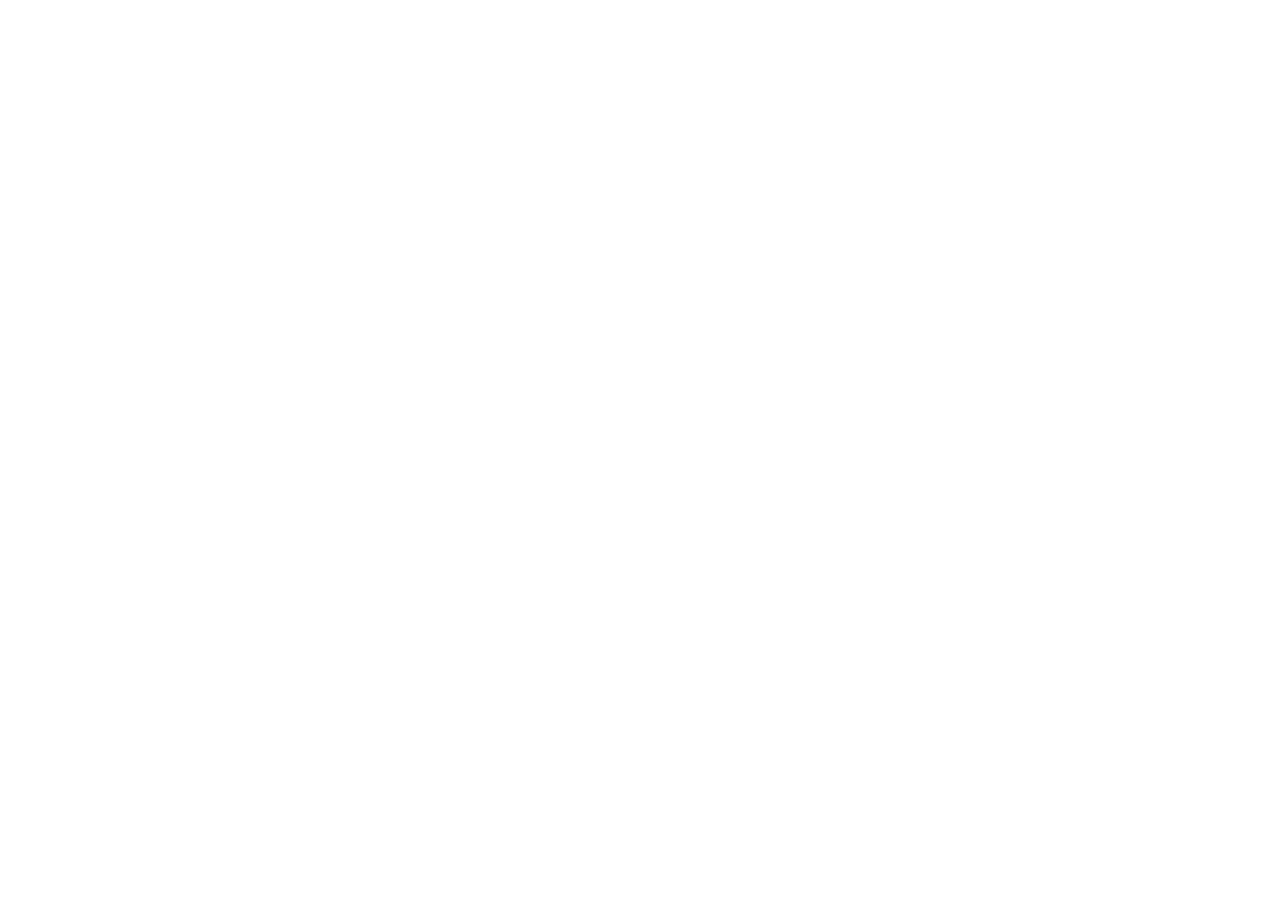
==== html/staff.html @ 64cb1b18 "agregue bootstrap a staff" ====
<!DOCTYPE html>
<html lang="en">

<head>
    <meta charset="UTF-8">
    <meta name="viewport" content="width=device-width, initial-scale=1.0">
    <title>Document</title>

    <!-- bootstrap -->
    <link href="https://cdn.jsdelivr.net/npm/bootstrap@5.3.2/dist/css/bootstrap.min.css" rel="stylesheet"
        integrity="sha384-T3c6CoIi6uLrA9TneNEoa7RxnatzjcDSCmG1MXxSR1GAsXEV/Dwwykc2MPK8M2HN" crossorigin="anonymous">
</head>

<body>


    <script src="https://cdn.jsdelivr.net/npm/bootstrap@5.3.2/dist/js/bootstrap.bundle.min.js"
        integrity="sha384-C6RzsynM9kWDrMNeT87bh95OGNyZPhcTNXj1NW7RuBCsyN/o0jlpcV8Qyq46cDfL" crossorigin="anonymous">
        </script>
</body>

</html>
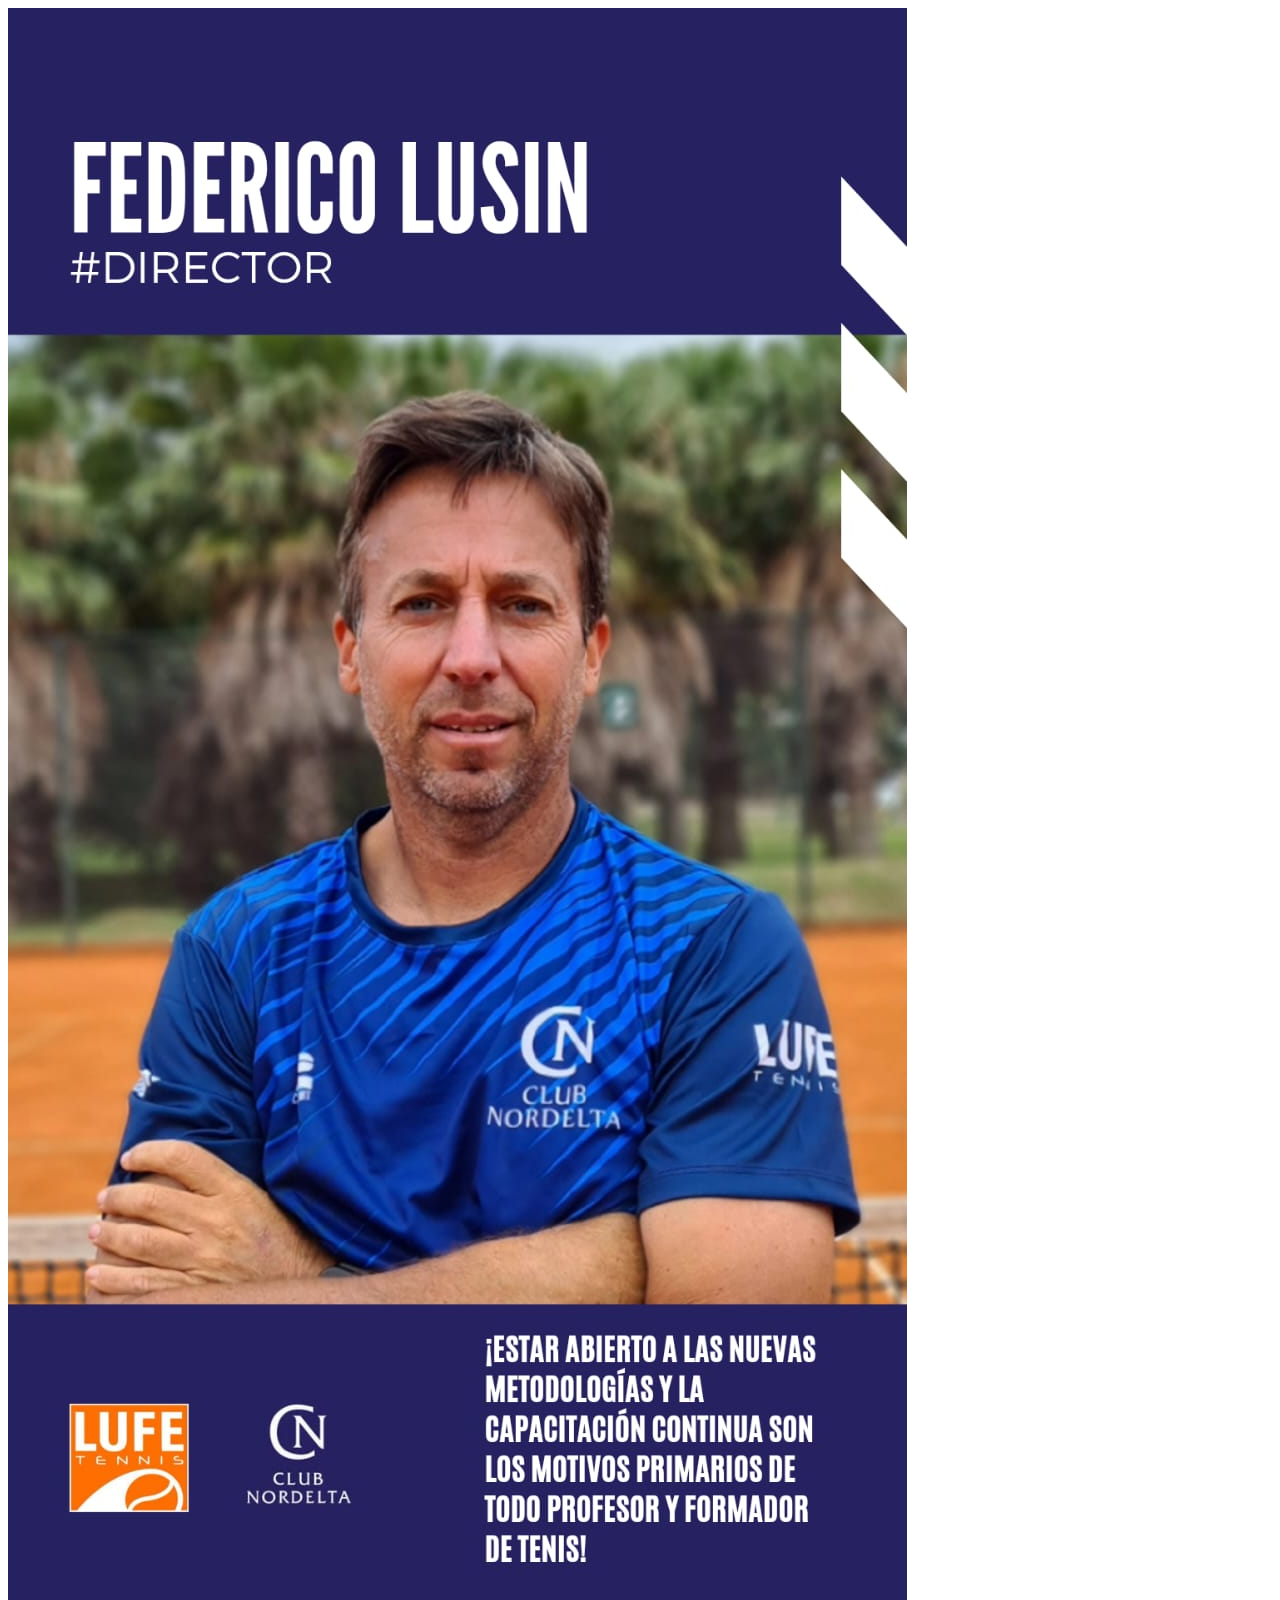
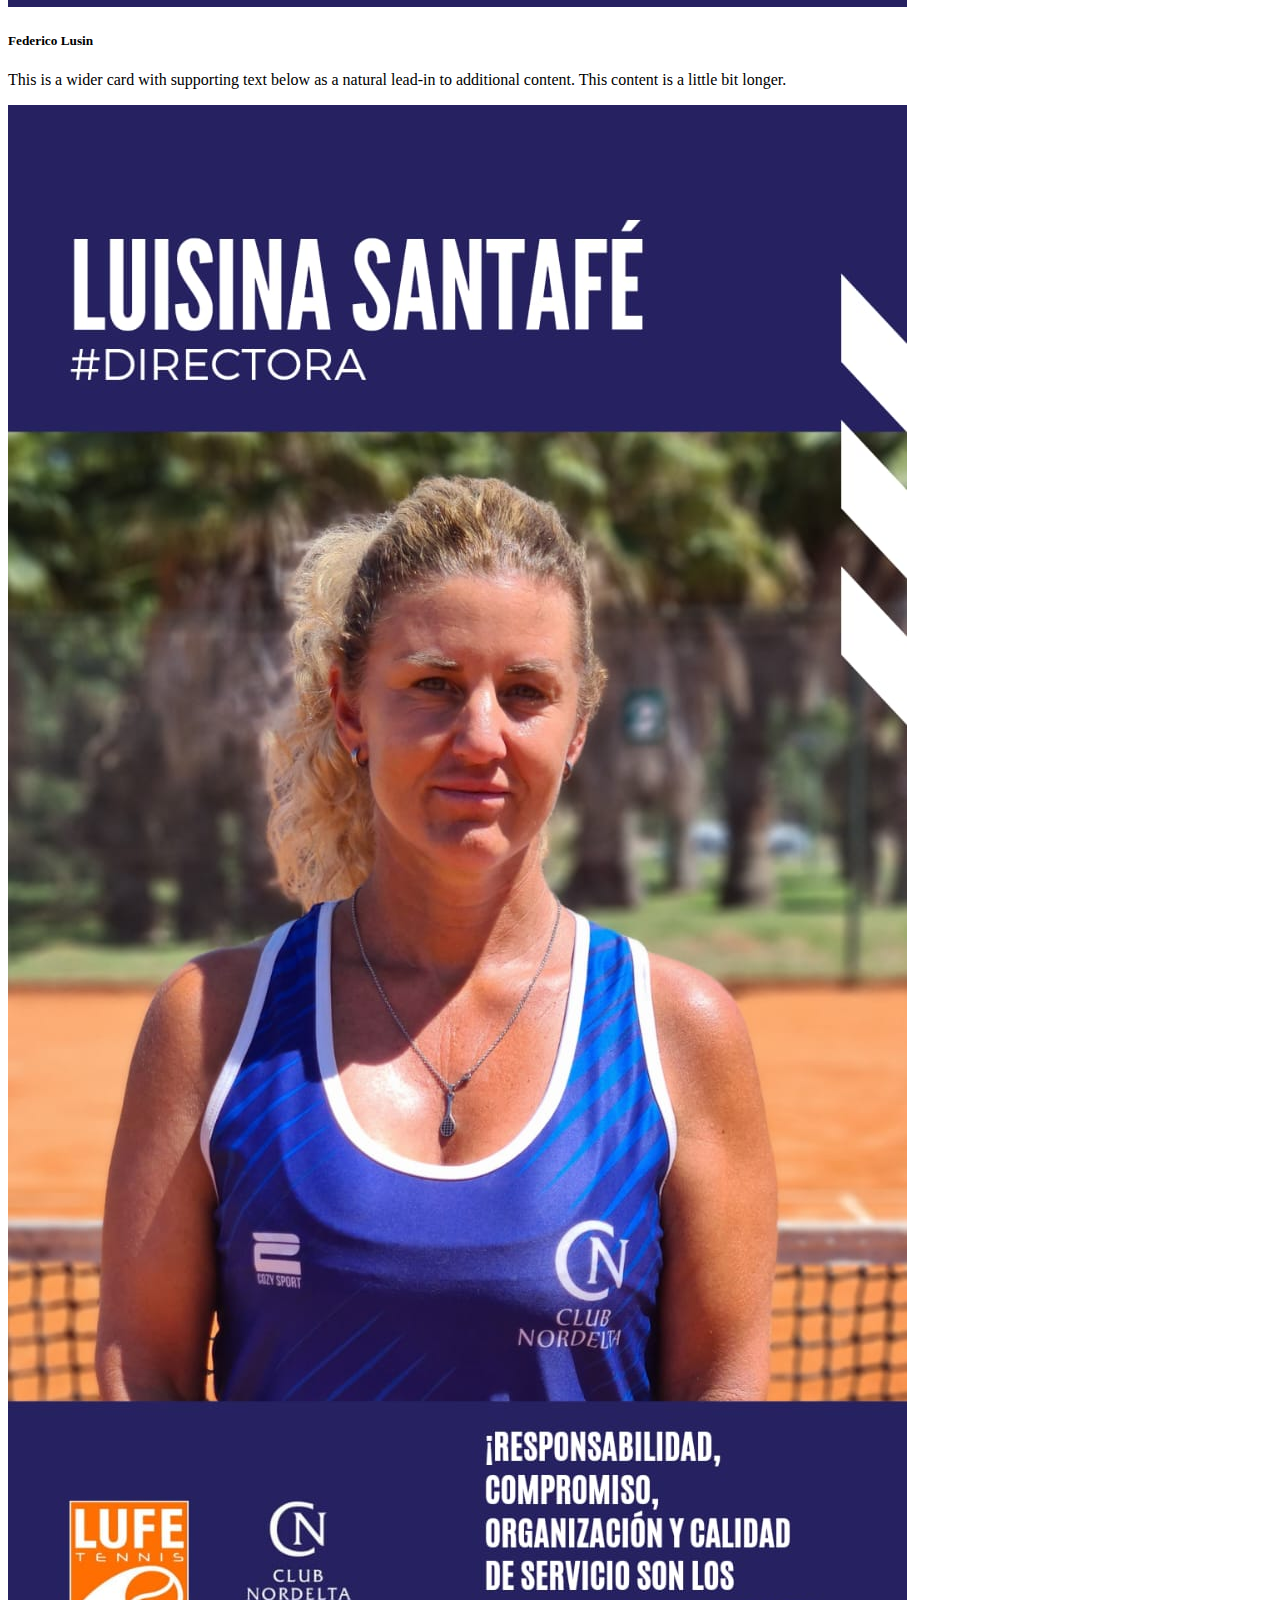
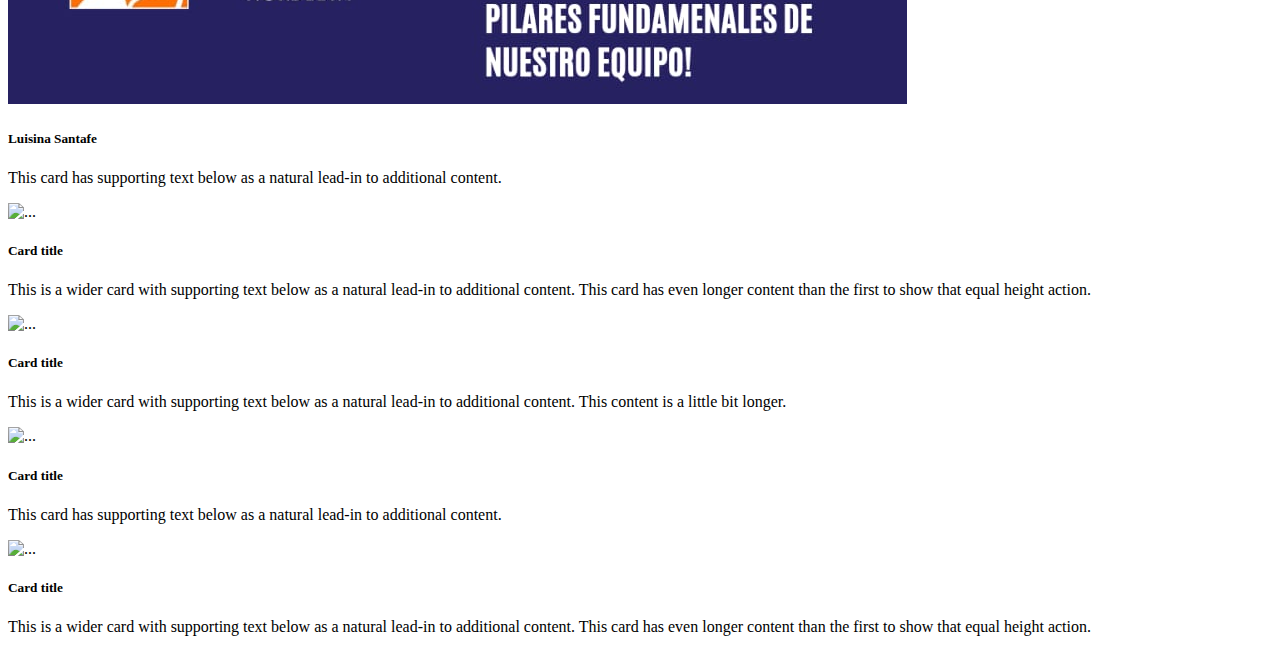
==== commit fbe7c9a2: "agregue cards y puse foto F y L y saque unos footers de las cards" ====
--- a/html/staff.html
+++ b/html/staff.html
@@ -5,13 +5,82 @@
     <meta charset="UTF-8">
     <meta name="viewport" content="width=device-width, initial-scale=1.0">
     <title>Document</title>
-
     <!-- bootstrap -->
     <link href="https://cdn.jsdelivr.net/npm/bootstrap@5.3.2/dist/css/bootstrap.min.css" rel="stylesheet"
         integrity="sha384-T3c6CoIi6uLrA9TneNEoa7RxnatzjcDSCmG1MXxSR1GAsXEV/Dwwykc2MPK8M2HN" crossorigin="anonymous">
+    <!-- css -->
+    <link rel="stylesheet" href="../css/estilo.css">
 </head>
 
 <body>
+    <div class="row row-cols-1 row-cols-md-3 g-4">
+        <div class="col">
+            <div class="card h-100">
+                <img src="../img/IMG-Federico Lusin.jpg" class="card-img-top" alt="Foto de Federico Lusin Coordinador">
+                <div class="card-body">
+                    <h5 class="card-title">Federico Lusin</h5>
+                    <p class="card-text">This is a wider card with supporting text below as a natural lead-in to
+                        additional content. This content is a little bit longer.</p>
+                </div>
+            </div>
+        </div>
+        <div class="col">
+            <div class="card h-100">
+                <img src="../img/IMG-Luisina Santafe.jpg" class="card-img-top"
+                    alt="Foto de Luisina Santafe Coordinadora">
+                <div class="card-body">
+                    <h5 class="card-title">Luisina Santafe</h5>
+                    <p class="card-text">This card has supporting text below as a natural lead-in to additional content.
+                    </p>
+                </div>
+            </div>
+        </div>
+        <div class="col">
+            <div class="card h-100">
+                <img src="..." class="card-img-top" alt="...">
+                <div class="card-body">
+                    <h5 class="card-title">Card title</h5>
+                    <p class="card-text">This is a wider card with supporting text below as a natural lead-in to
+                        additional content. This card has even longer content than the first to show that equal height
+                        action.</p>
+                </div>
+            </div>
+        </div>
+    </div>
+    <!-- segunda linea de cards -->
+    <div class="row row-cols-1 row-cols-md-3 g-4">
+        <div class="col">
+            <div class="card h-100">
+                <img src="..." class="card-img-top" alt="...">
+                <div class="card-body">
+                    <h5 class="card-title">Card title</h5>
+                    <p class="card-text">This is a wider card with supporting text below as a natural lead-in to
+                        additional content. This content is a little bit longer.</p>
+                </div>
+            </div>
+        </div>
+        <div class="col">
+            <div class="card h-100">
+                <img src="..." class="card-img-top" alt="...">
+                <div class="card-body">
+                    <h5 class="card-title">Card title</h5>
+                    <p class="card-text">This card has supporting text below as a natural lead-in to additional content.
+                    </p>
+                </div>
+            </div>
+        </div>
+        <div class="col">
+            <div class="card h-100">
+                <img src="..." class="card-img-top" alt="...">
+                <div class="card-body">
+                    <h5 class="card-title">Card title</h5>
+                    <p class="card-text">This is a wider card with supporting text below as a natural lead-in to
+                        additional content. This card has even longer content than the first to show that equal height
+                        action.</p>
+                </div>
+            </div>
+        </div>
+    </div>
 
 
     <script src="https://cdn.jsdelivr.net/npm/bootstrap@5.3.2/dist/js/bootstrap.bundle.min.js"
--- a/css/estilo.css
+++ b/css/estilo.css
@@ -0,0 +1,54 @@
+h1 {
+    color: rgb(220, 129, 48);
+}
+
+.logoLufe {
+    width: 180px;
+    cursor: pointer;
+    display: flex;
+    justify-content: left;
+}
+
+header {
+    display: flex;
+    align-items: center;
+    justify-content: space-between;
+    border-top: 0px;
+    color: #e08514;
+}
+
+
+.nav-link {
+    color: #e08514;
+    text-transform: uppercase;
+    display: flex;
+    justify-content: center;
+    padding: 10px;
+    border-radius: 50px;
+
+}
+
+.navbar-toggler-icon {
+
+    background-color: #e08514;
+
+}
+
+.logoWhatsapp {
+    width: 80px;
+    position: fixed;
+    bottom: 20px;
+    right: 20px;
+    cursor: pointer;
+}
+
+.entrenaConNosotros {
+    position: fixed;
+    bottom: 20px;
+    right: 130px;
+    cursor: pointer;
+    text-transform: uppercase;
+    background-color: #58CF45;
+    padding: 9px 25px;
+    border-radius: 40px;
+}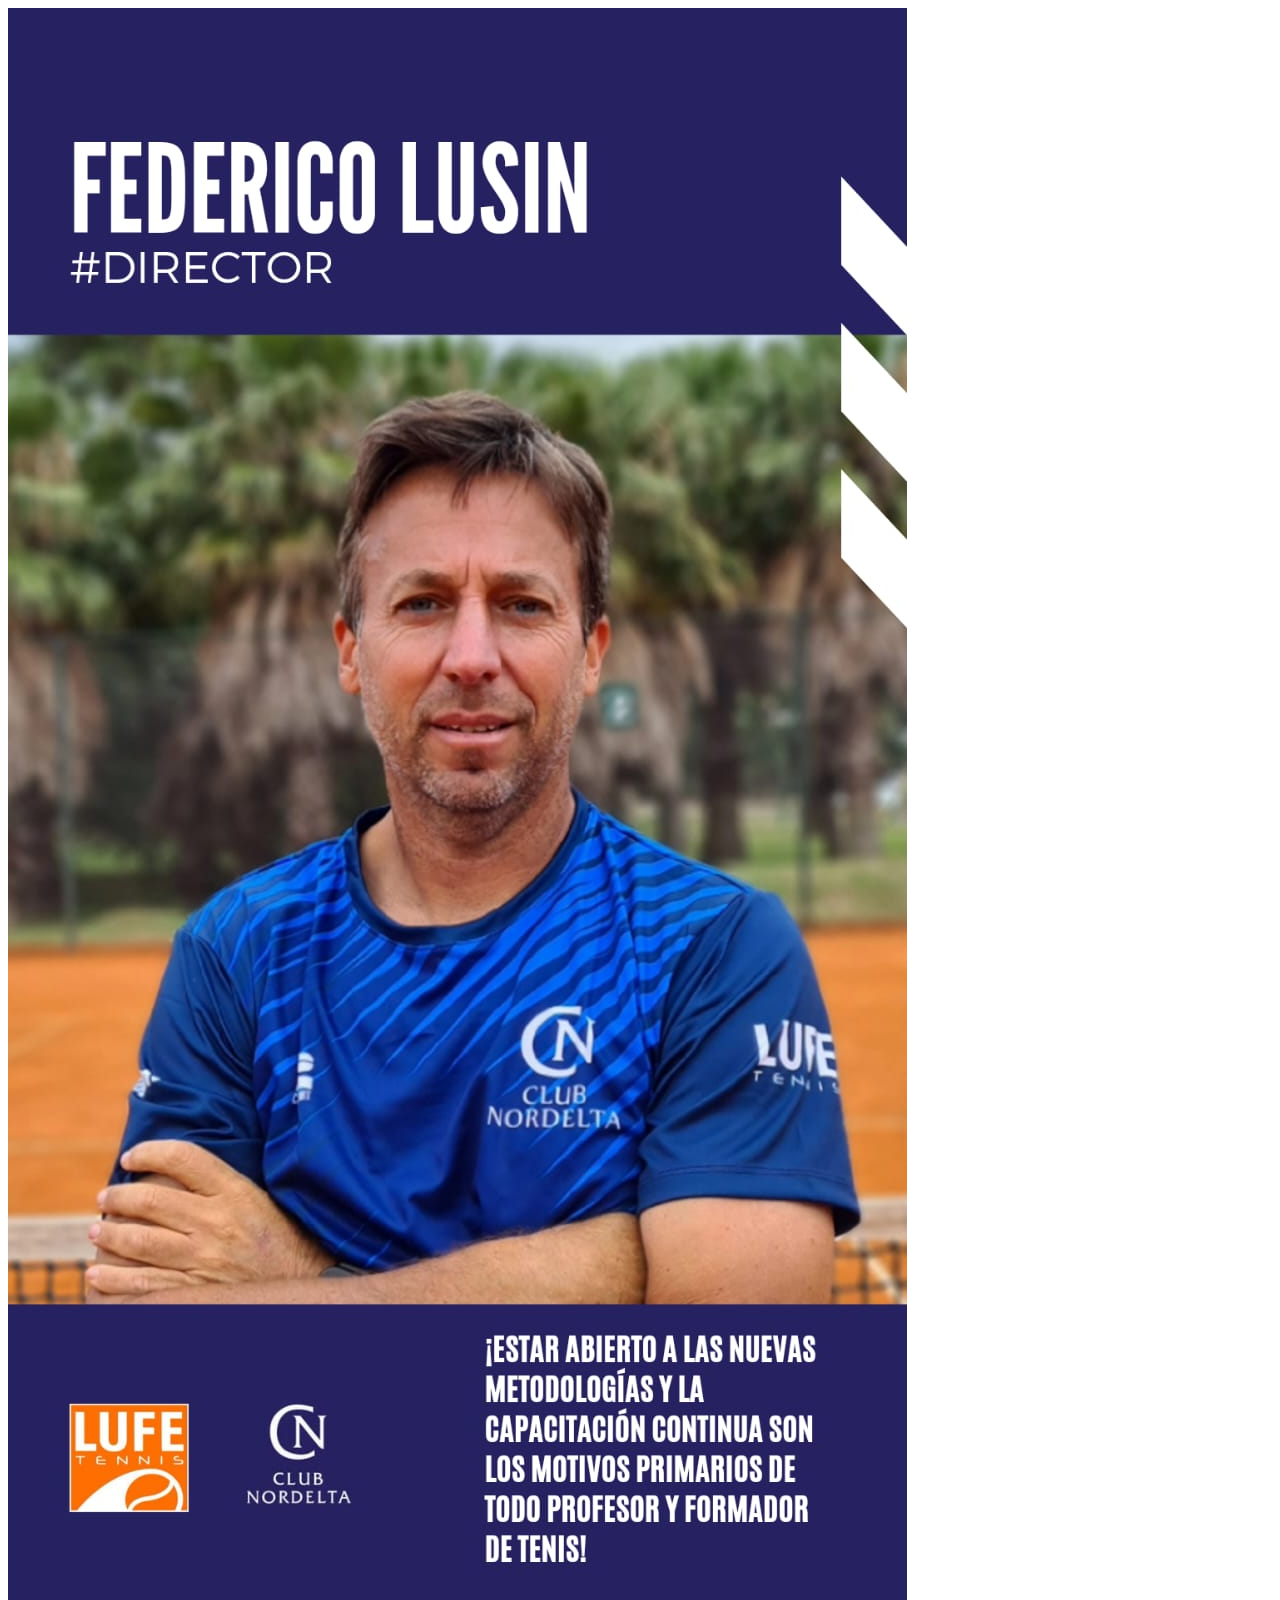
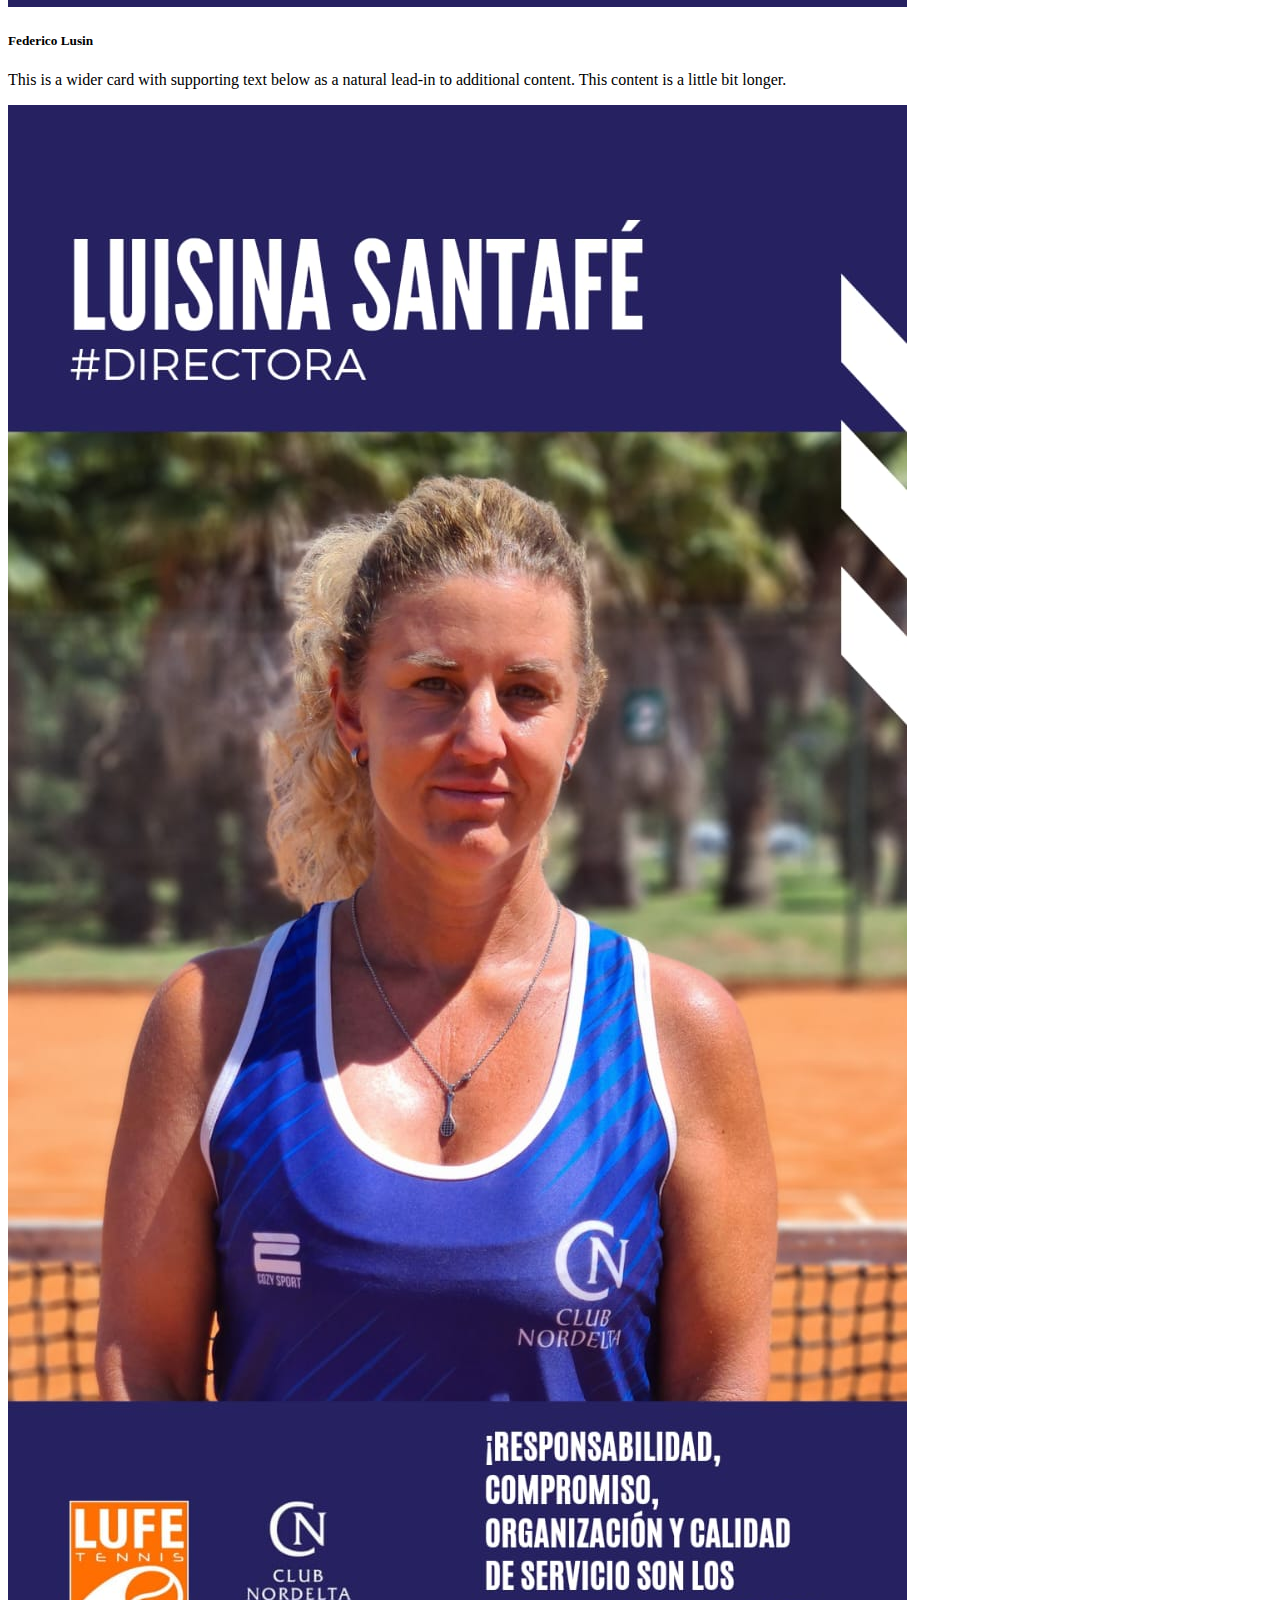
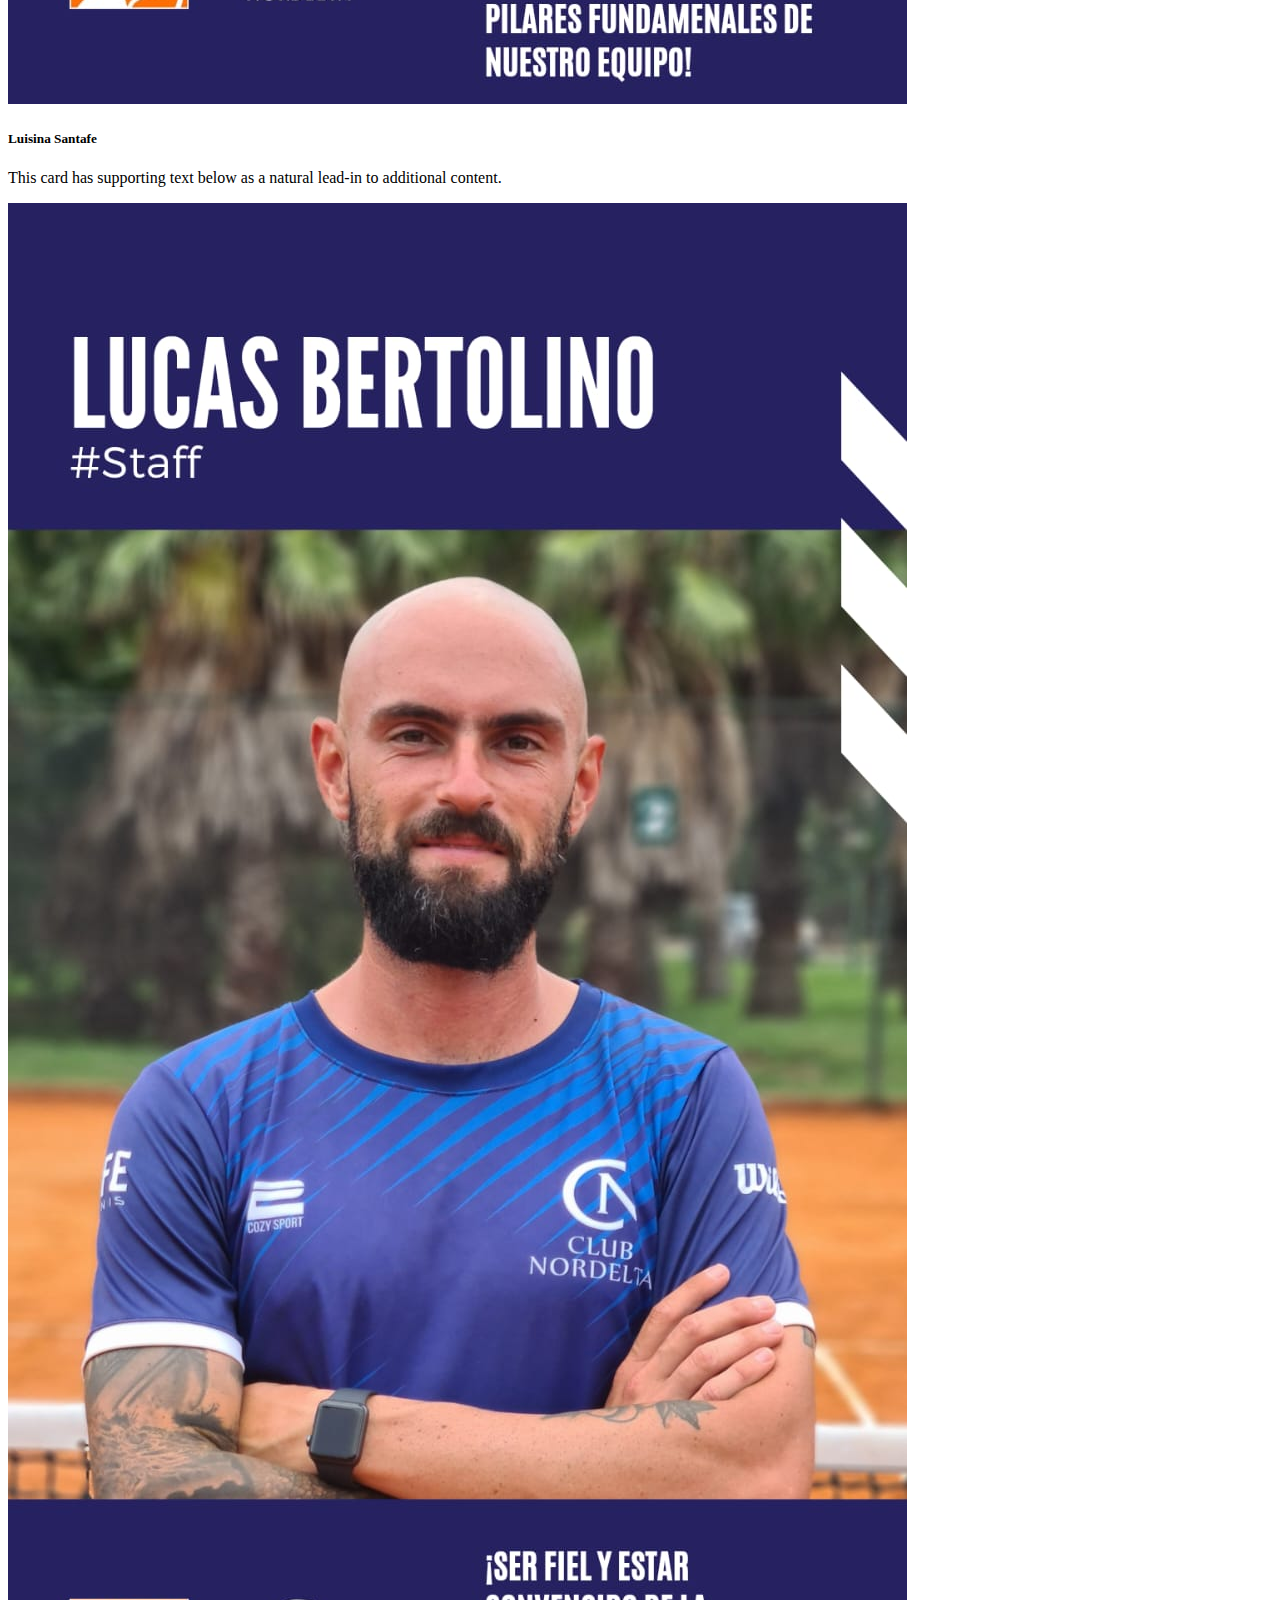
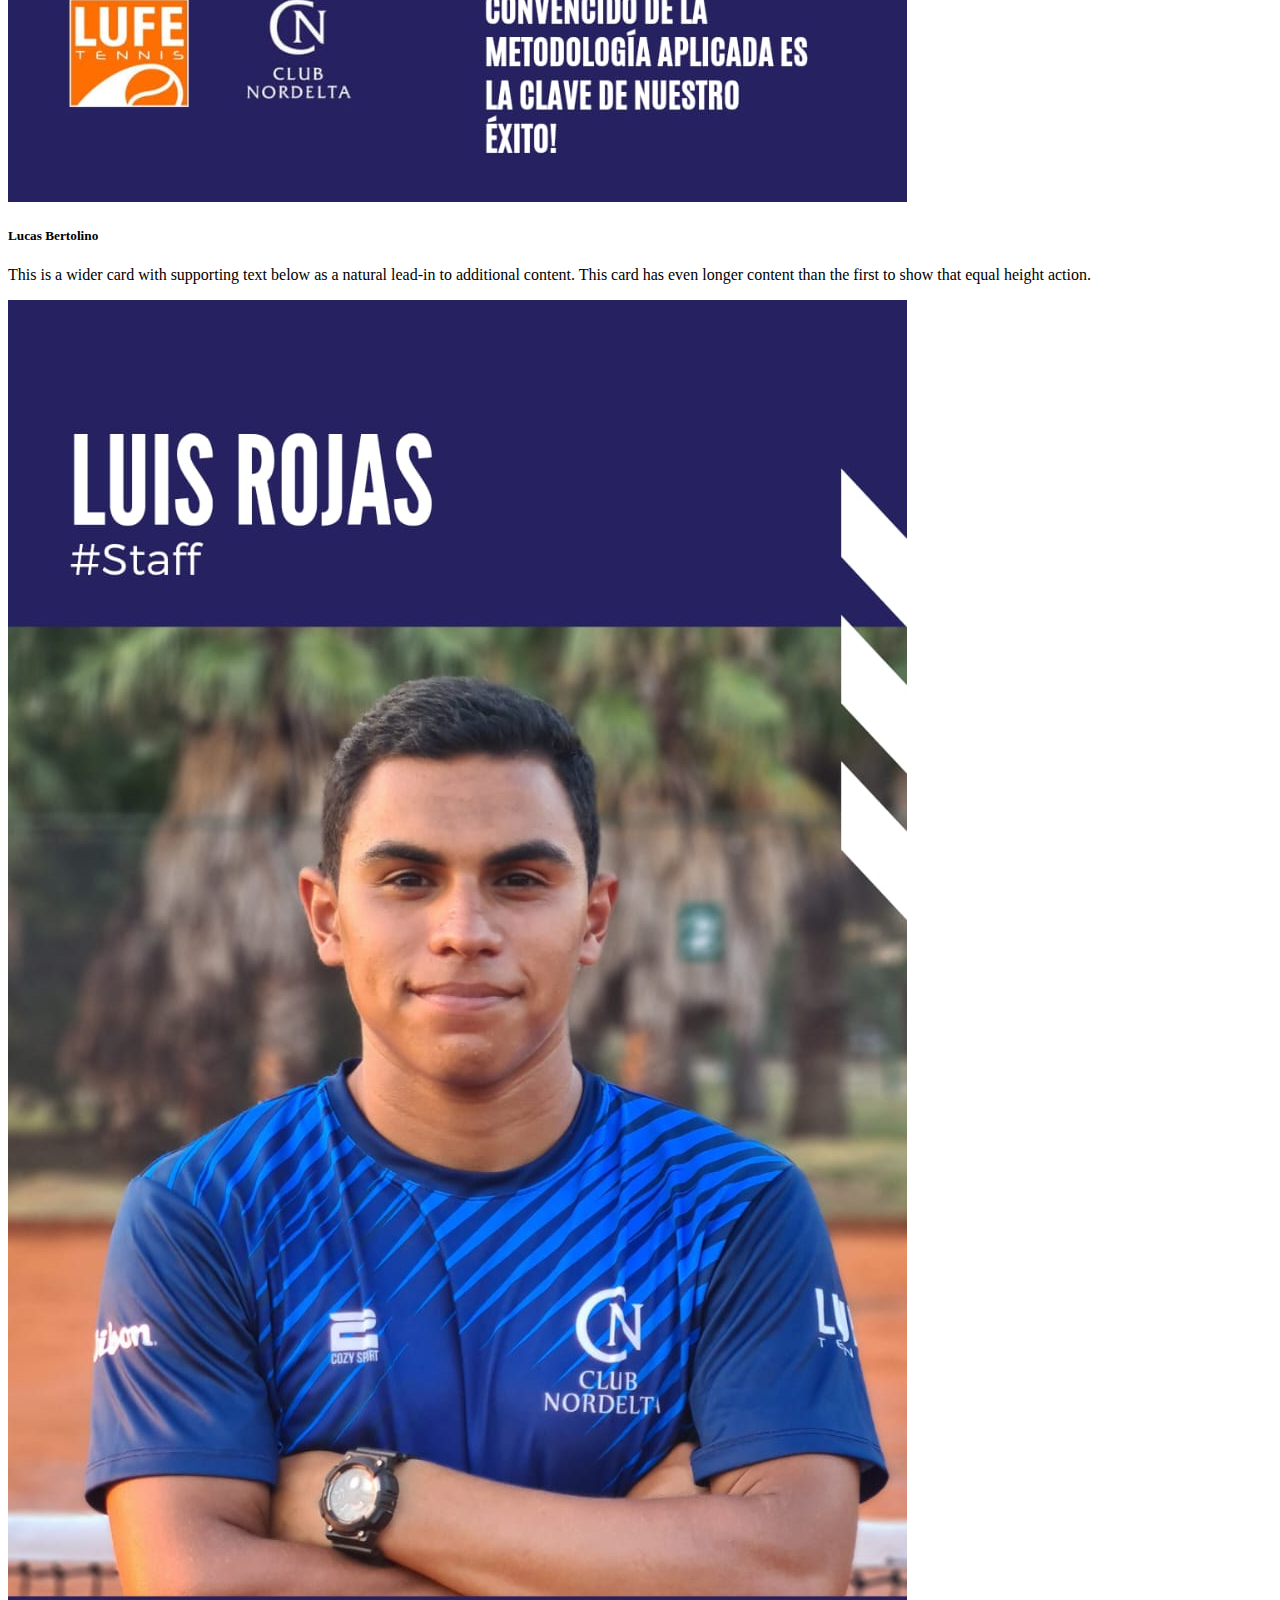
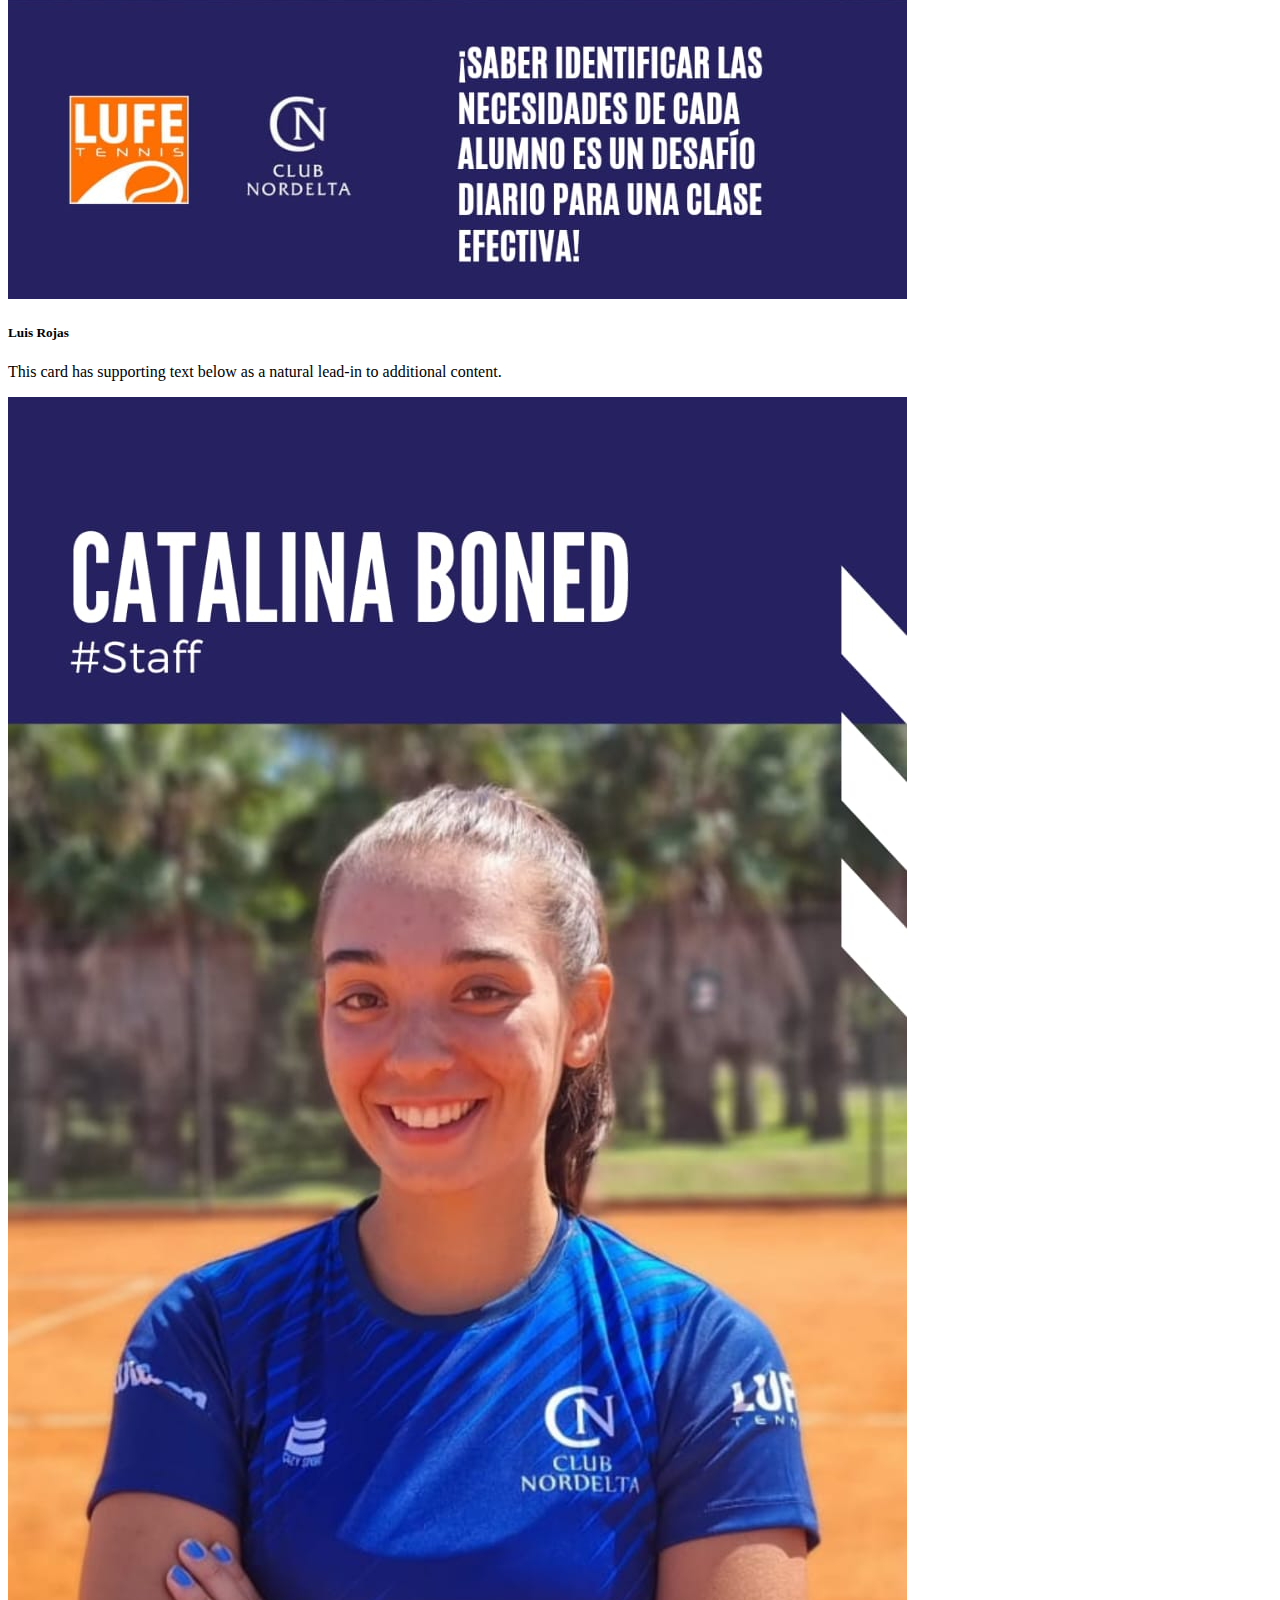
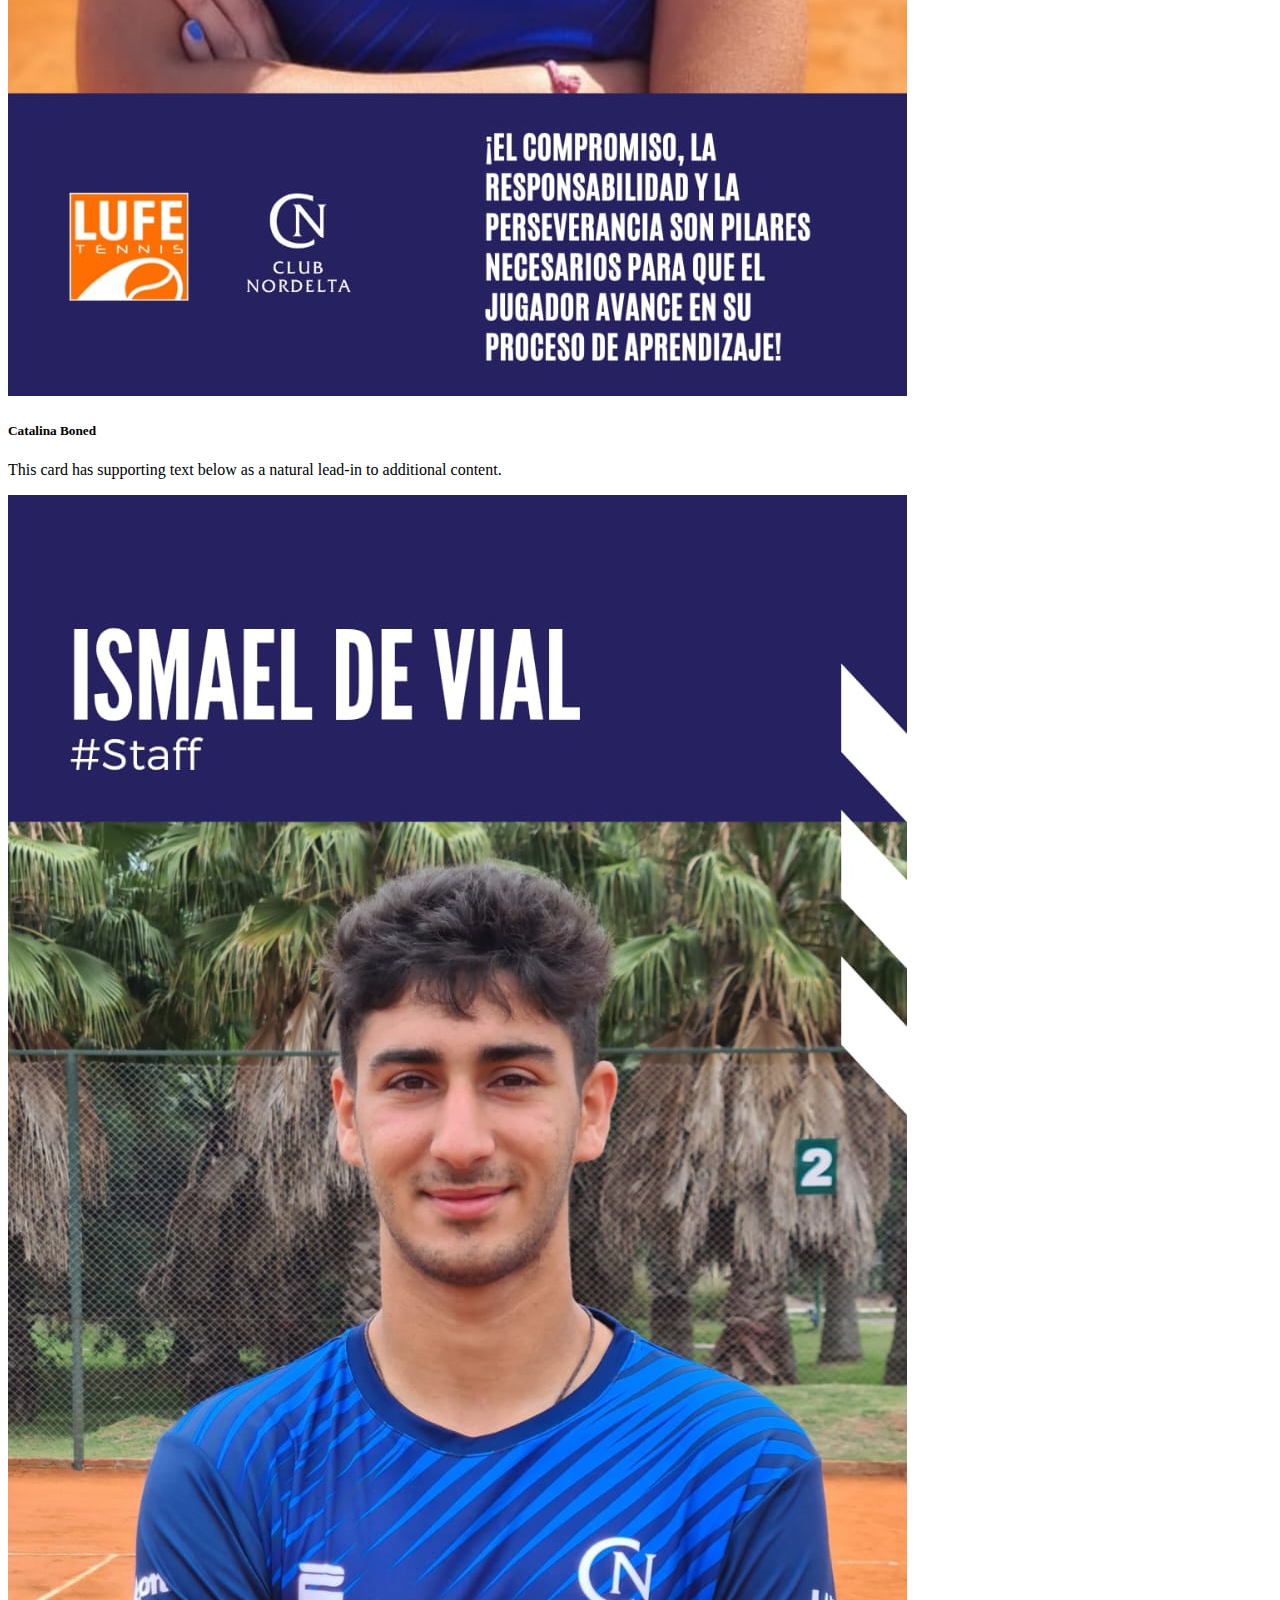
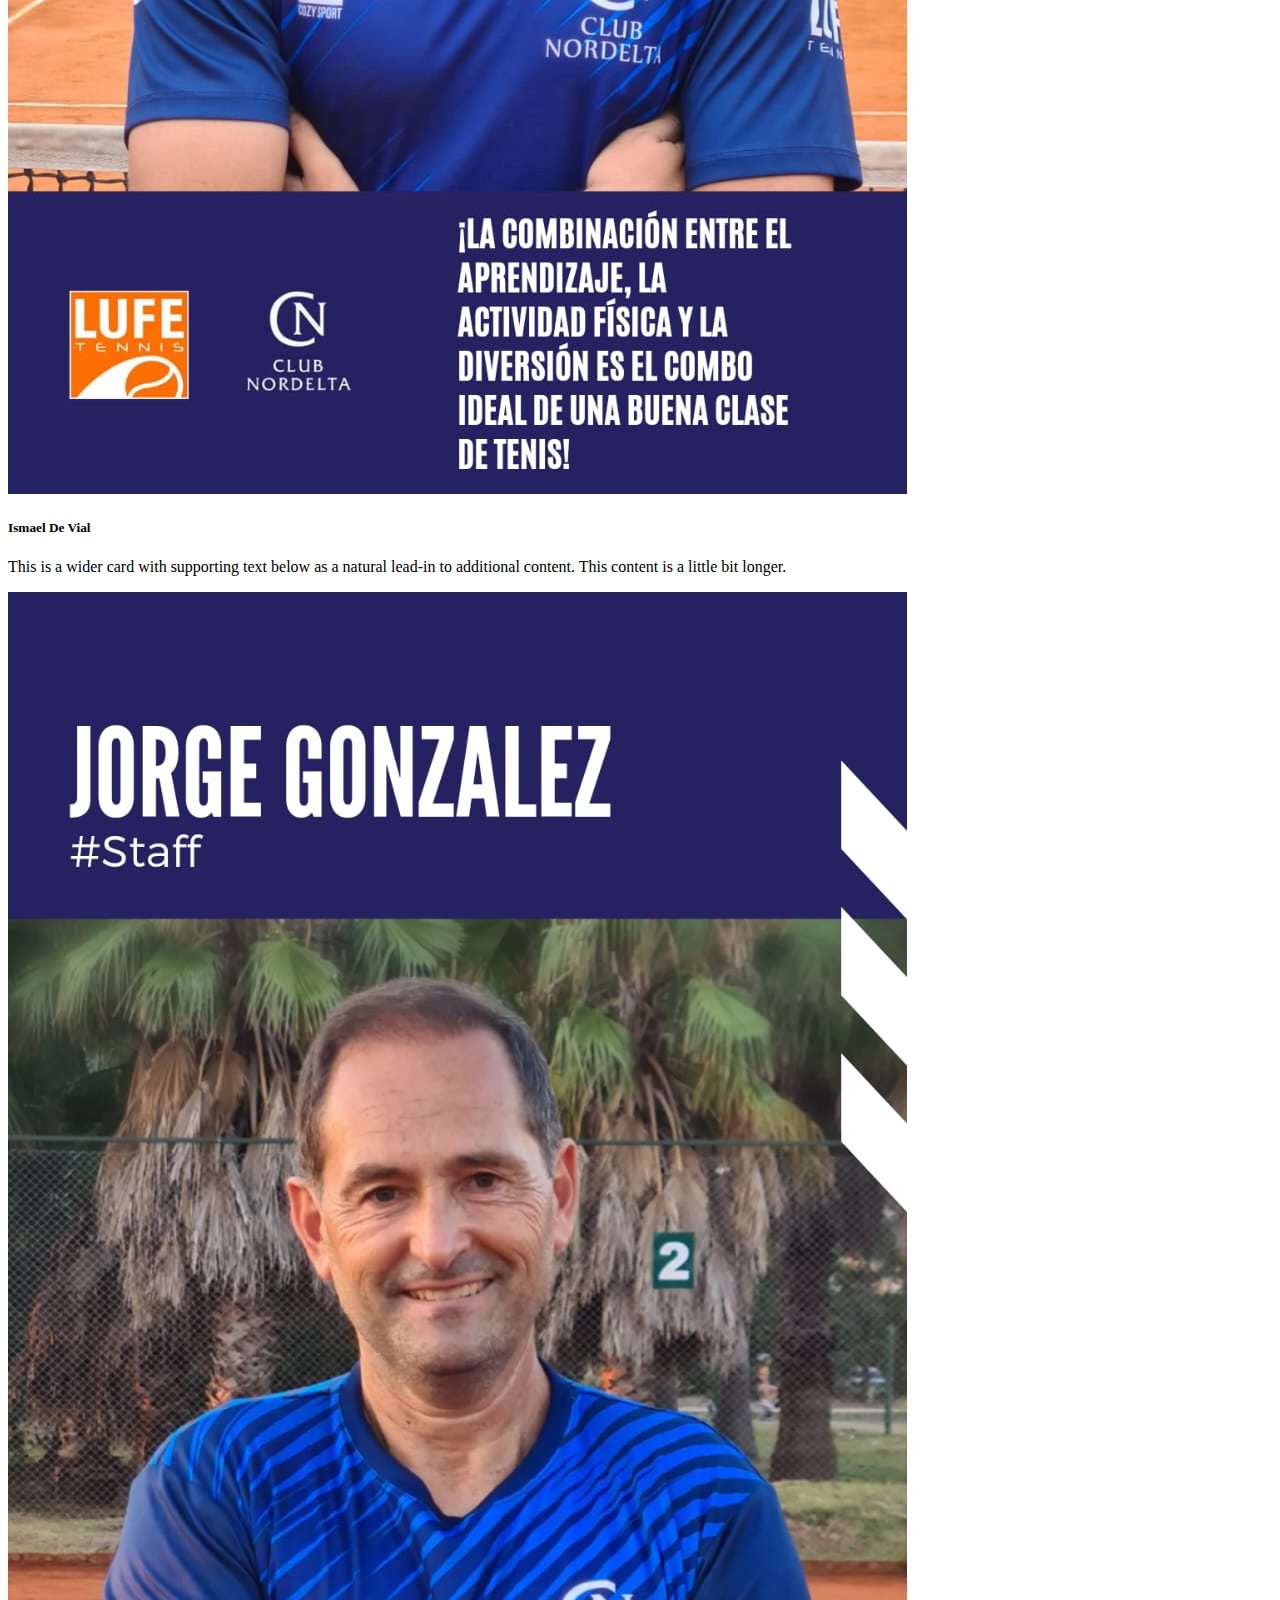
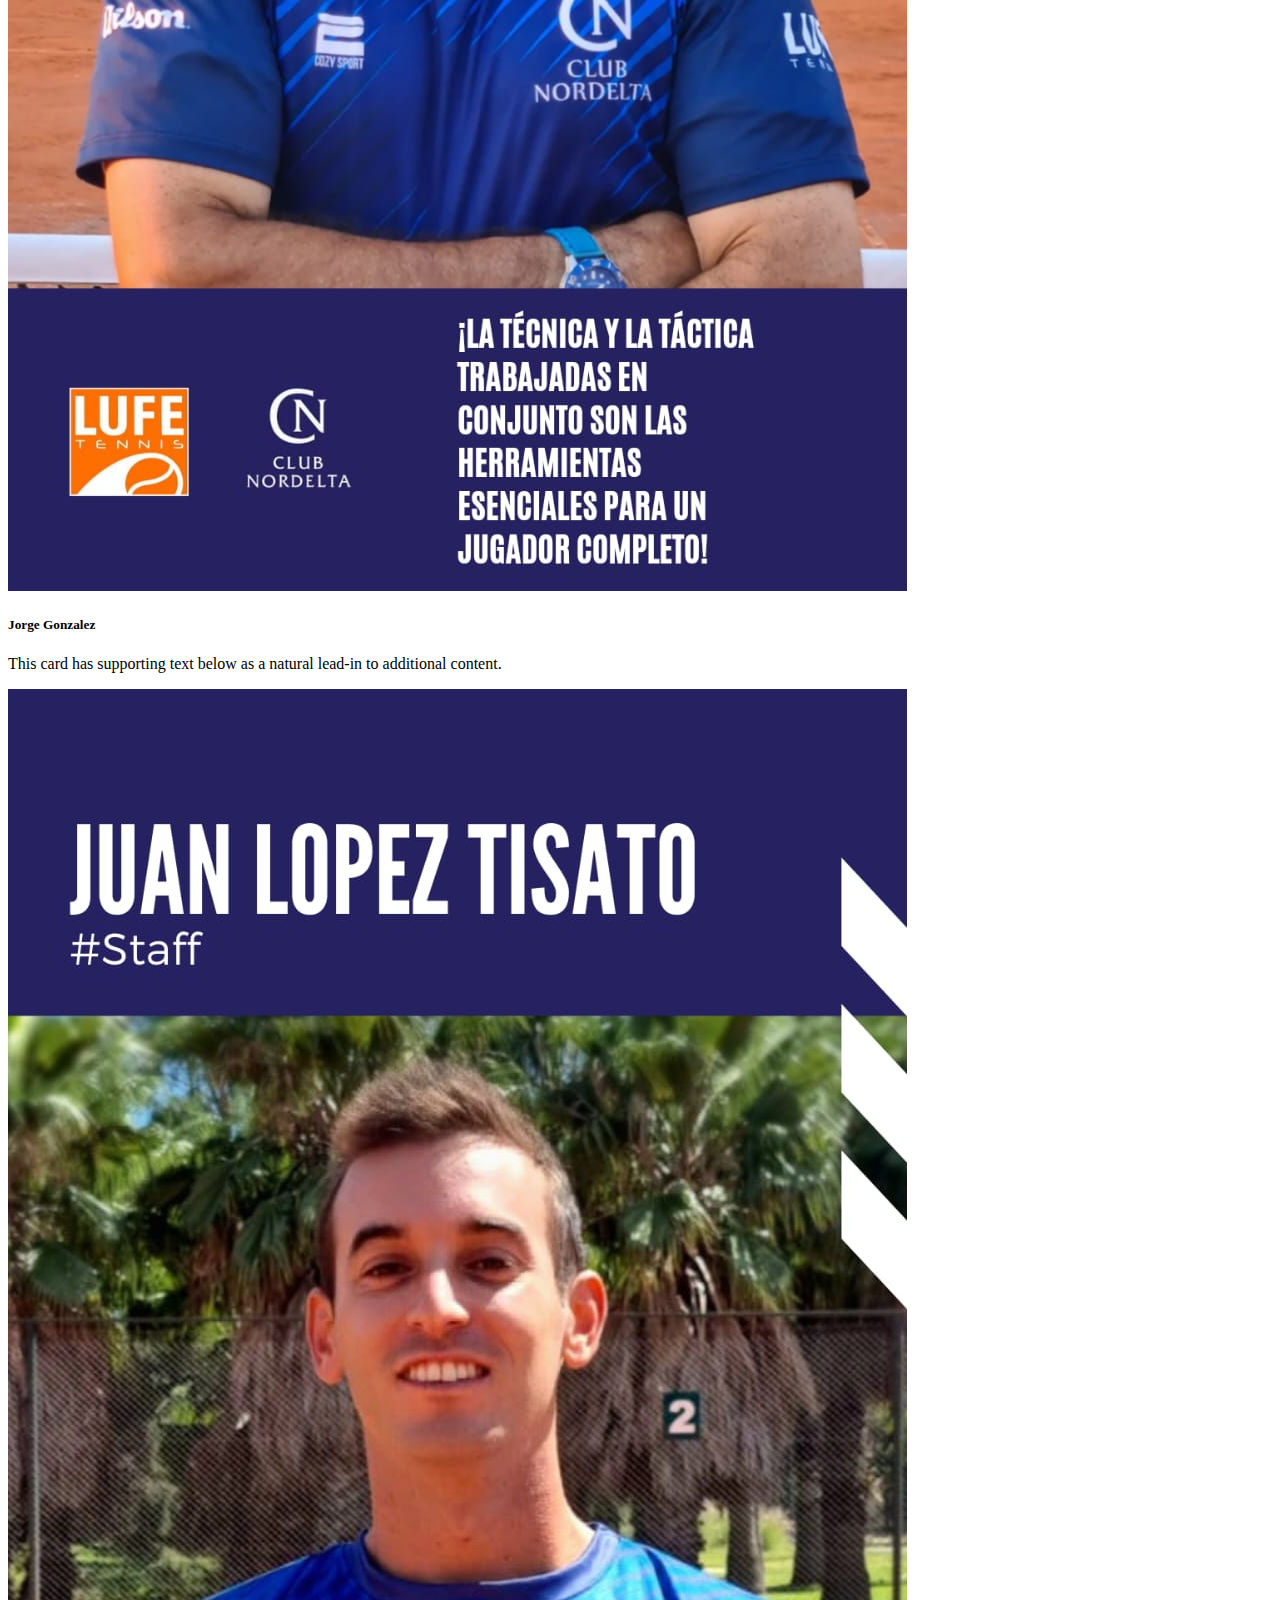
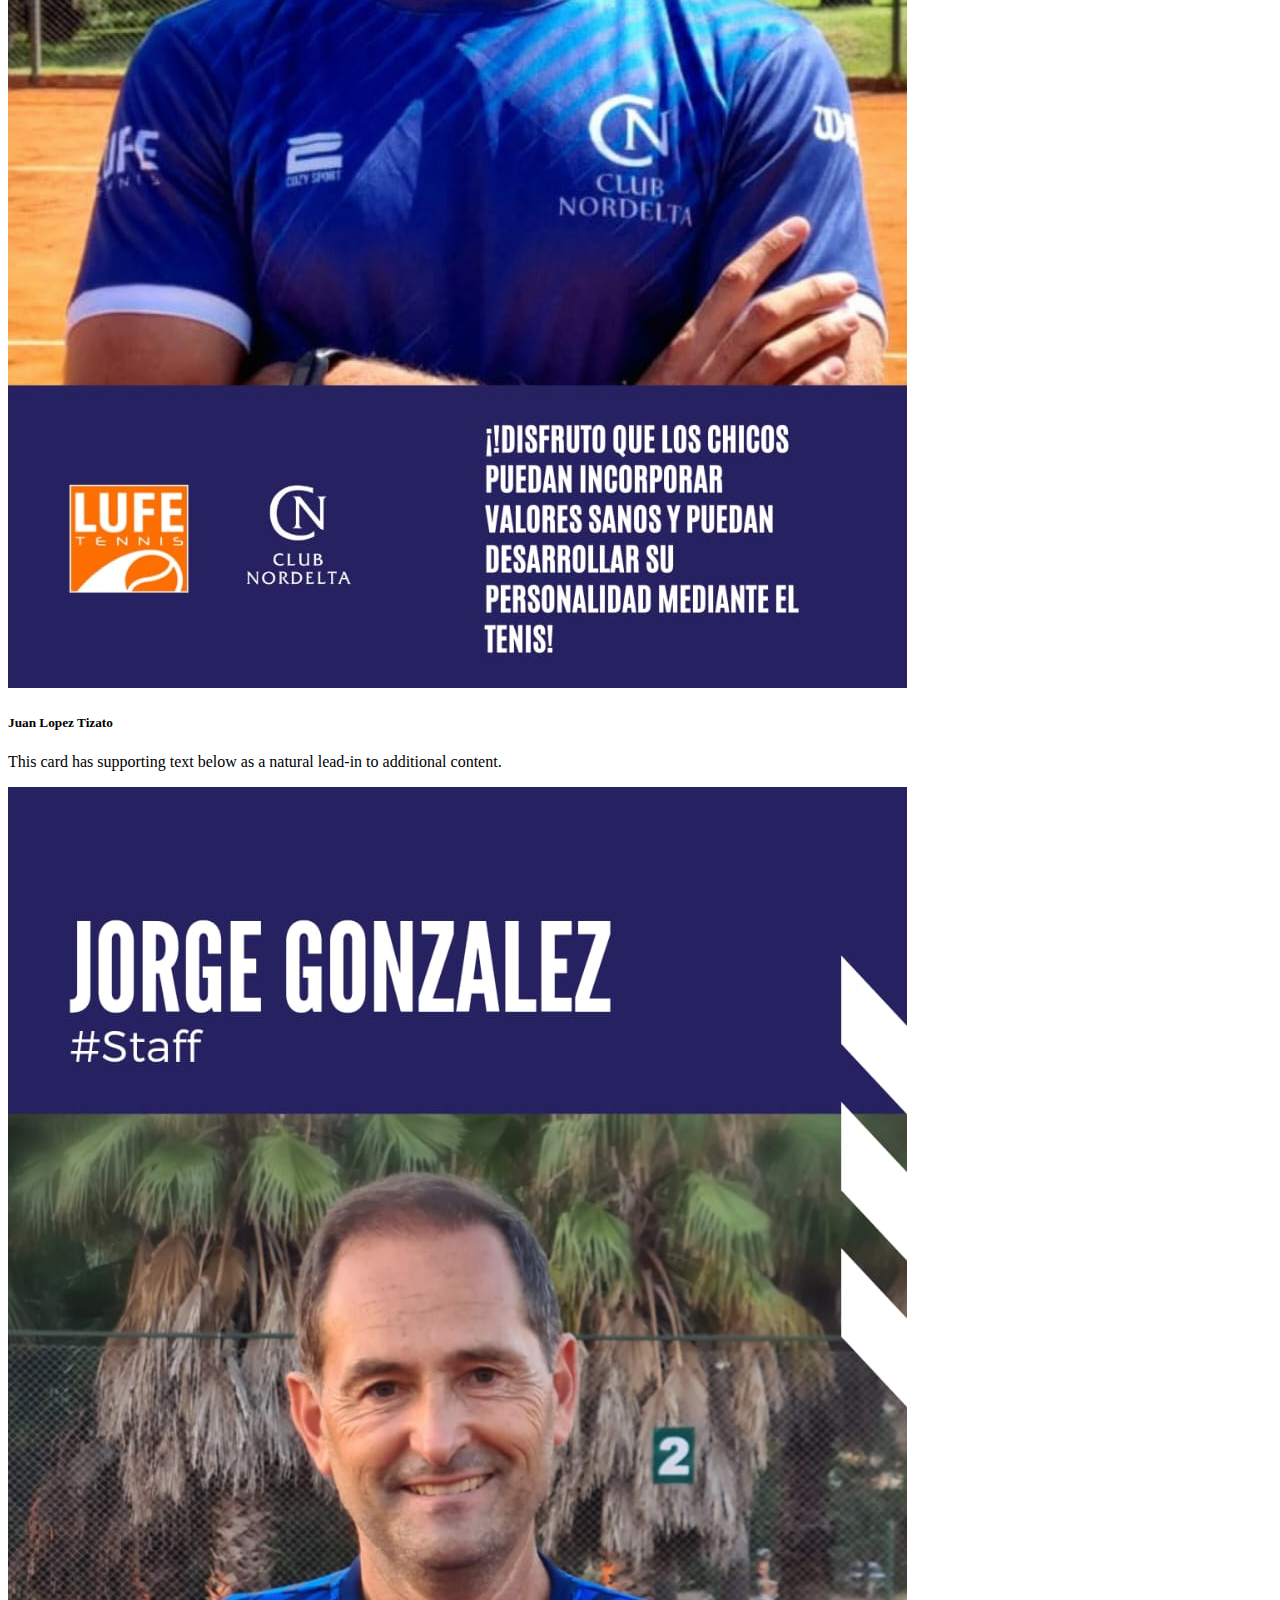
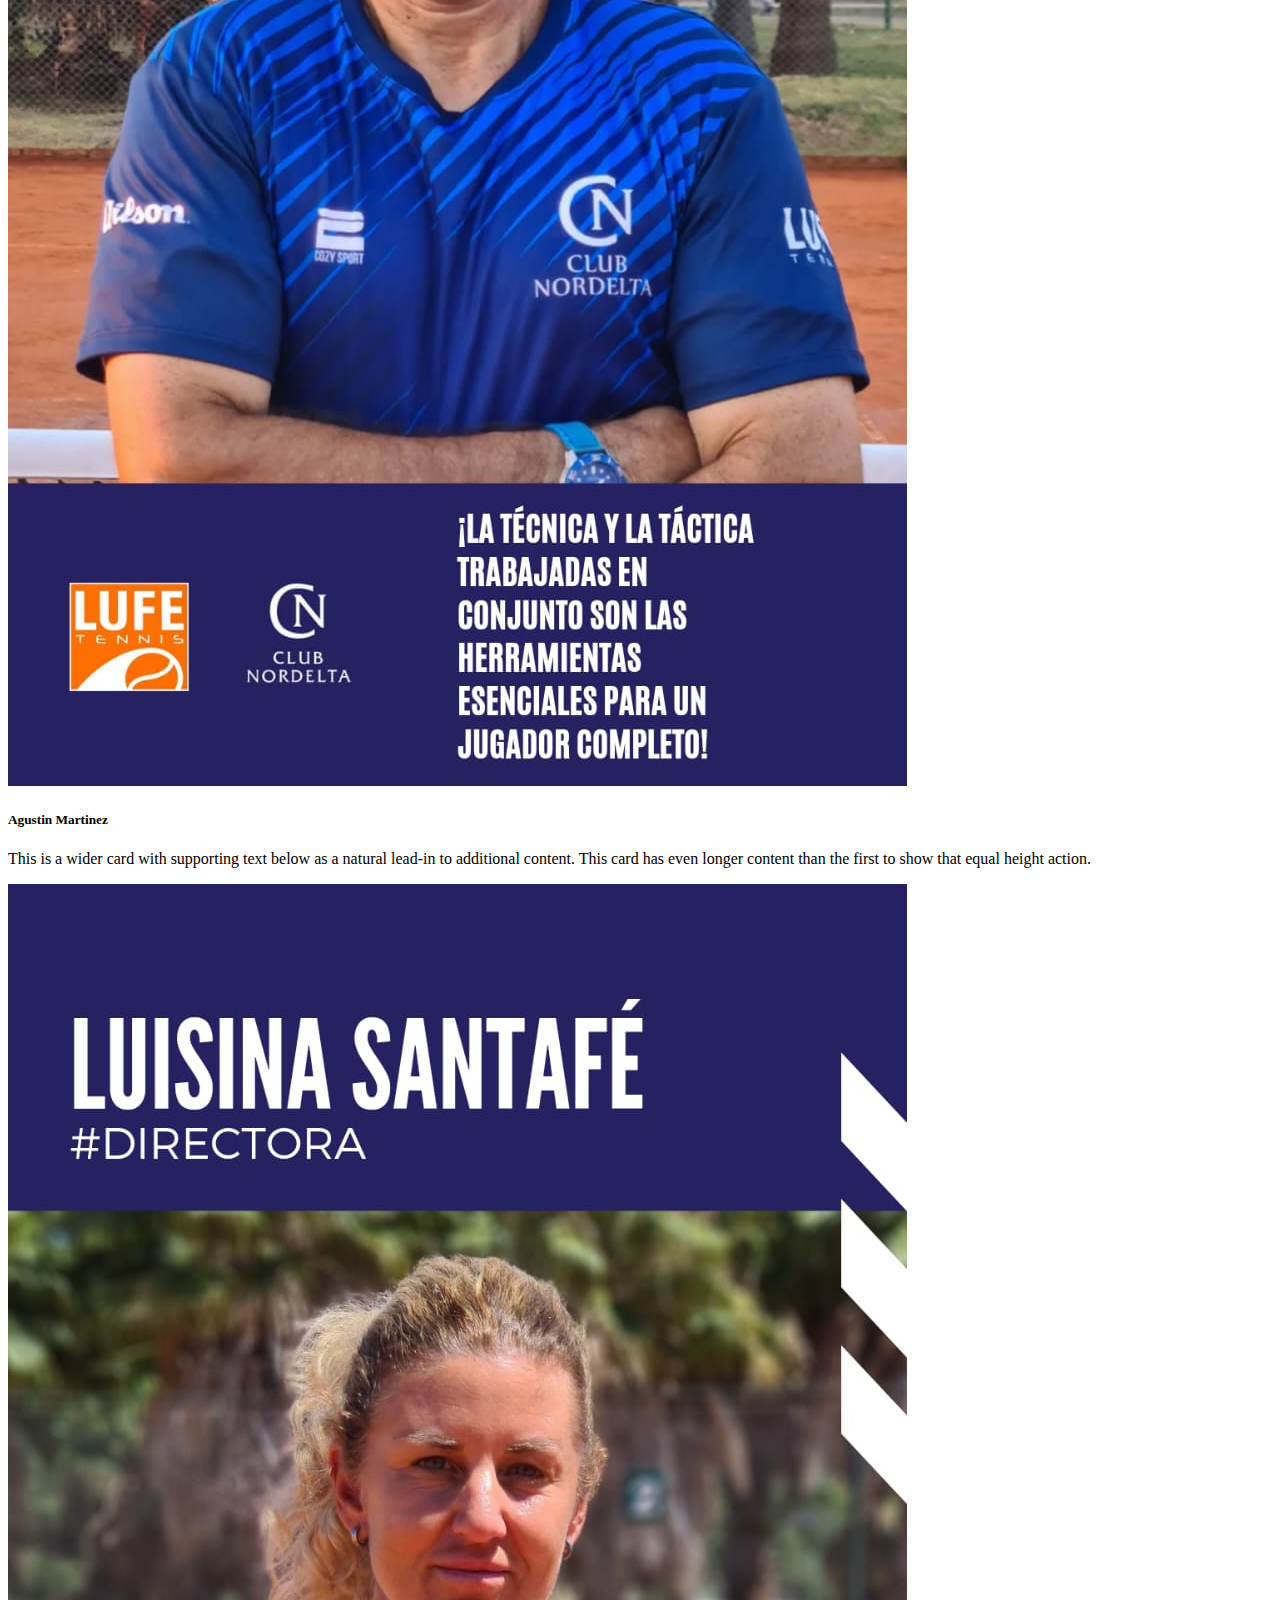
==== commit f09c59e9: "terine las cards con foto y nombre" ====
--- a/html/staff.html
+++ b/html/staff.html
@@ -13,7 +13,7 @@
 </head>
 
 <body>
-    <div class="row row-cols-1 row-cols-md-3 g-4">
+    <div class="row row-cols-1 row-cols-md-5 g-4">
         <div class="col">
             <div class="card h-100">
                 <img src="../img/IMG-Federico Lusin.jpg" class="card-img-top" alt="Foto de Federico Lusin Coordinador">
@@ -35,25 +35,52 @@
                 </div>
             </div>
         </div>
+
         <div class="col">
             <div class="card h-100">
-                <img src="..." class="card-img-top" alt="...">
+                <img src="../img/IMG-lucas bertolino.jpg" class="card-img-top"
+                    alt="Foto de Lucas Bertolino Coordinador">
                 <div class="card-body">
-                    <h5 class="card-title">Card title</h5>
+                    <h5 class="card-title">Lucas Bertolino</h5>
                     <p class="card-text">This is a wider card with supporting text below as a natural lead-in to
-                        additional content. This card has even longer content than the first to show that equal height
+                        additional content. This card has even longer content than the first to show that equal
+                        height
                         action.</p>
+                </div>
+            </div>
+        </div>
+
+        <div class="col">
+            <div class="card h-100">
+                <img src="../img/IMG- Luis Rojas.jpg" class="card-img-top" alt="Foto de Luis Rojas">
+                <div class="card-body">
+                    <h5 class="card-title">Luis Rojas</h5>
+                    <p class="card-text">This card has supporting text below as a natural lead-in to additional
+                        content.
+                    </p>
+                </div>
+            </div>
+        </div>
+
+        <div class="col">
+            <div class="card h-100">
+                <img src="../img/IMG-Catalina Boned.jpg" class="card-img-top" alt="Foto de Catalina Boned">
+                <div class="card-body">
+                    <h5 class="card-title">Catalina Boned</h5>
+                    <p class="card-text">This card has supporting text below as a natural lead-in to additional
+                        content.
+                    </p>
                 </div>
             </div>
         </div>
     </div>
     <!-- segunda linea de cards -->
-    <div class="row row-cols-1 row-cols-md-3 g-4">
+    <div class="row row-cols-1 row-cols-md-5 g-4">
         <div class="col">
             <div class="card h-100">
-                <img src="..." class="card-img-top" alt="...">
+                <img src="../img/IMG- Ismael De Vial.jpg" class="card-img-top" alt="Foto de Ismael De Vial">
                 <div class="card-body">
-                    <h5 class="card-title">Card title</h5>
+                    <h5 class="card-title">Ismael De Vial</h5>
                     <p class="card-text">This is a wider card with supporting text below as a natural lead-in to
                         additional content. This content is a little bit longer.</p>
                 </div>
@@ -61,9 +88,9 @@
         </div>
         <div class="col">
             <div class="card h-100">
-                <img src="..." class="card-img-top" alt="...">
+                <img src="../img/IMG-Jorge Gonzalez.jpg" class="card-img-top" alt="Foto de Jorge Gonzalez">
                 <div class="card-body">
-                    <h5 class="card-title">Card title</h5>
+                    <h5 class="card-title">Jorge Gonzalez</h5>
                     <p class="card-text">This card has supporting text below as a natural lead-in to additional content.
                     </p>
                 </div>
@@ -71,12 +98,36 @@
         </div>
         <div class="col">
             <div class="card h-100">
-                <img src="..." class="card-img-top" alt="...">
+                <img src="../img/IMG-Juan Lopez Tizato.jpg" class="card-img-top" alt="Foto de Juan Lopez Tizato">
                 <div class="card-body">
-                    <h5 class="card-title">Card title</h5>
+                    <h5 class="card-title">Juan Lopez Tizato</h5>
+                    <p class="card-text">This card has supporting text below as a natural lead-in to additional content.
+                    </p>
+                </div>
+            </div>
+        </div>
+
+        <div class="col">
+            <div class="card h-100">
+                <img src="../img/IMG-Jorge Gonzalez.jpg" class="card-img-top" alt="Foto de Agustin Martinez">
+                <div class="card-body">
+                    <h5 class="card-title">Agustin Martinez</h5>
                     <p class="card-text">This is a wider card with supporting text below as a natural lead-in to
-                        additional content. This card has even longer content than the first to show that equal height
+                        additional content. This card has even longer content than the first to show that equal
+                        height
                         action.</p>
+                </div>
+            </div>
+        </div>
+
+        <div class="col">
+            <div class="card h-100">
+                <img src="../img/IMG-Luisina Santafe.jpg" class="card-img-top" alt="Foto de Luis Santafe">
+                <div class="card-body">
+                    <h5 class="card-title">Luis Santafe</h5>
+                    <p class="card-text">This card has supporting text below as a natural lead-in to additional
+                        content.
+                    </p>
                 </div>
             </div>
         </div>
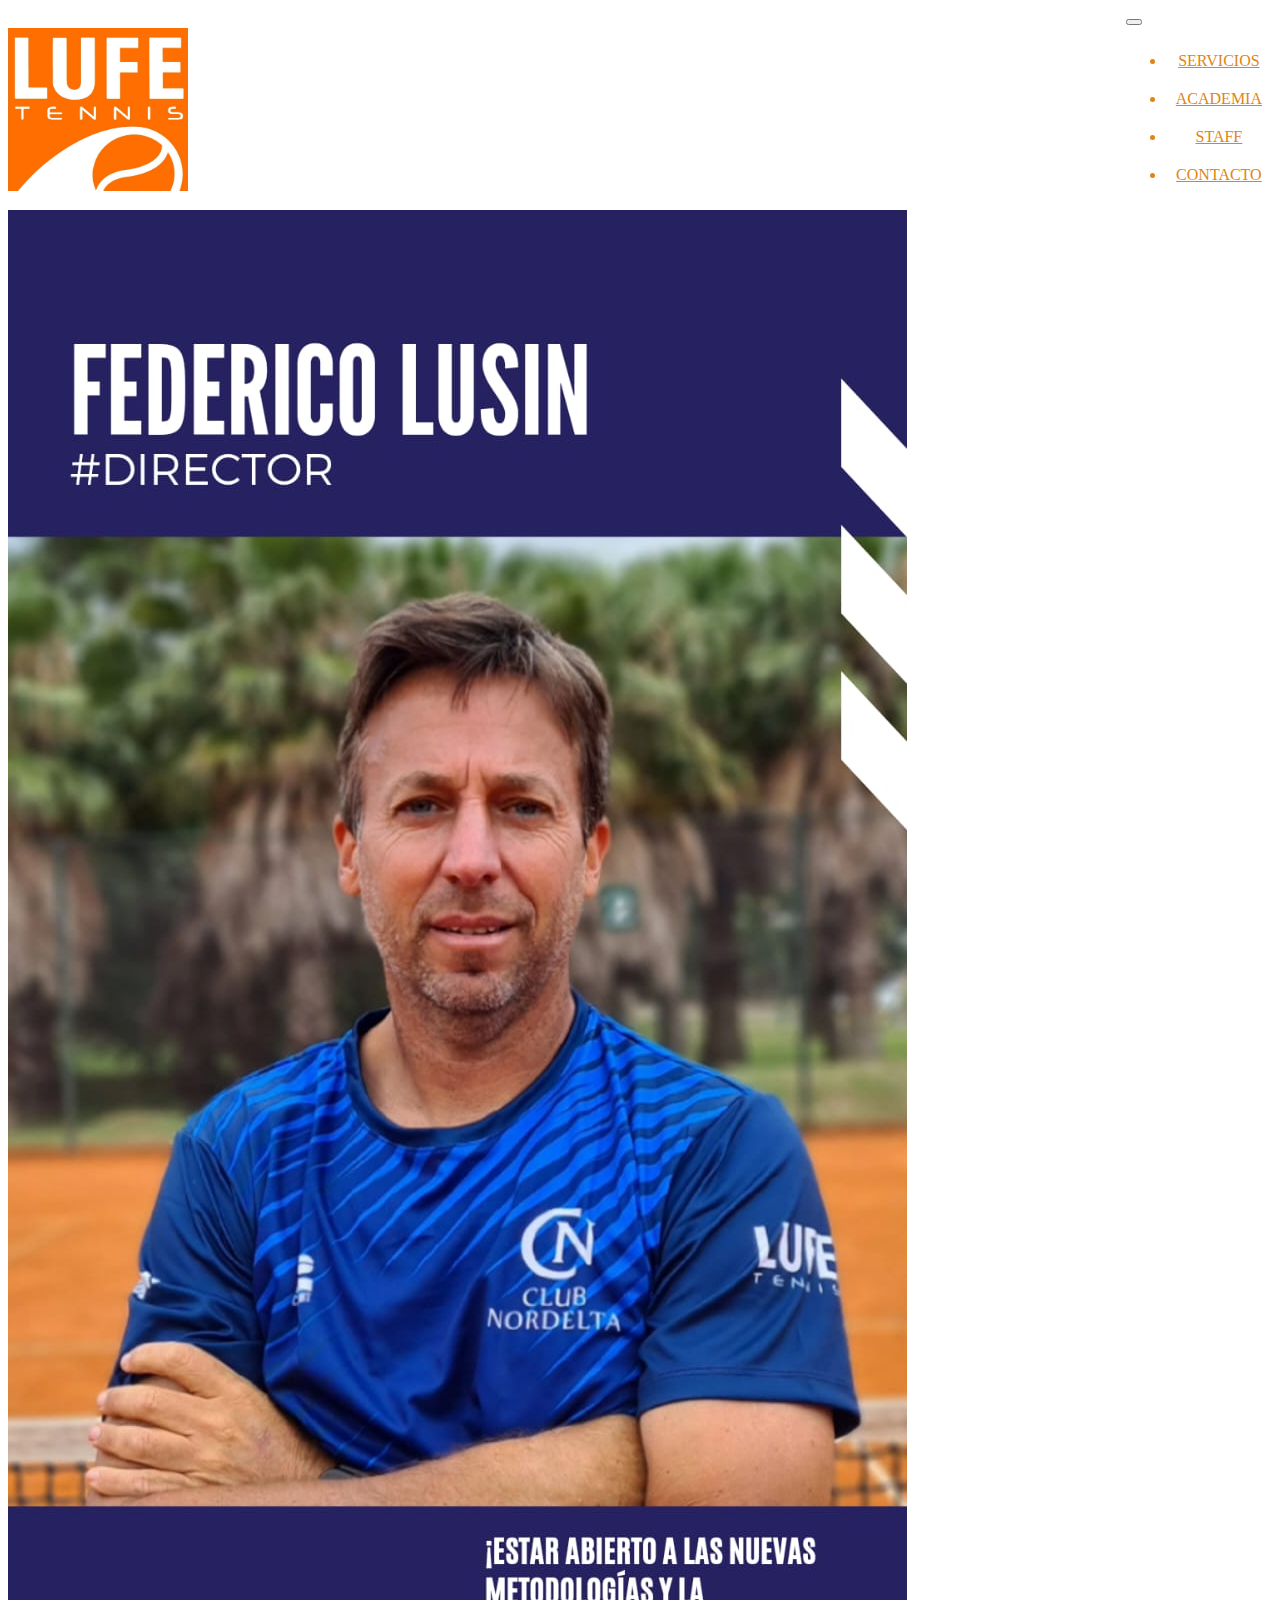
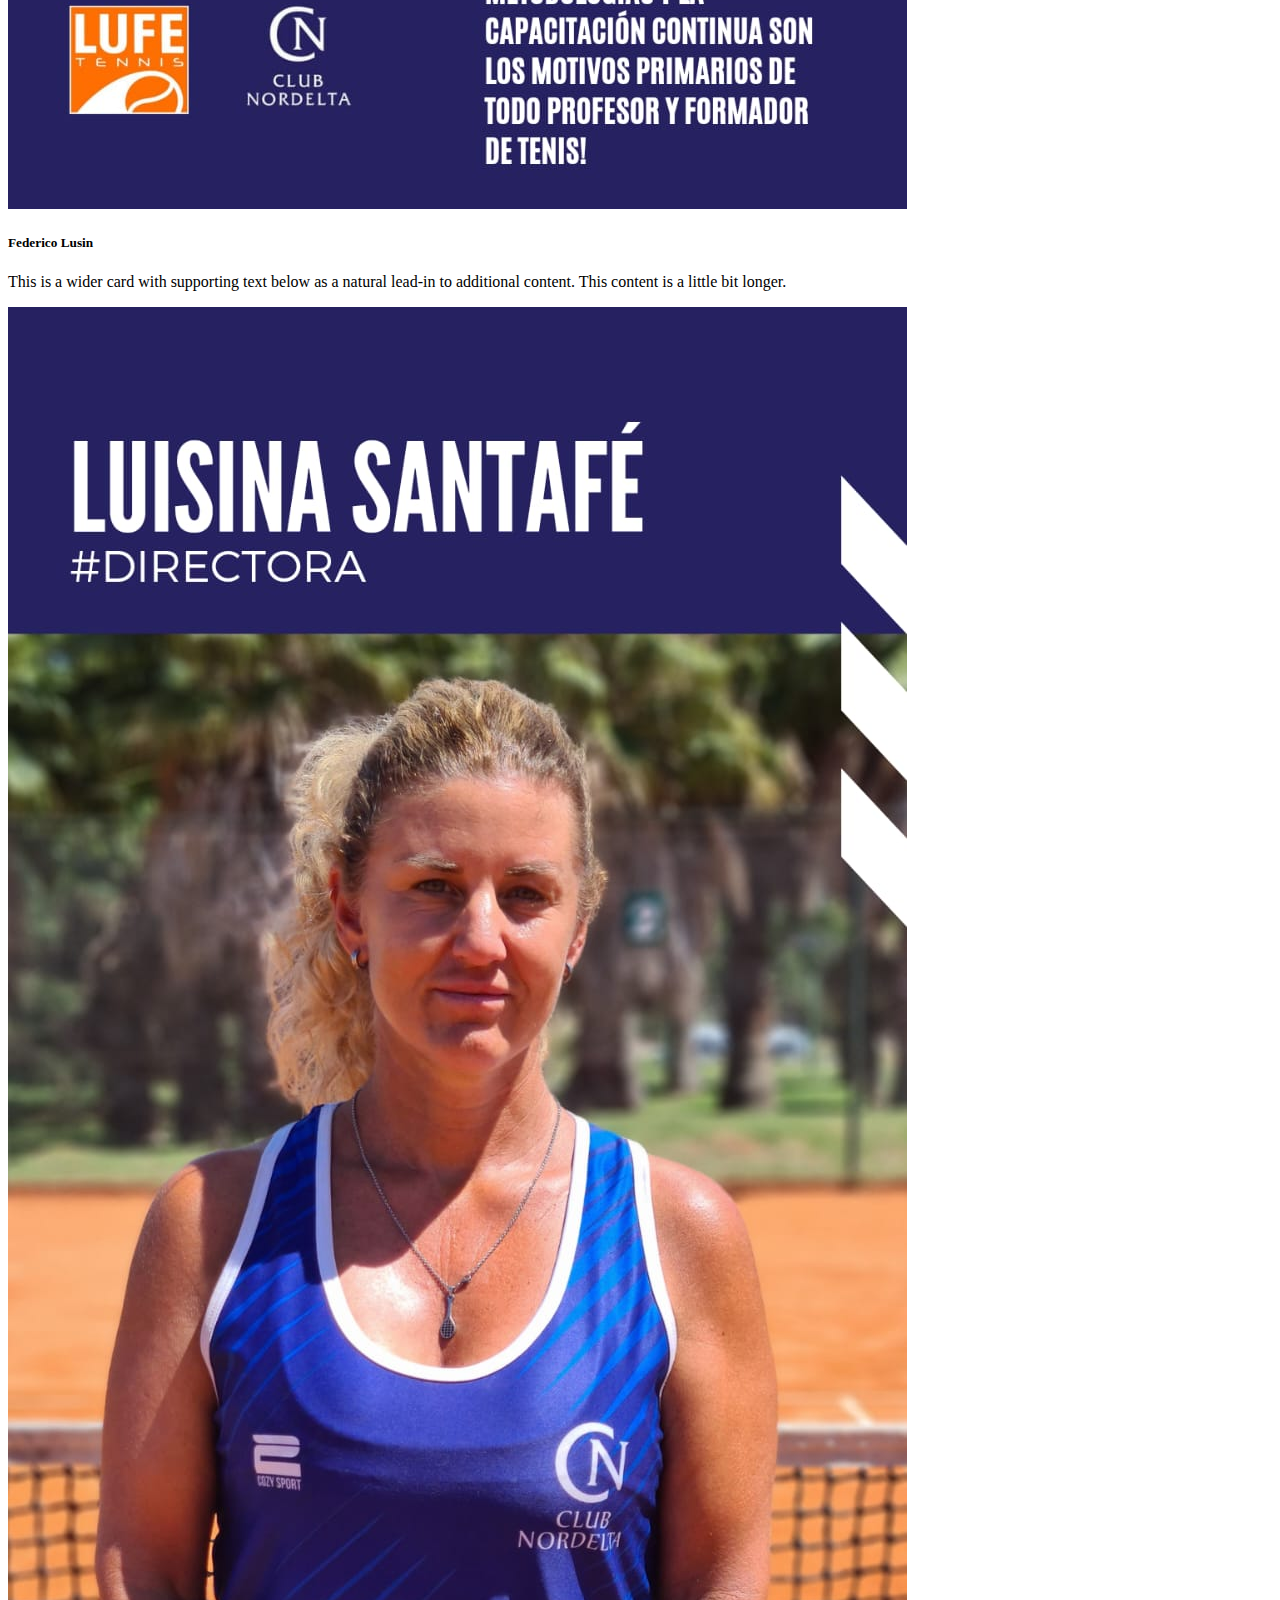
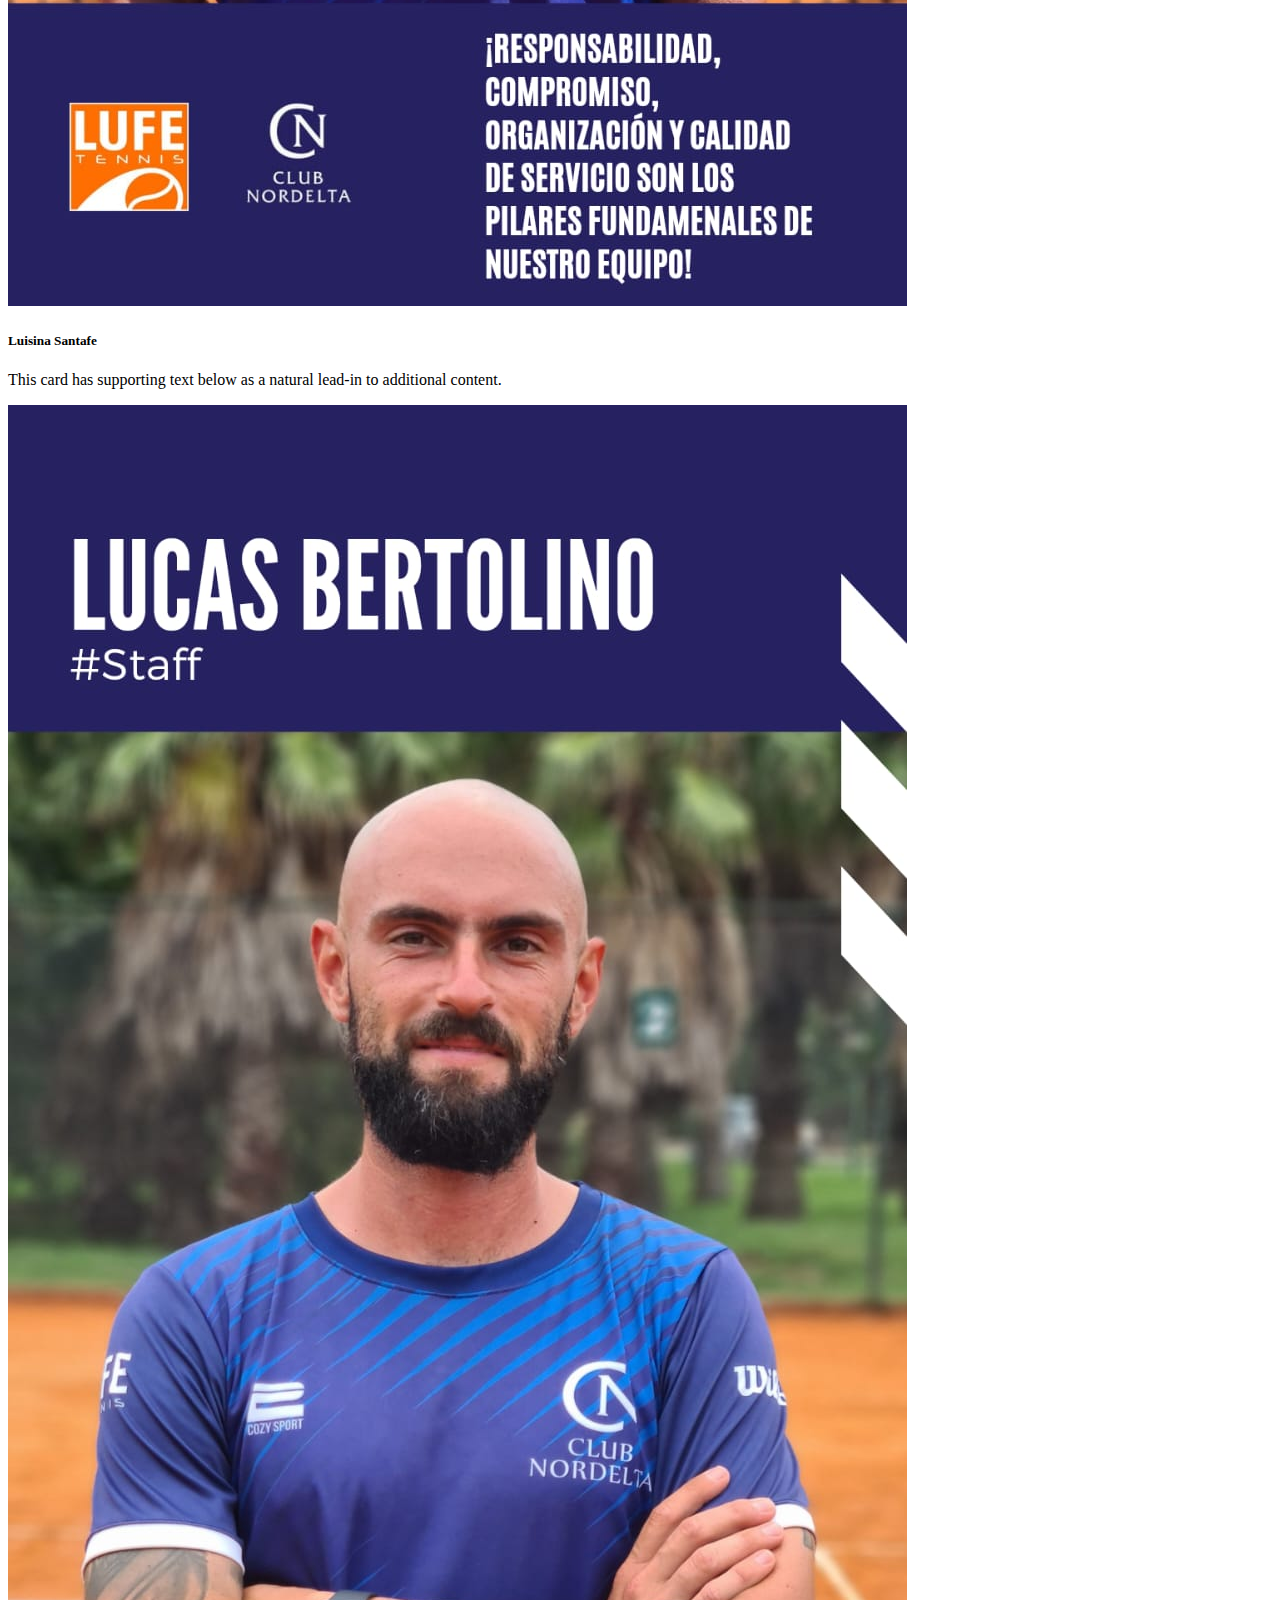
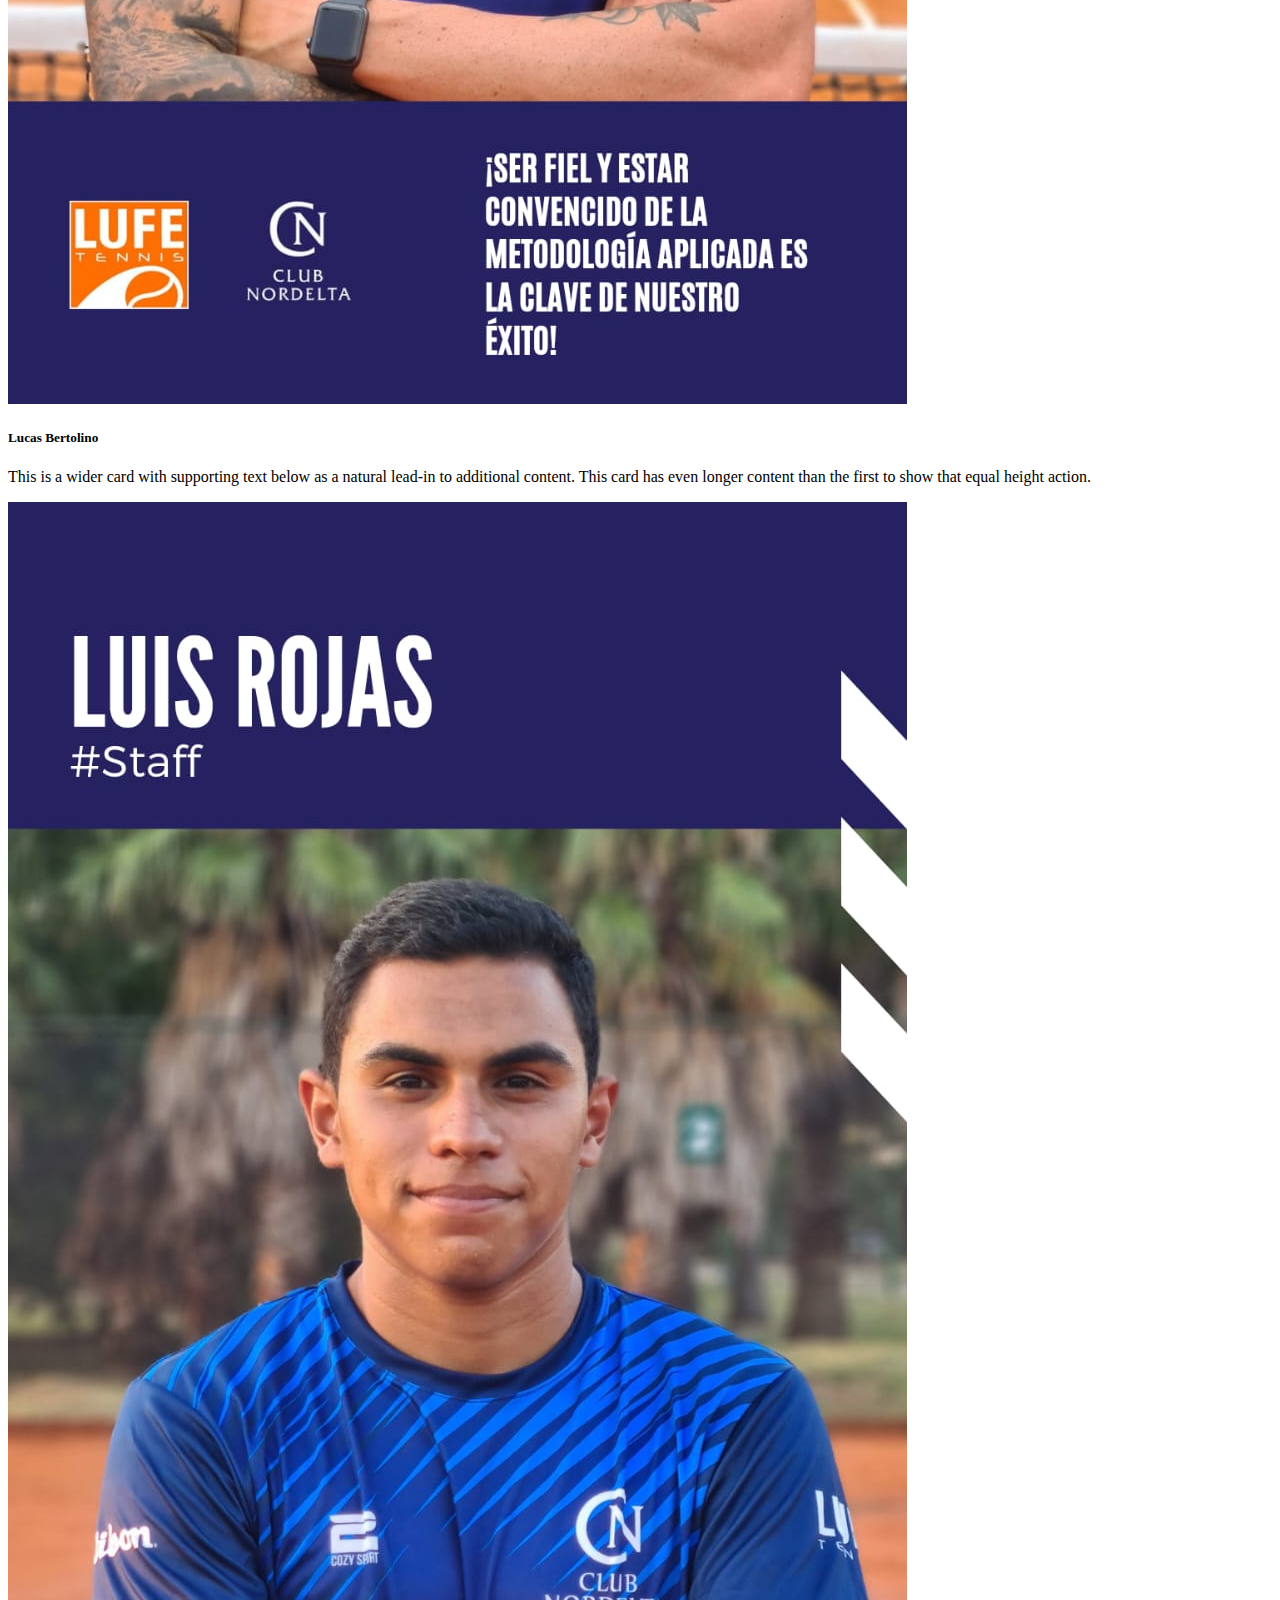
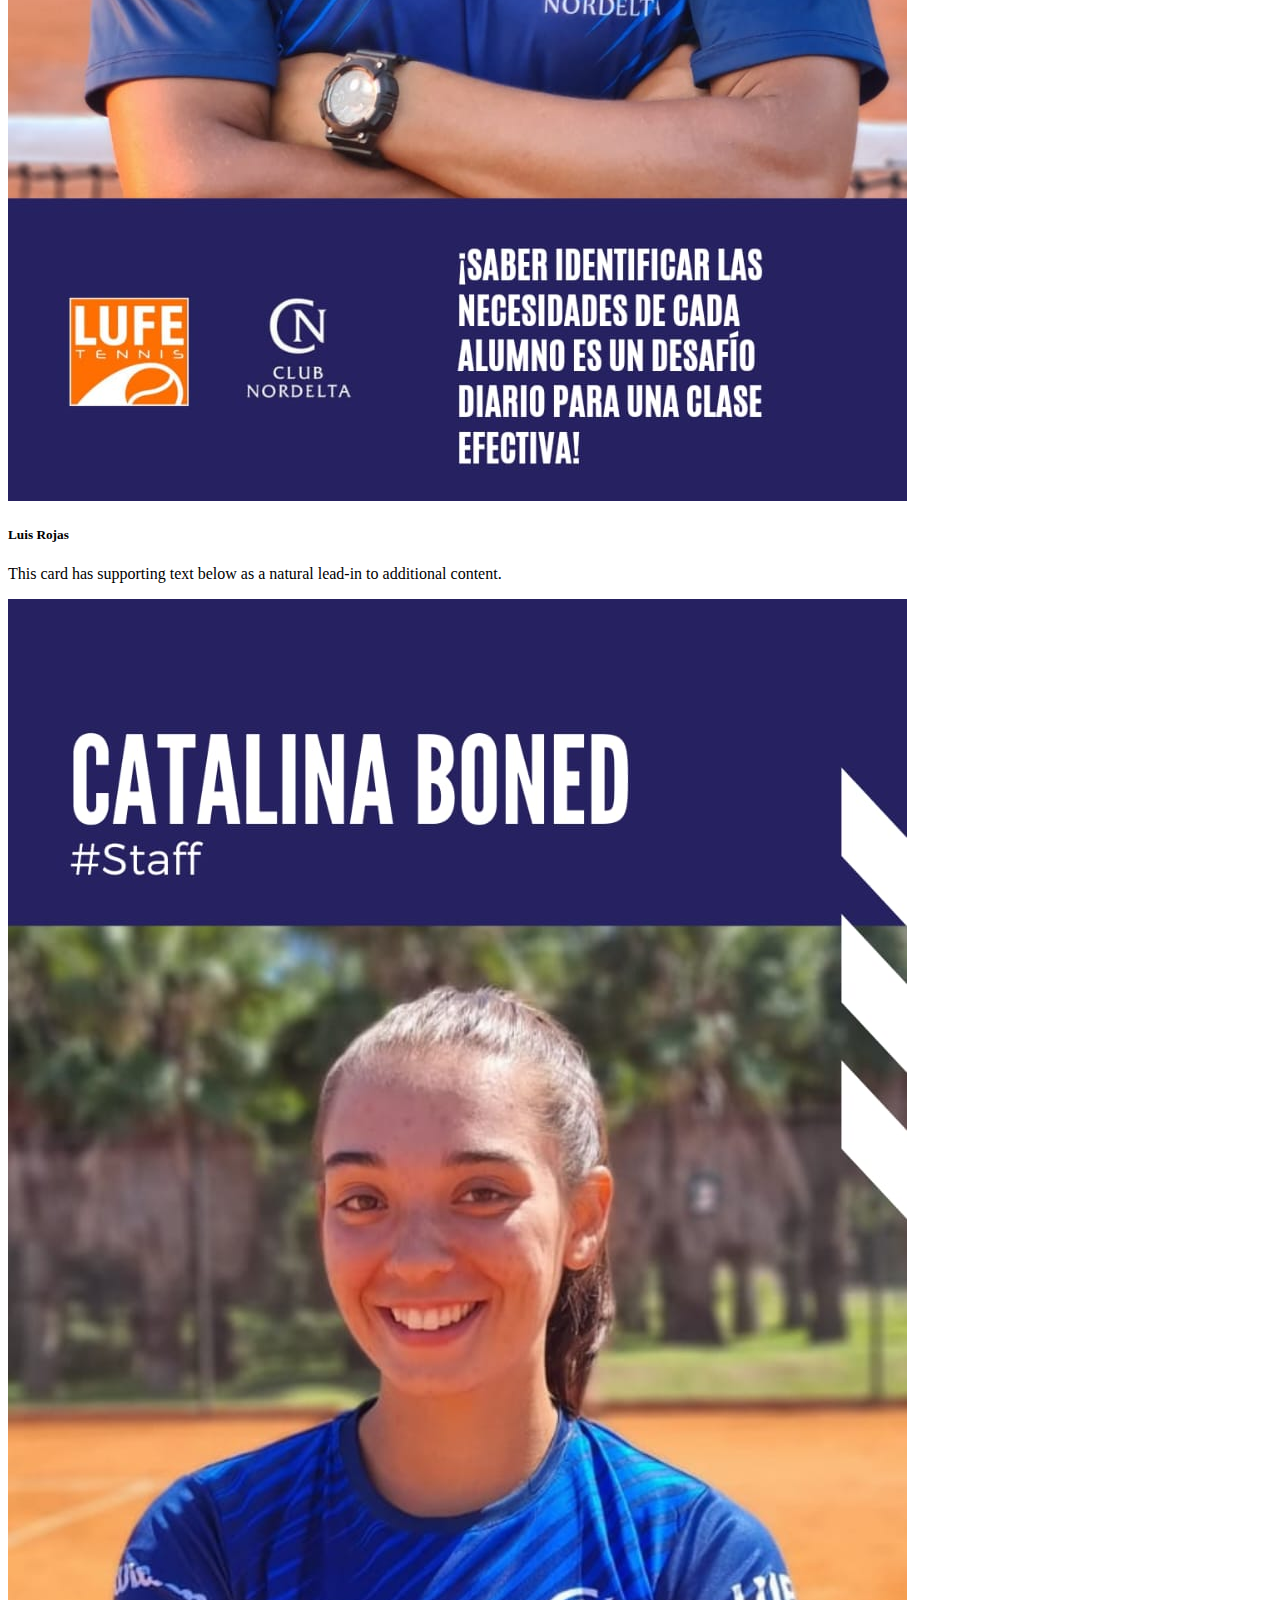
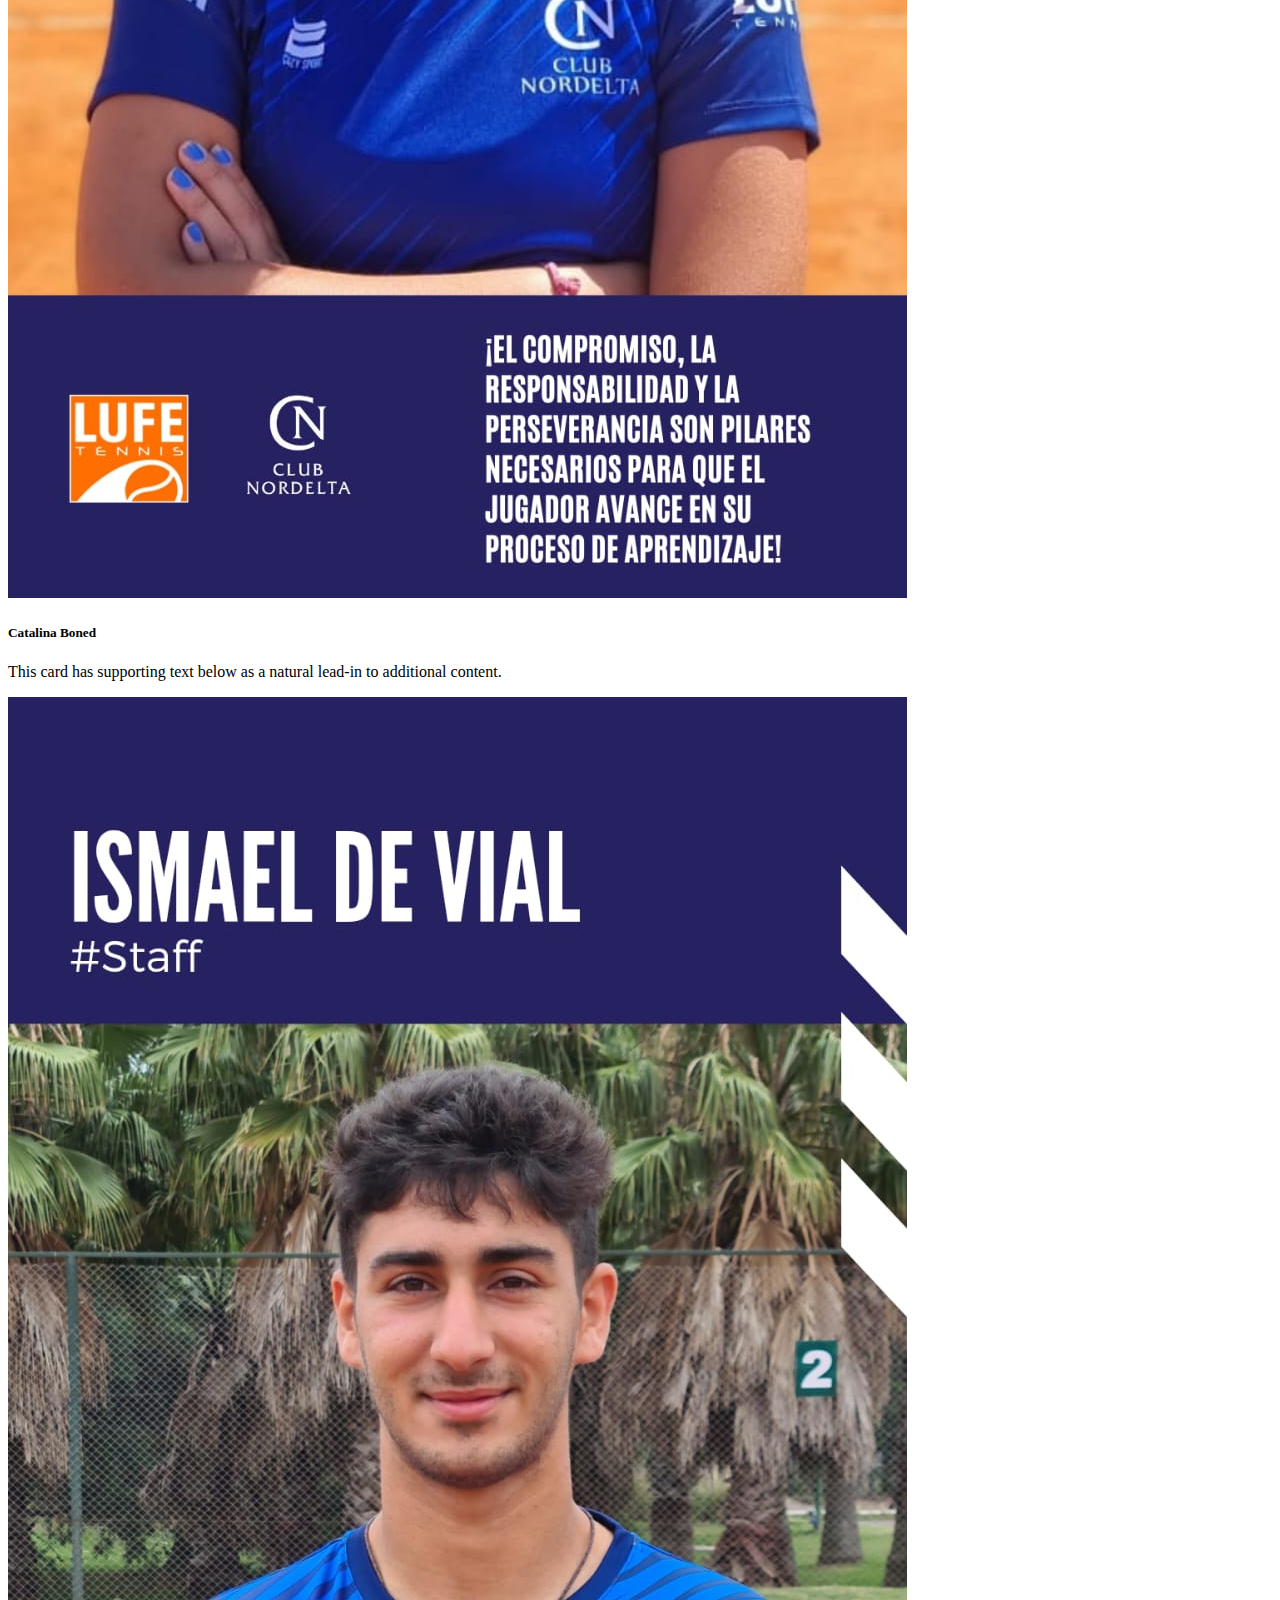
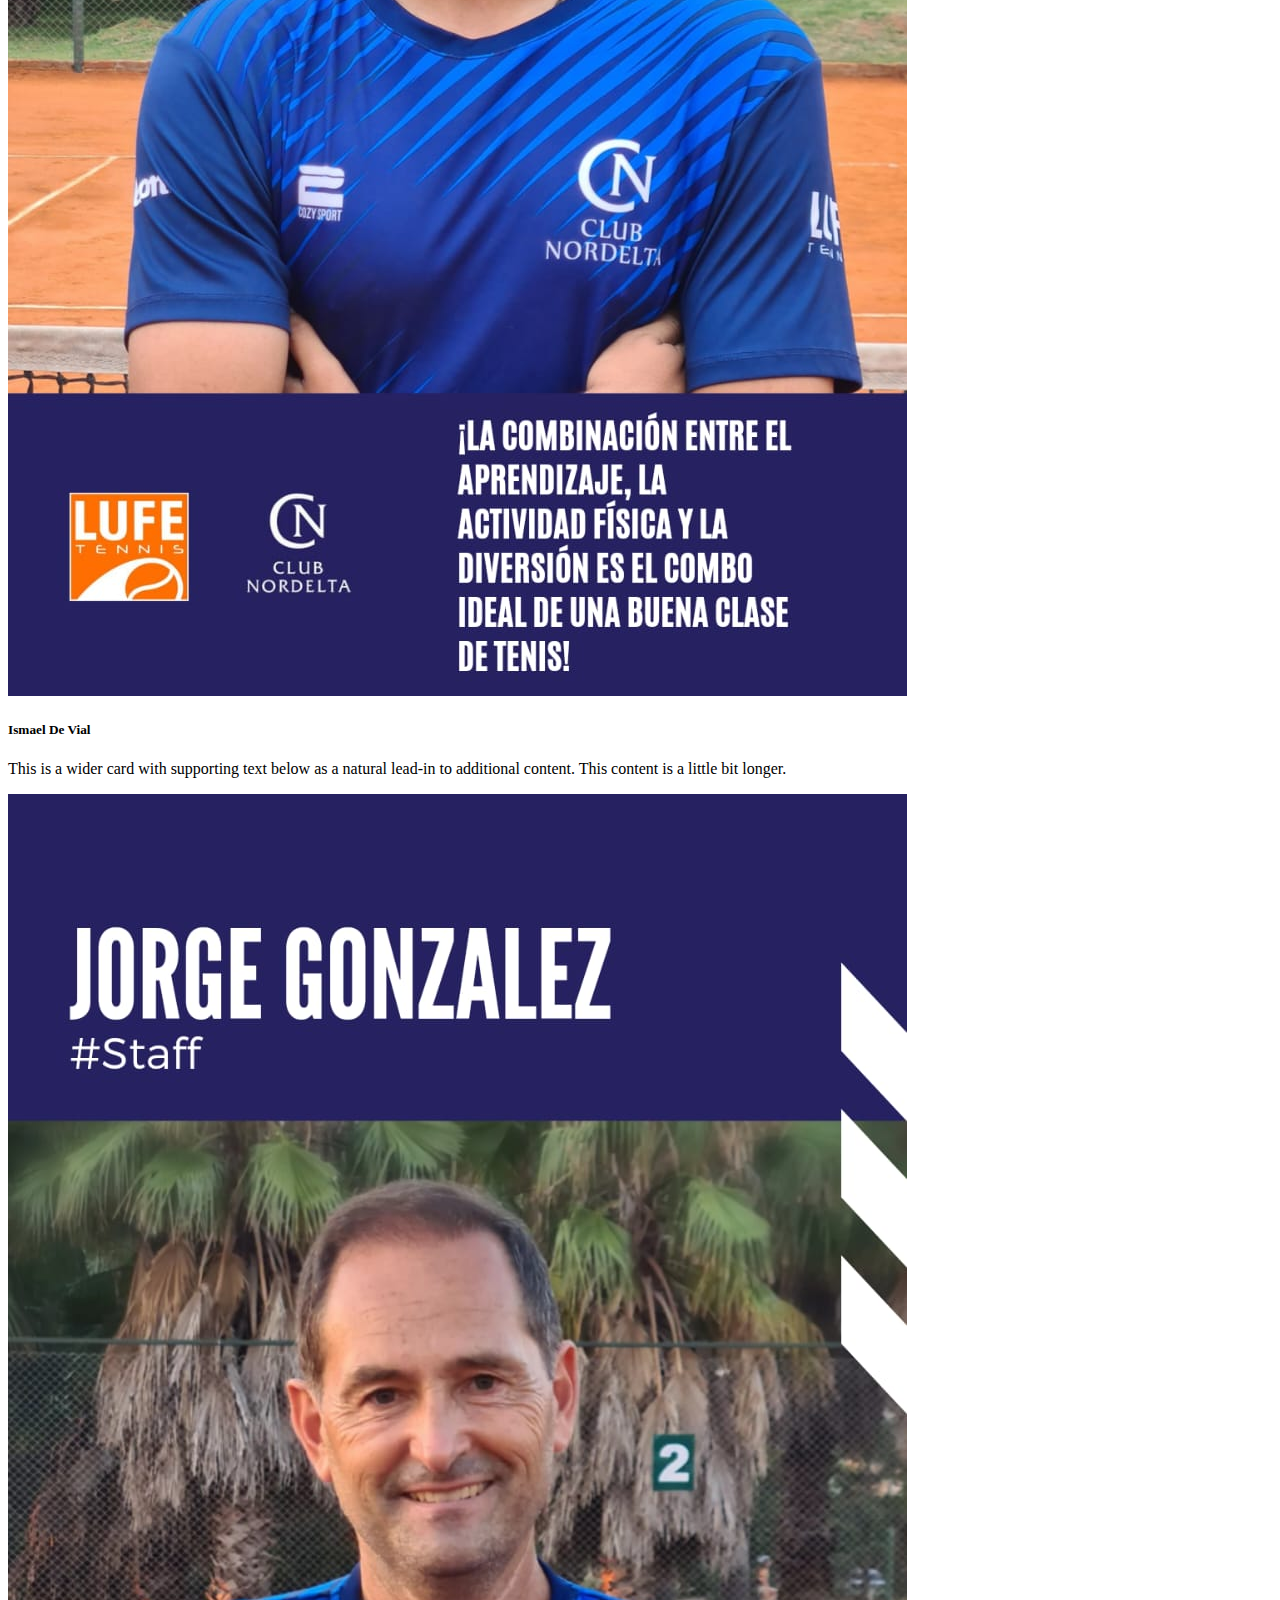
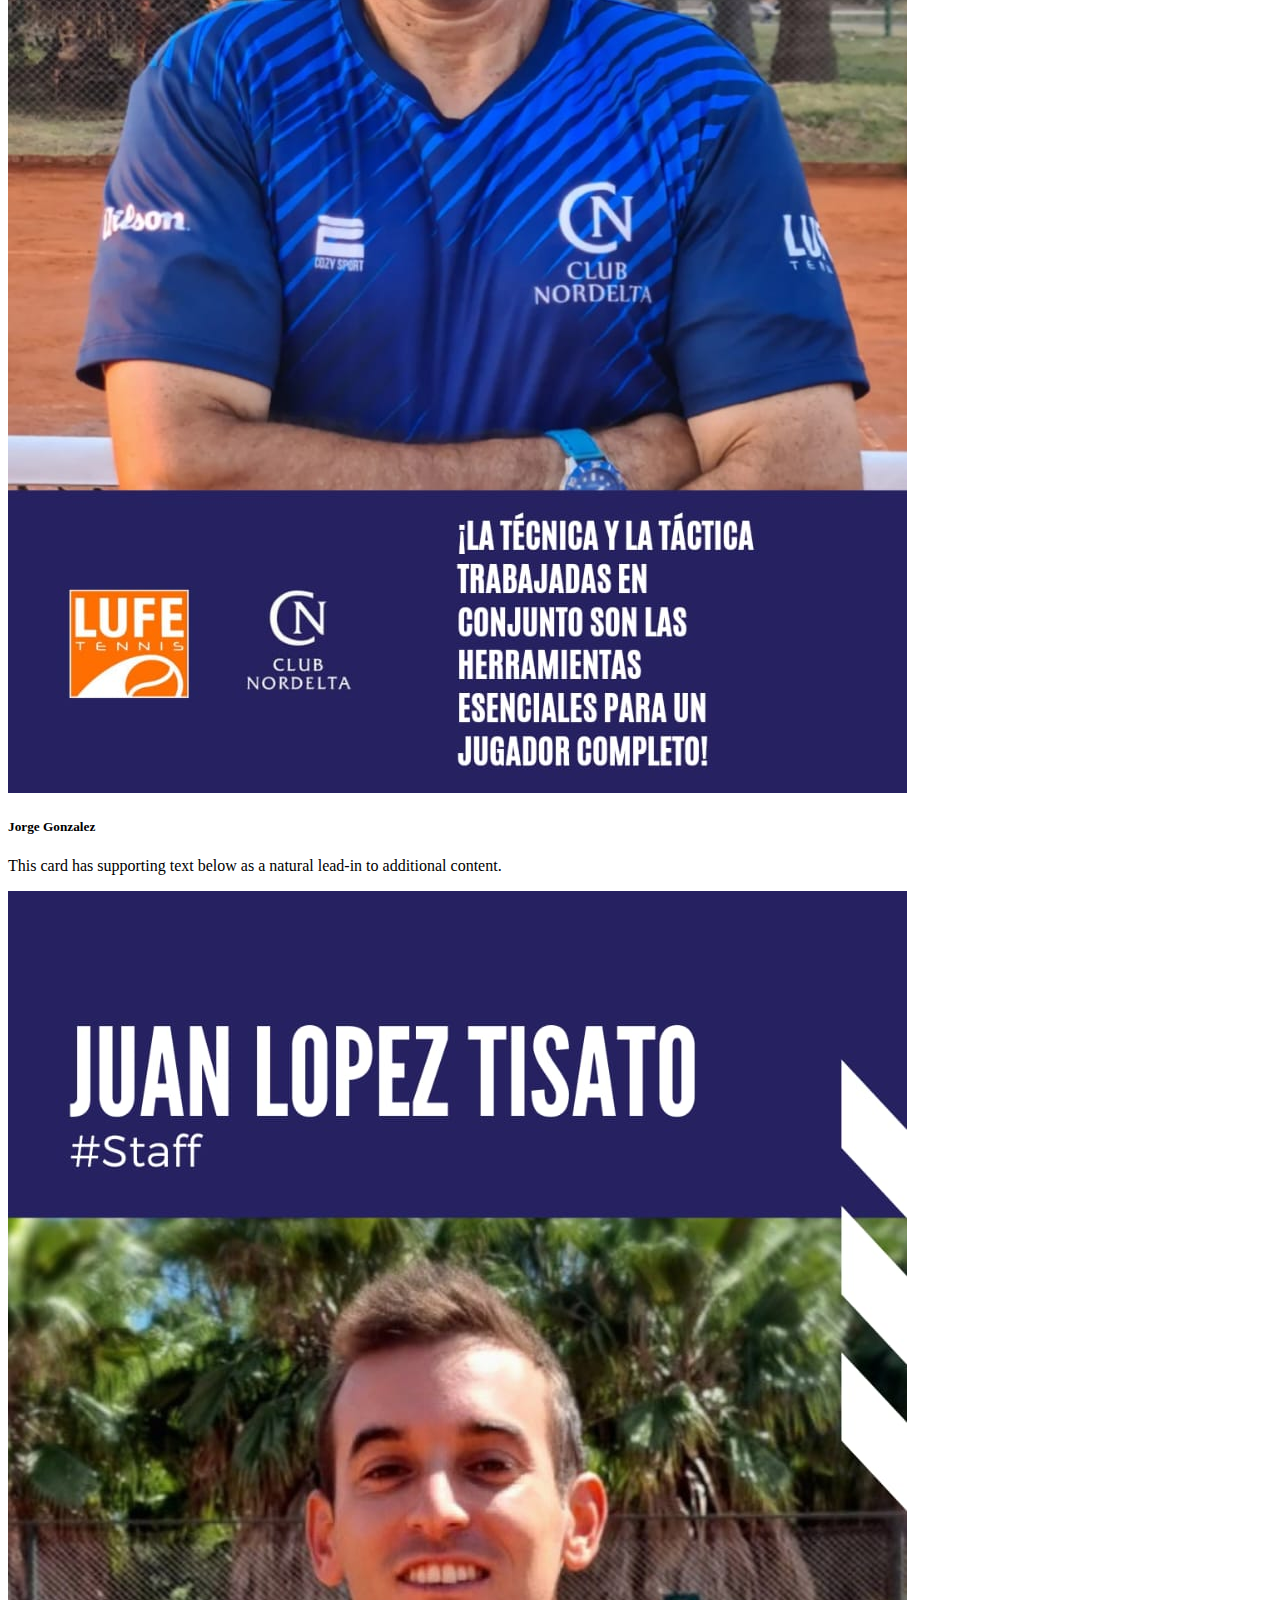
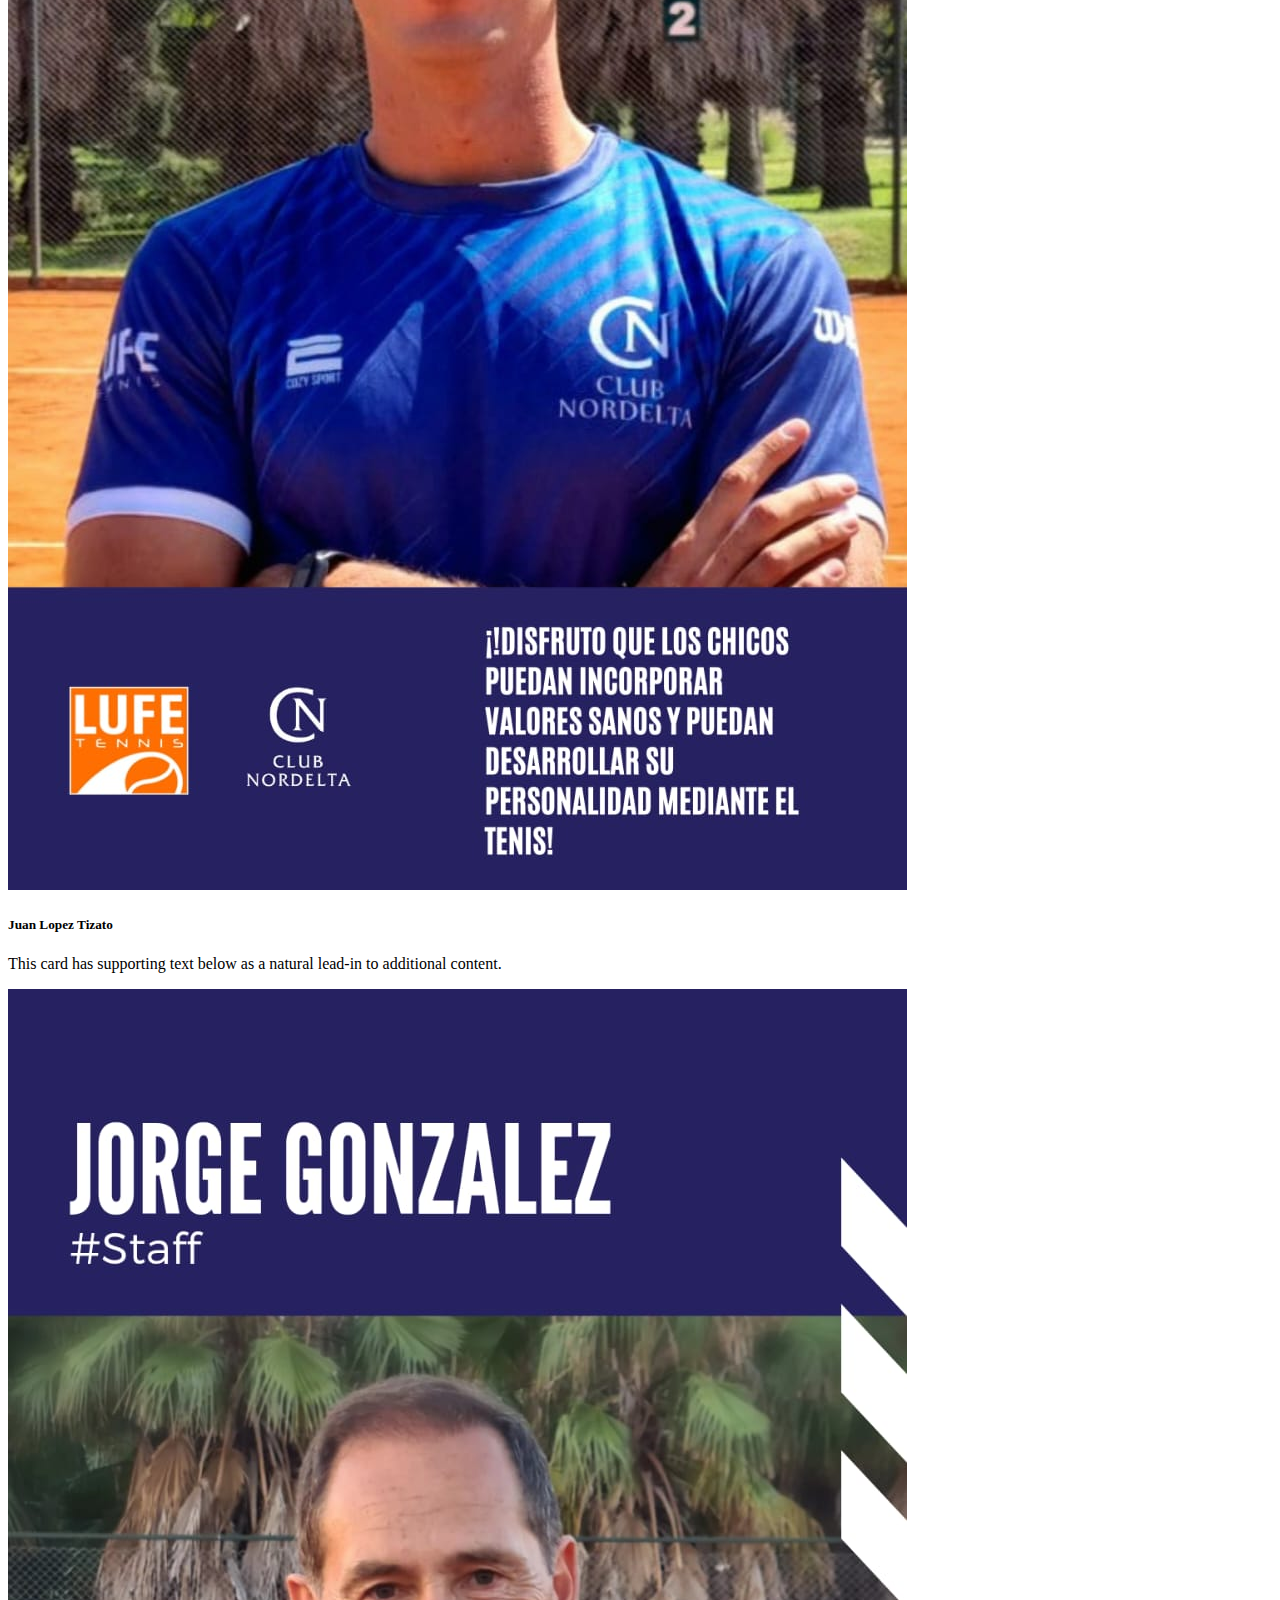
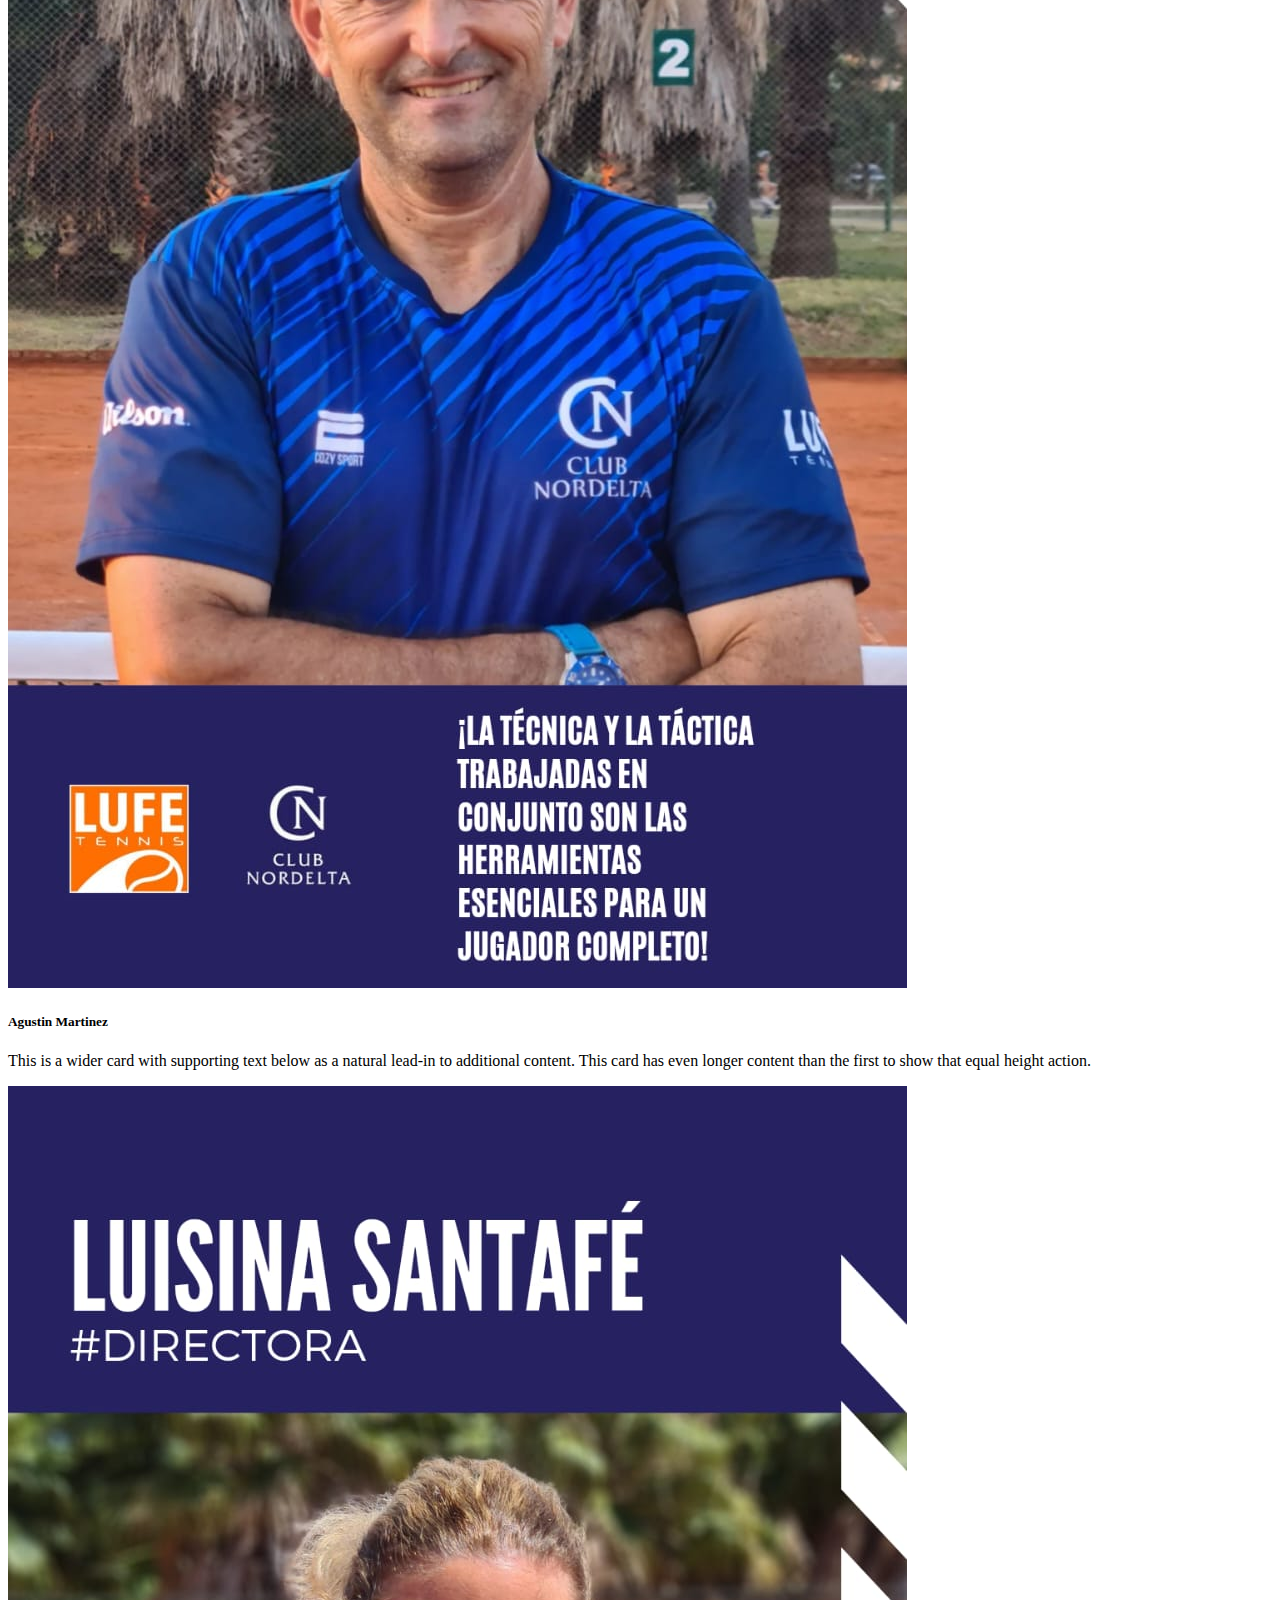
==== commit c95c4938: "modifique cosas en las cards y css" ====
--- a/html/staff.html
+++ b/html/staff.html
@@ -13,6 +13,40 @@
 </head>
 
 <body>
+
+    <header>
+
+        <img class="logoLufe" src="../img/LUFE TENNIS LOGO.jpg" alt="logo de LUFETENNIS">
+
+        <!-- <h1>LUFE TENNIS</h1> -->
+
+        <nav class=" navbar navbar-expand-lg ">
+            <div class="container-fluid">
+                <button class="navbar-toggler" type="button" data-bs-toggle="collapse" data-bs-target="#navbarNav"
+                    aria-controls="navbarNav" aria-expanded="false" aria-label="Toggle navigation">
+                    <span class="navbar-toggler-icon"></span>
+                </button>
+                <div class="collapse navbar-collapse" id="navbarNav">
+                    <ul class="navbar-nav">
+                        <li class="nav-item">
+                            <a class="nav-link" href="html/servicios.html">Servicios</a>
+                        </li>
+                        <li class="nav-item">
+                            <a class="nav-link" href="html/academia.html">Academia</a>
+                        </li>
+                        <li class="nav-item">
+                            <a class="nav-link" href="html/staff.html">staff</a>
+                        </li>
+                        <li class="nav-item">
+                            <a class="nav-link " href="html/contacto.html">contacto</a>
+                        </li>
+                    </ul>
+                </div>
+            </div>
+        </nav>
+
+    </header>
+
     <div class="row row-cols-1 row-cols-md-5 g-4">
         <div class="col">
             <div class="card h-100">
--- a/css/estilo.css
+++ b/css/estilo.css
@@ -15,6 +15,9 @@
     justify-content: space-between;
     border-top: 0px;
     color: #e08514;
+    position: relative;
+
+    top: 0px;
 }
 
 
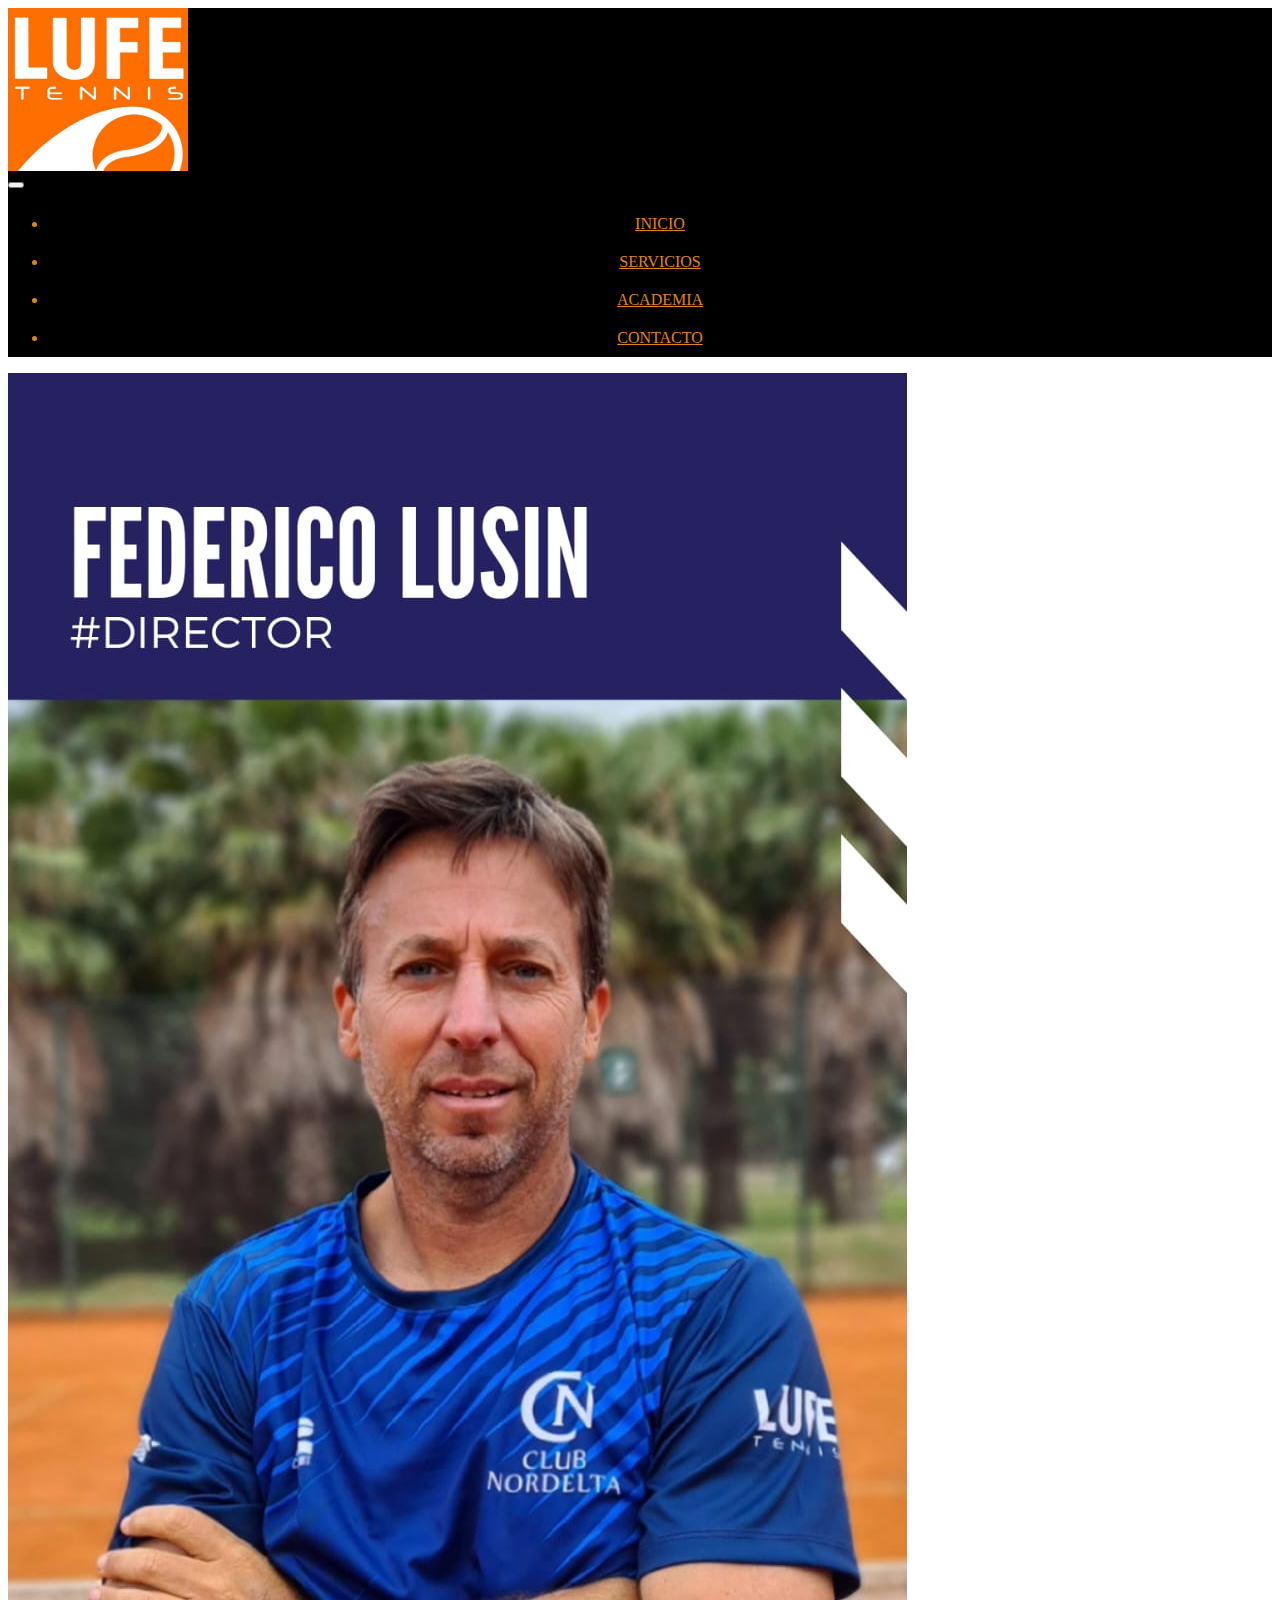
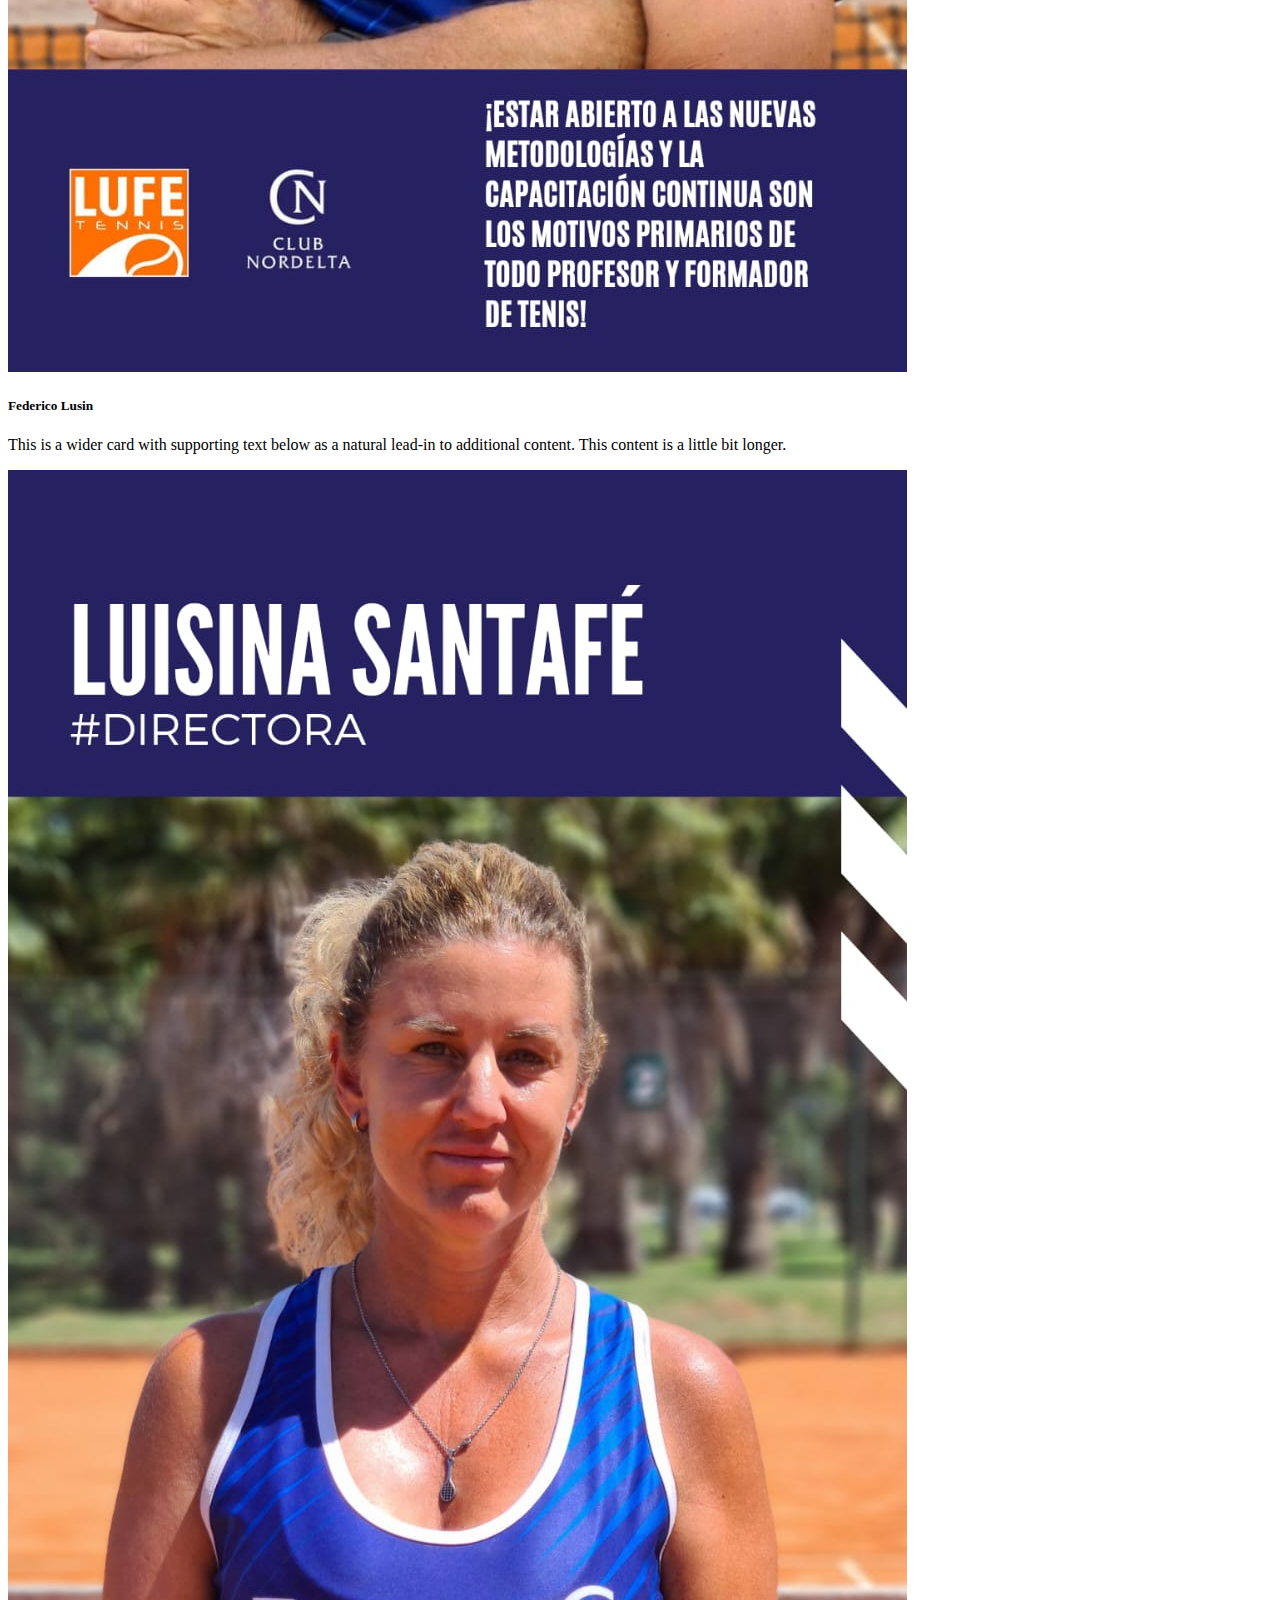
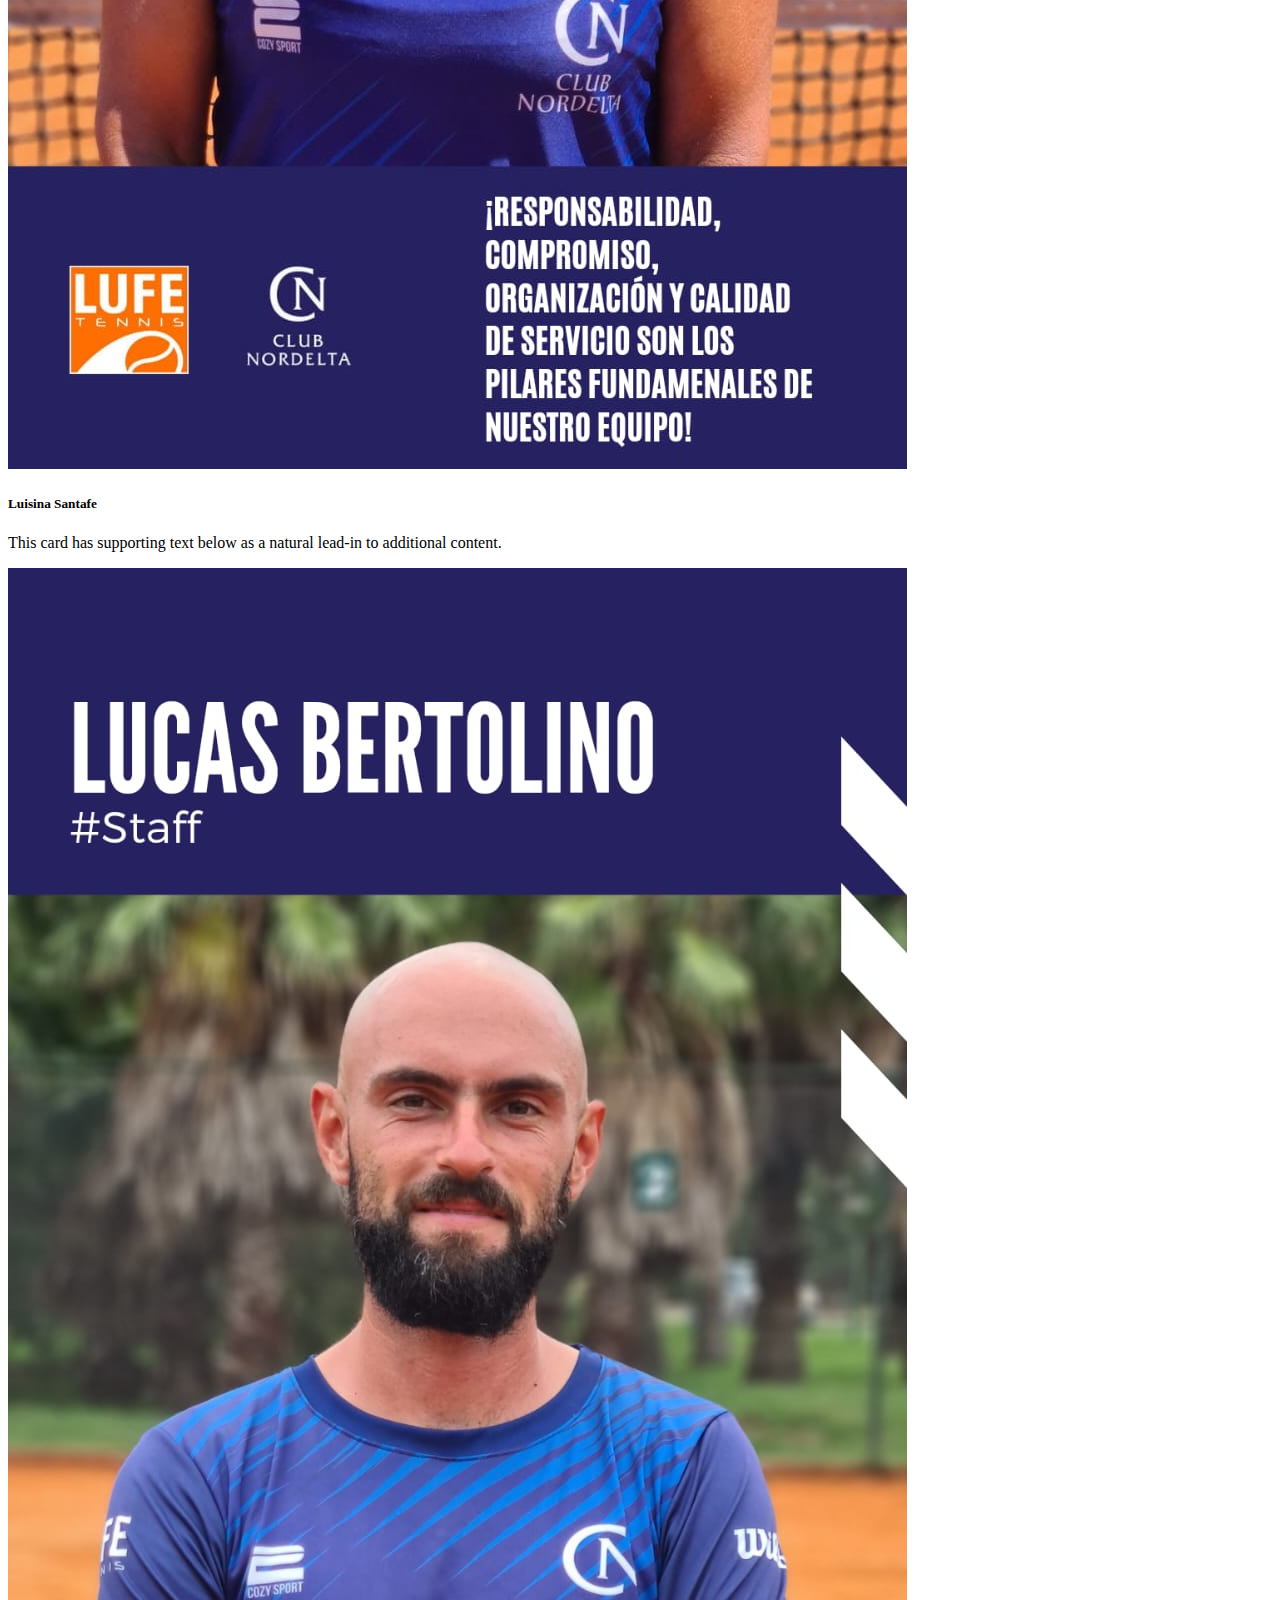
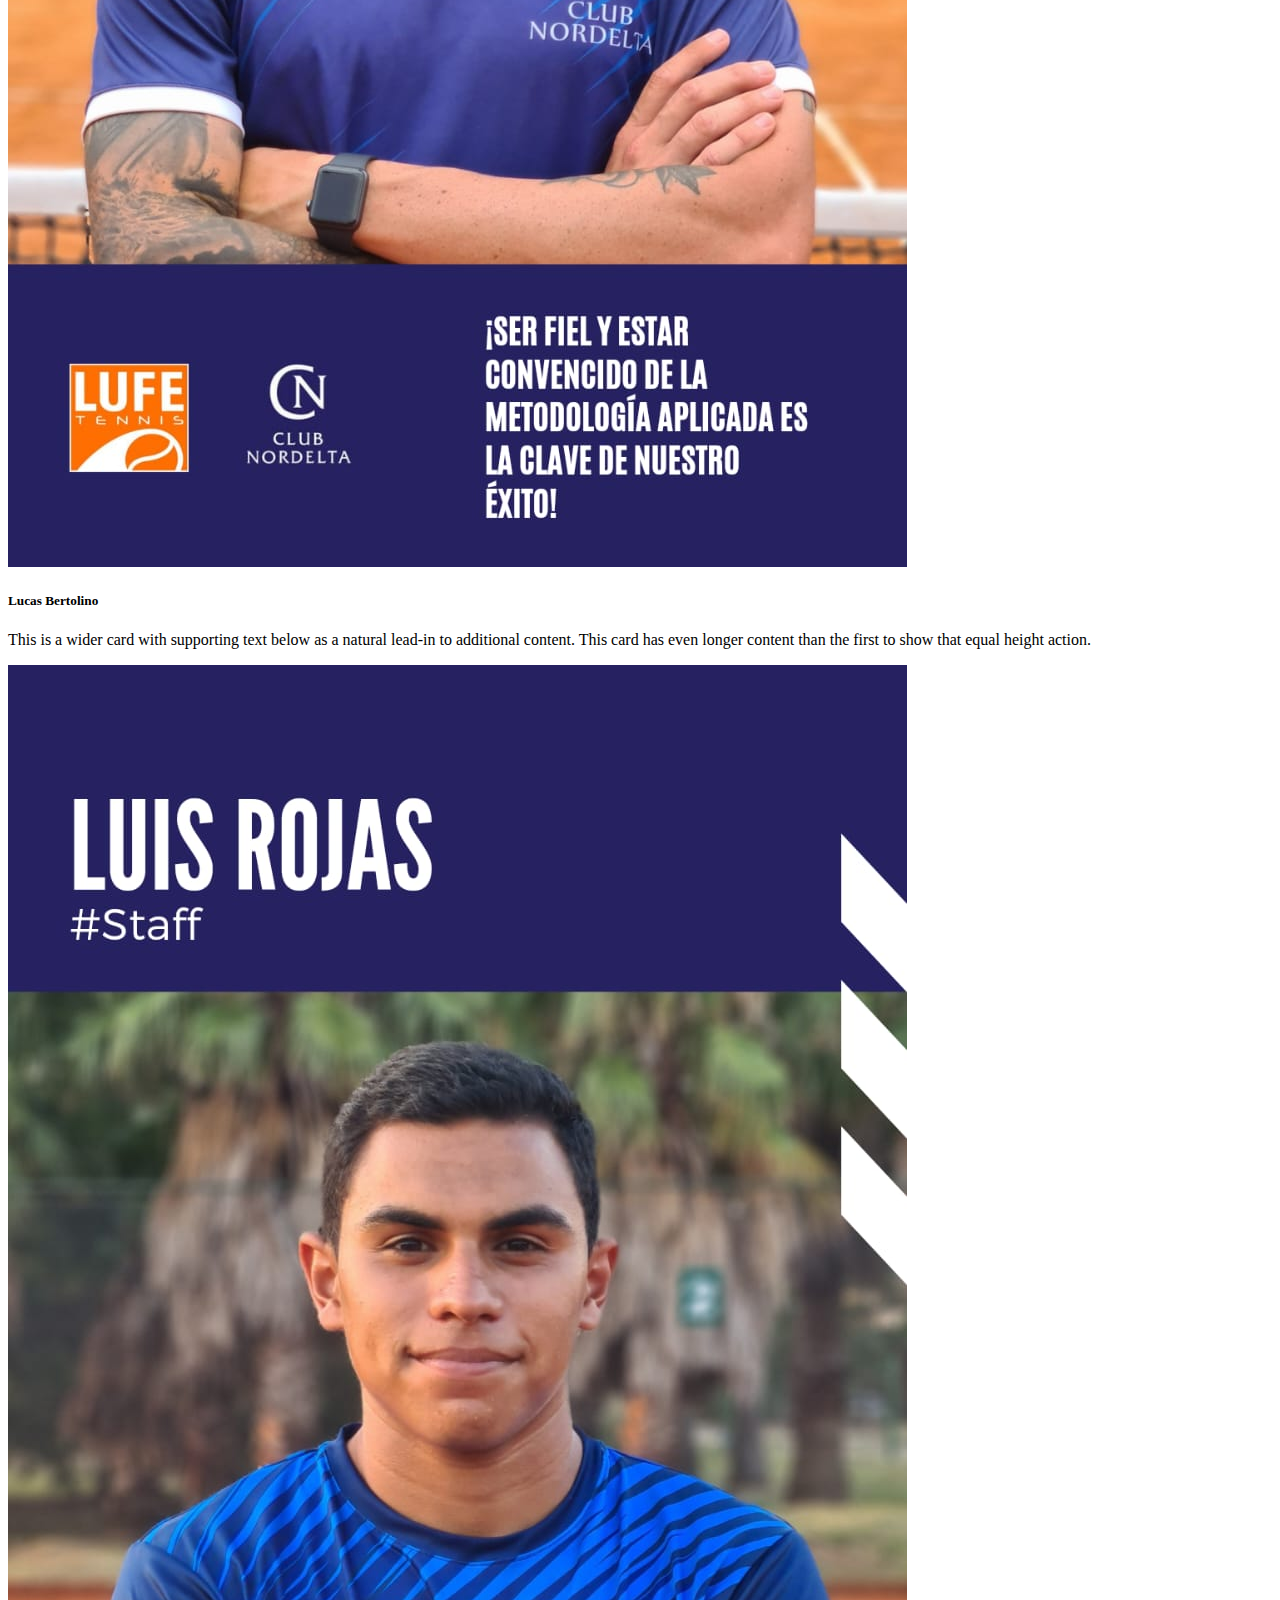
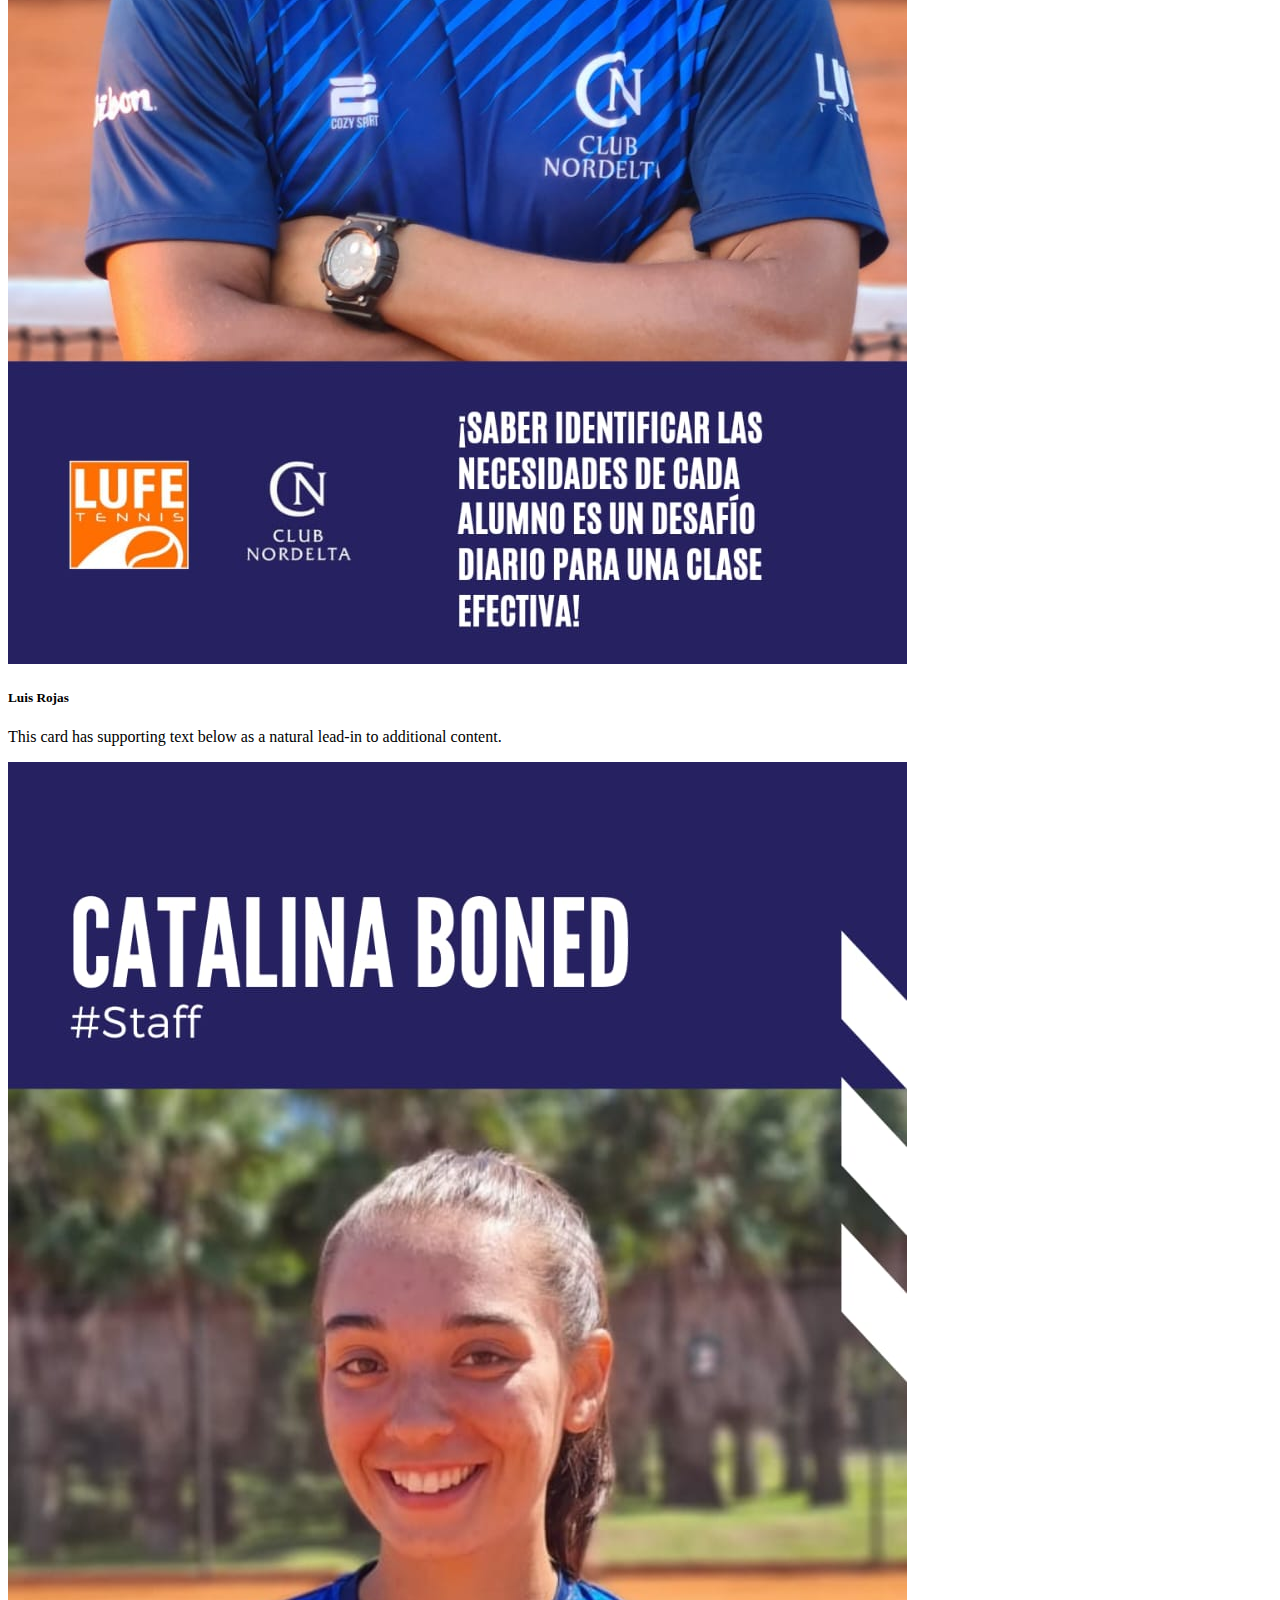
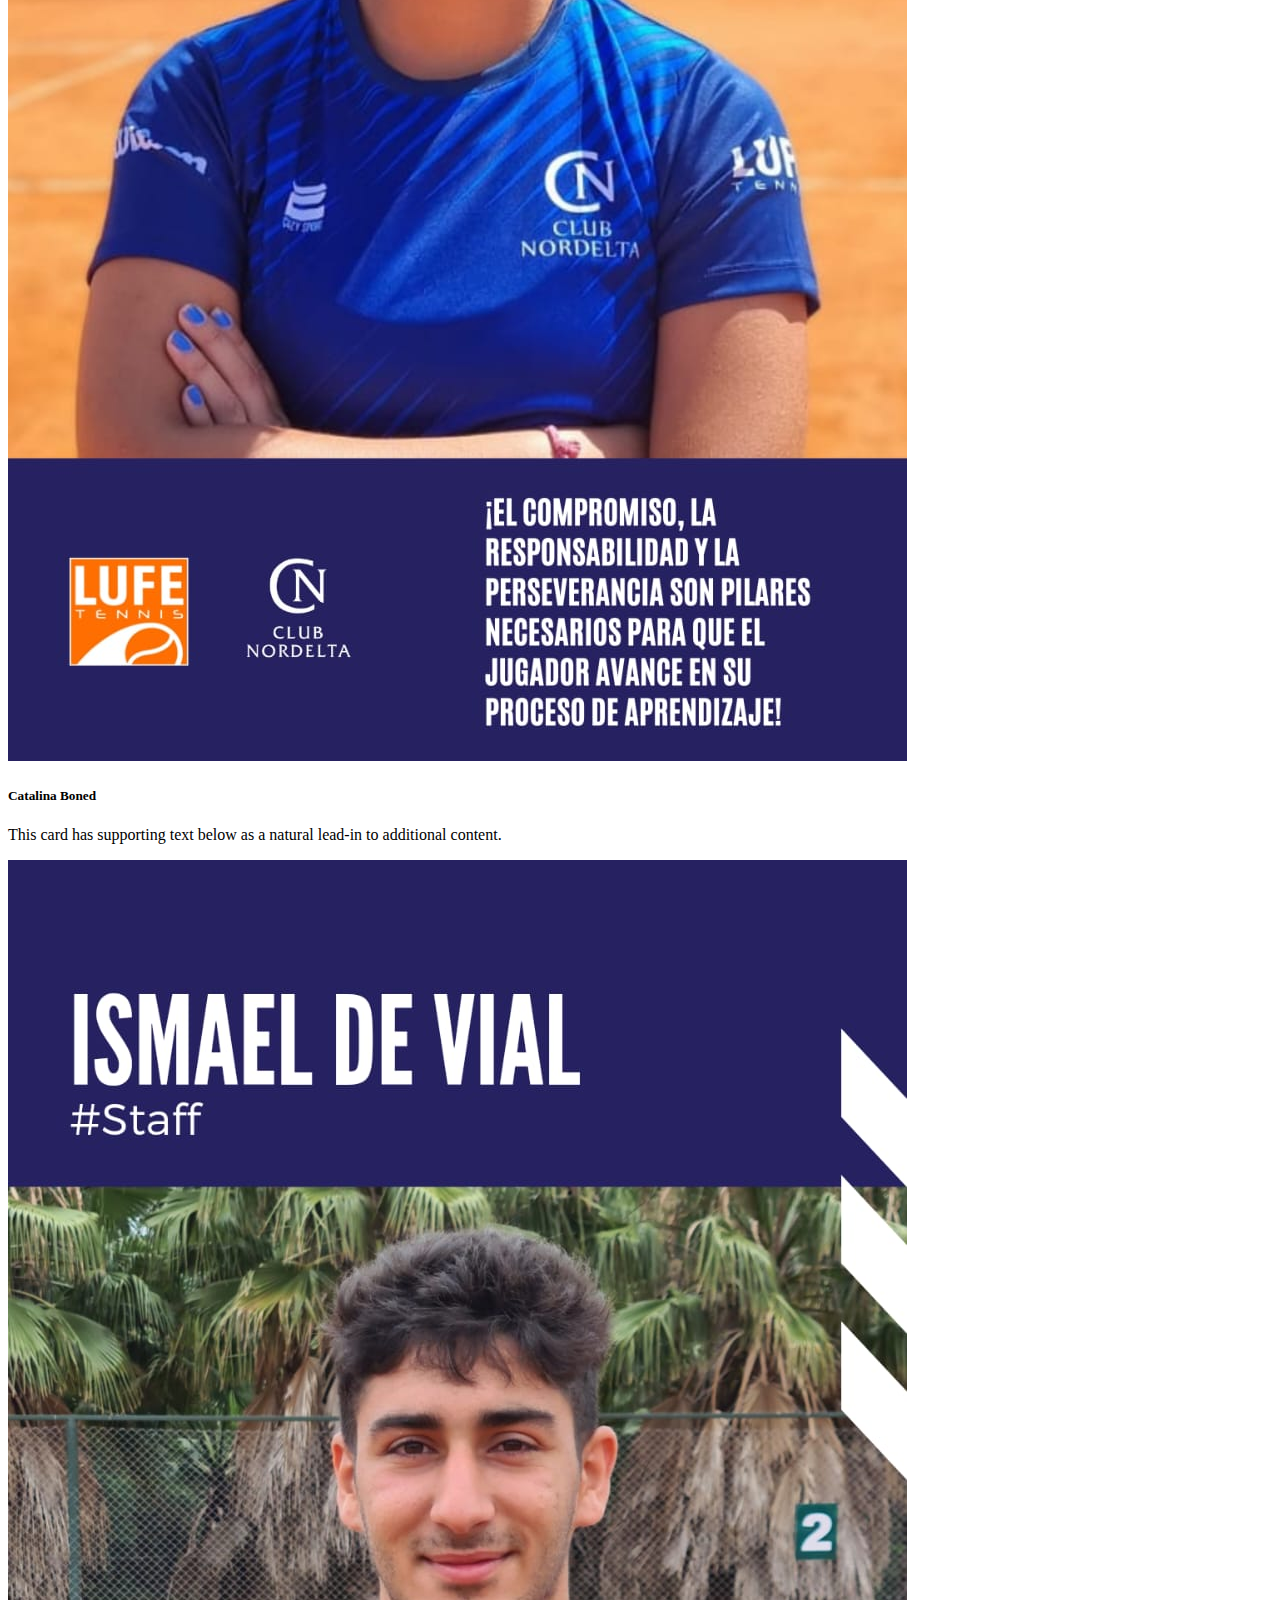
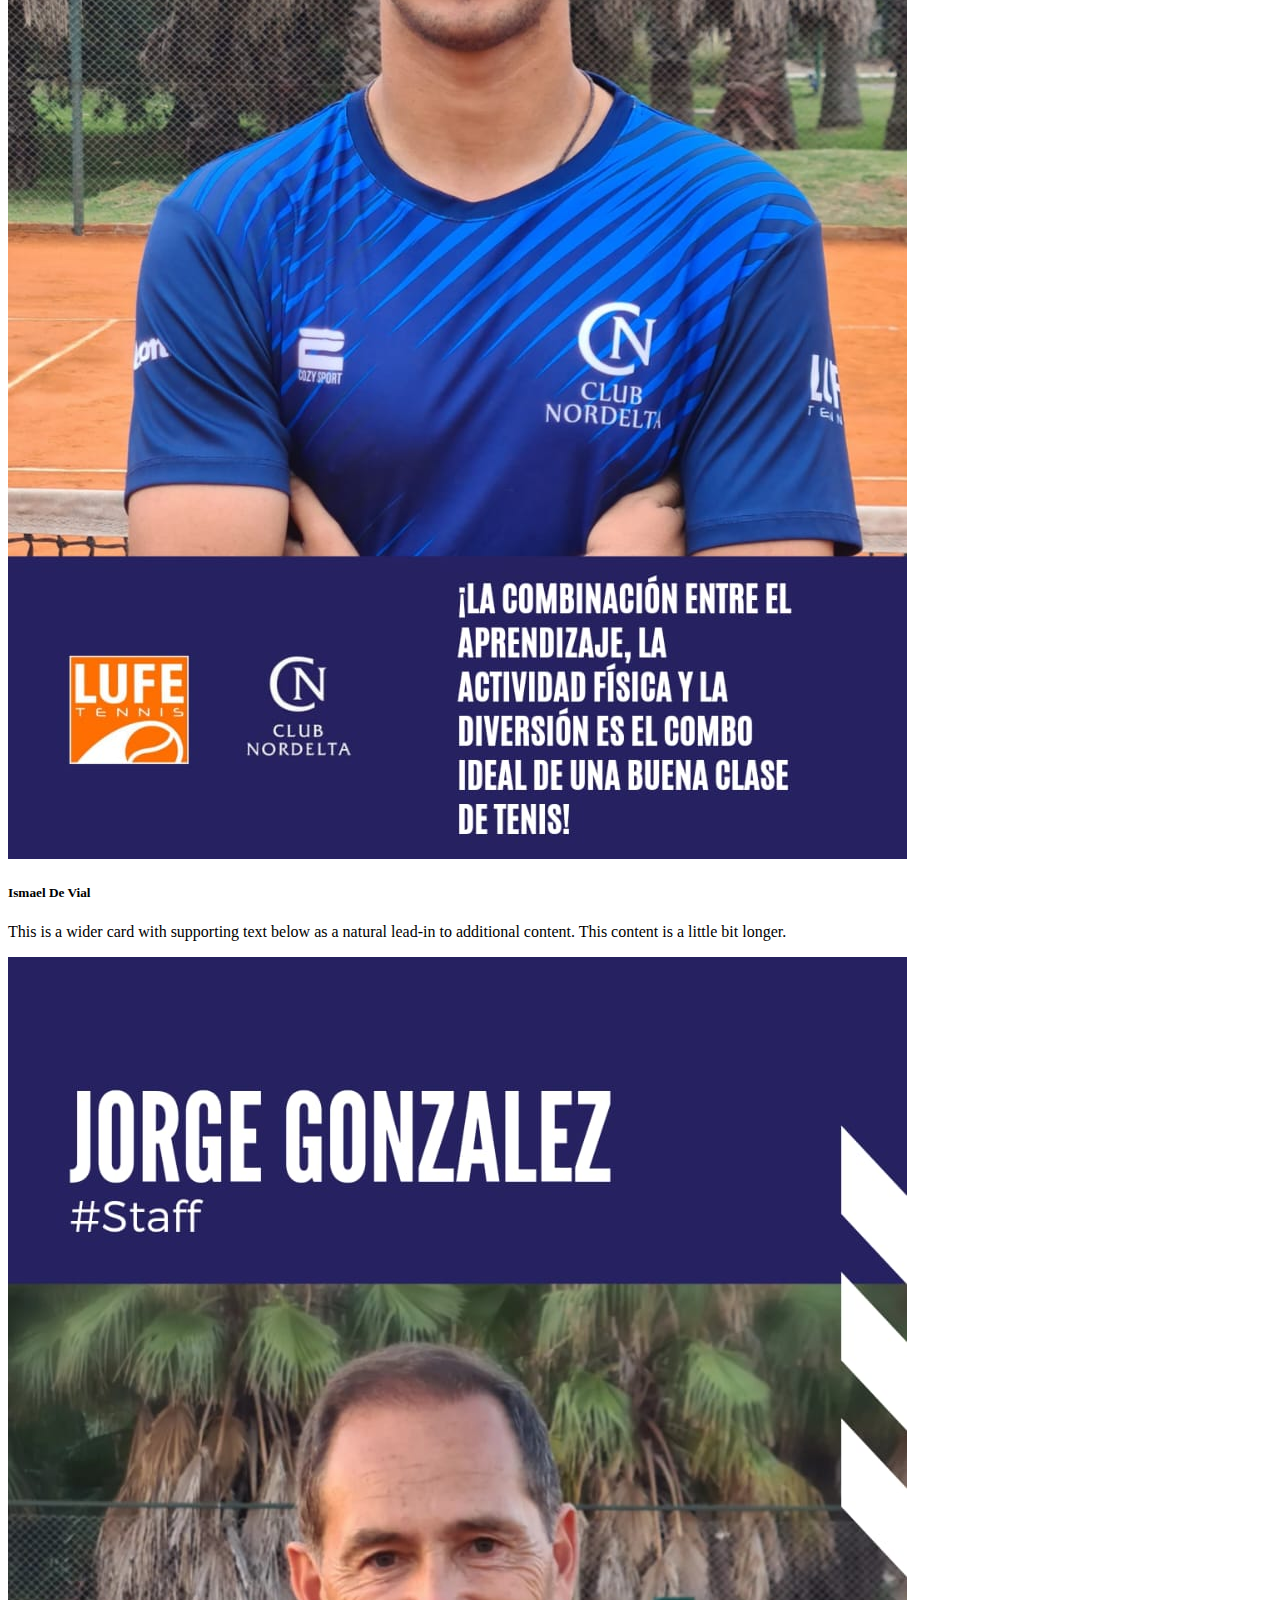
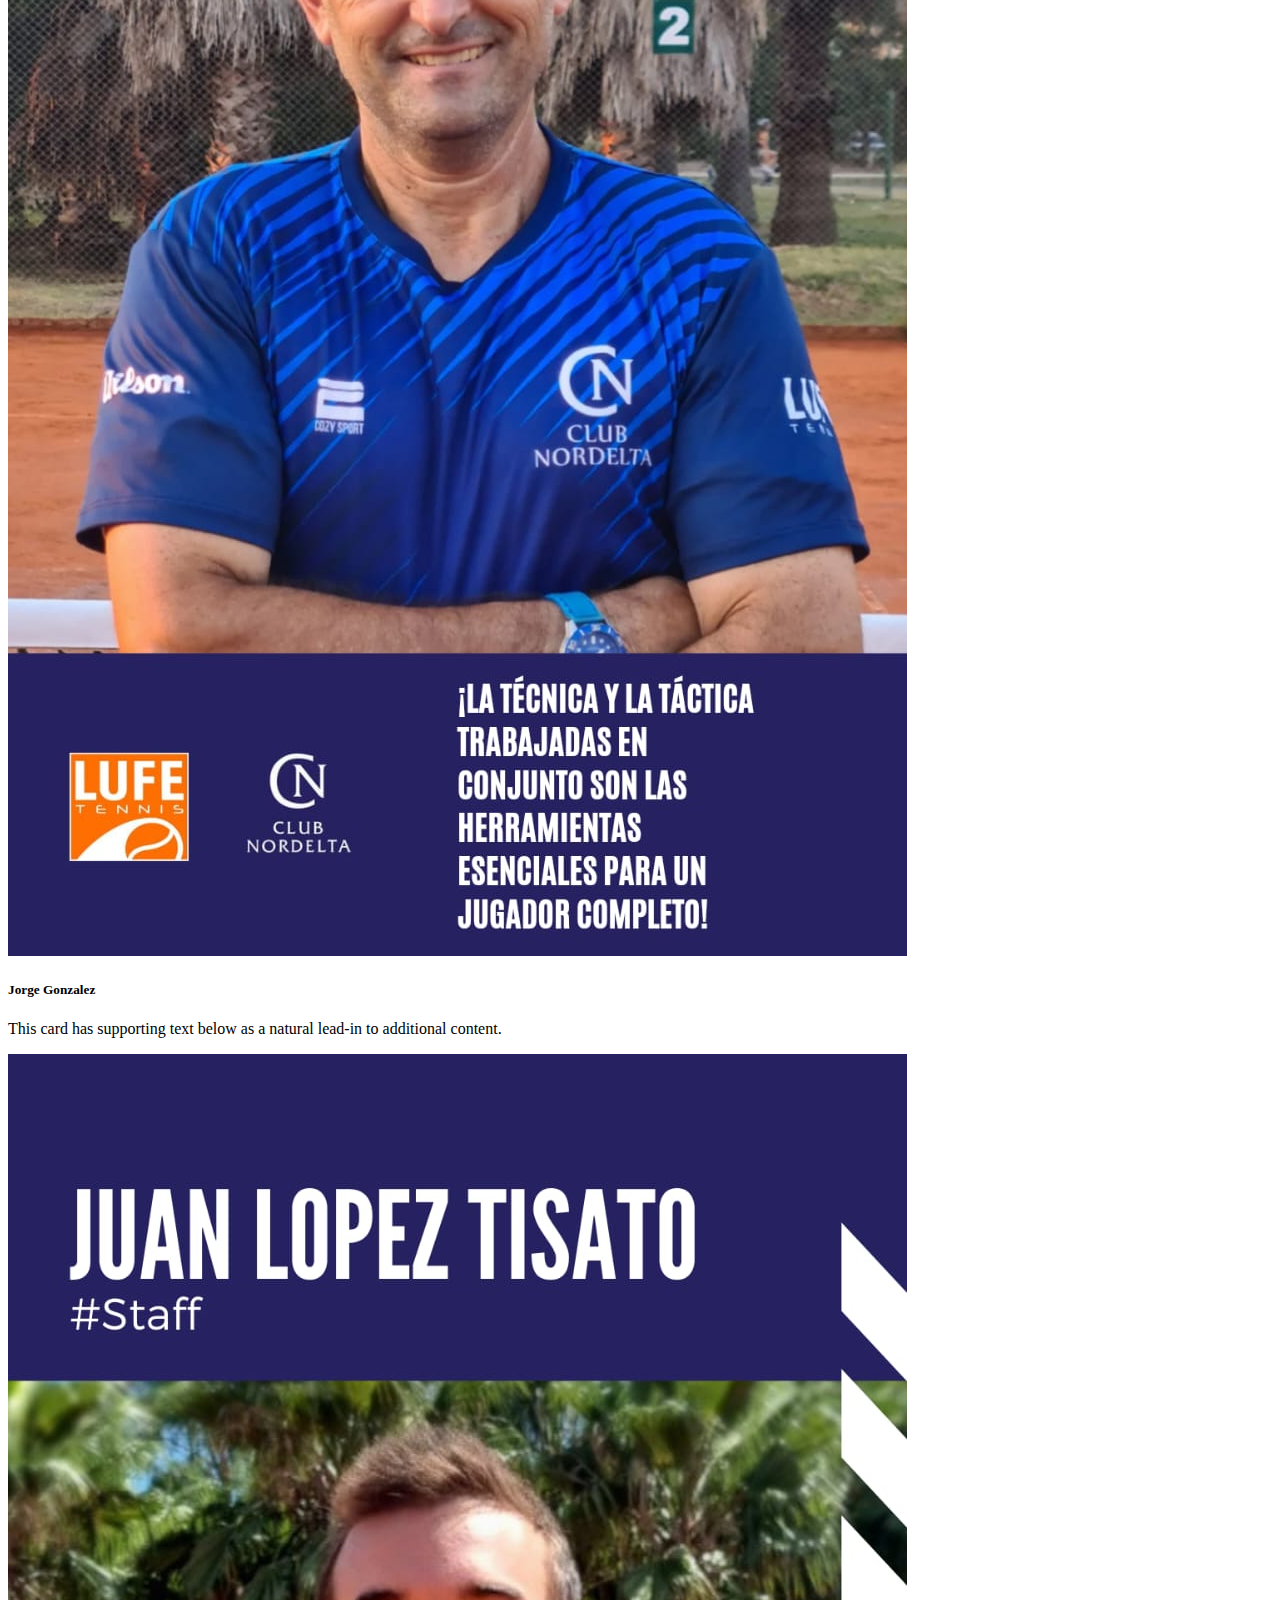
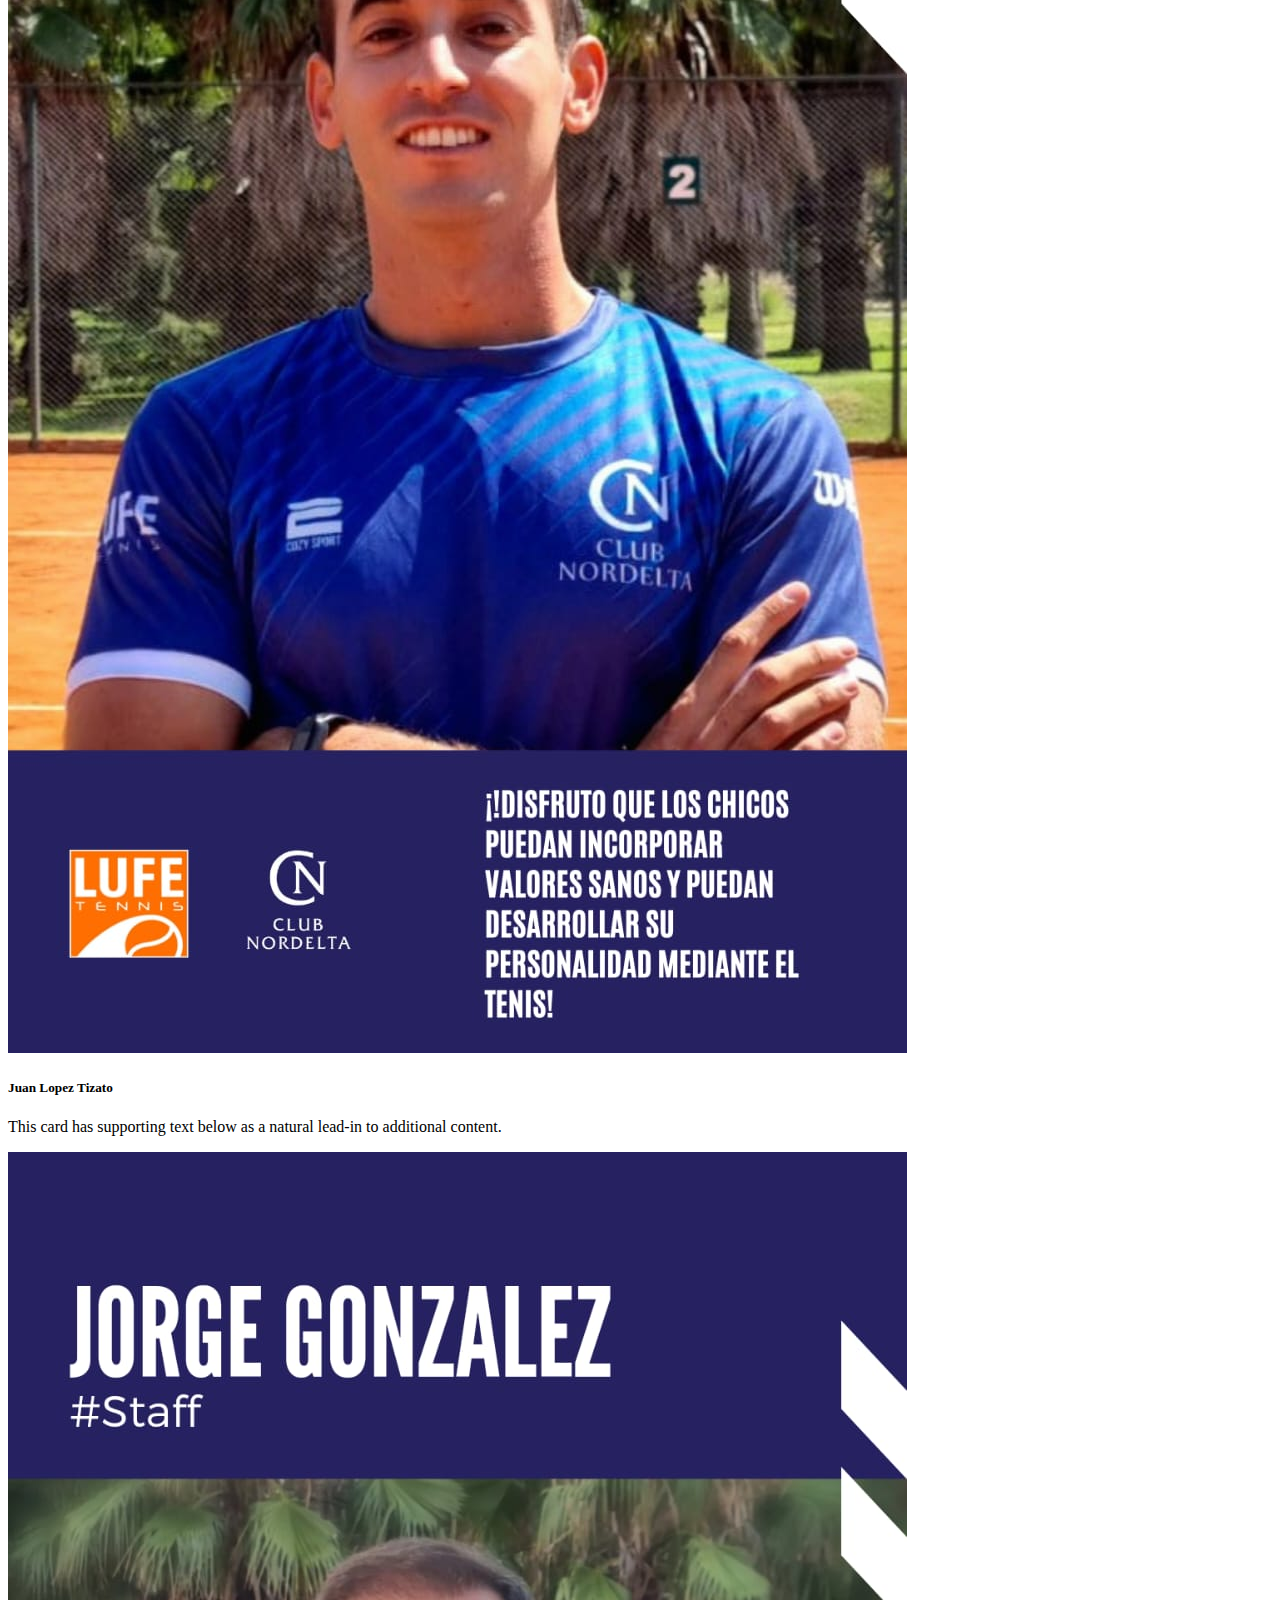
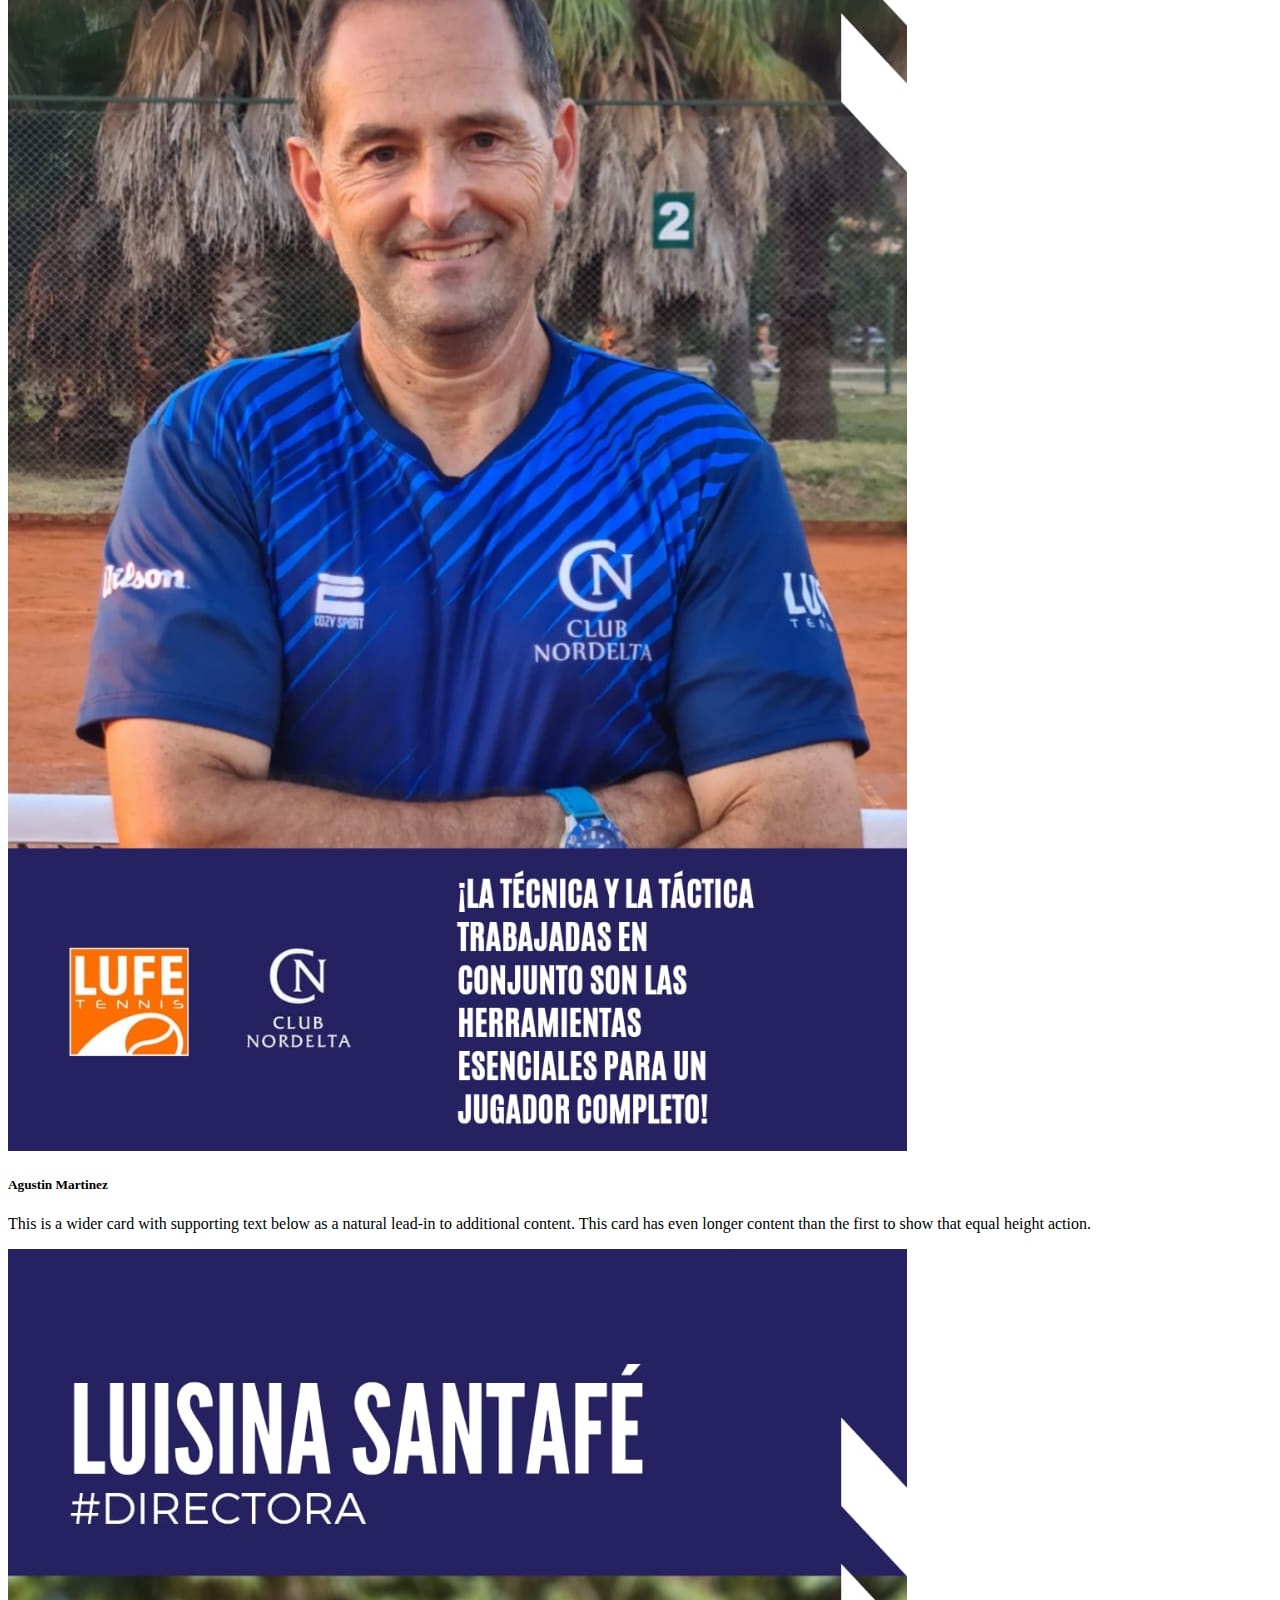
==== commit a2ff4aff: "arregle los links y agregue el header a staff" ====
--- a/html/staff.html
+++ b/html/staff.html
@@ -13,32 +13,28 @@
 </head>
 
 <body>
-
     <header>
-
-        <img class="logoLufe" src="../img/LUFE TENNIS LOGO.jpg" alt="logo de LUFETENNIS">
-
-        <!-- <h1>LUFE TENNIS</h1> -->
 
         <nav class=" navbar navbar-expand-lg ">
             <div class="container-fluid">
+                <img class="logoLufe" src="../img/LUFE TENNIS LOGO.jpg" alt="logo de LUFETENNIS">
                 <button class="navbar-toggler" type="button" data-bs-toggle="collapse" data-bs-target="#navbarNav"
                     aria-controls="navbarNav" aria-expanded="false" aria-label="Toggle navigation">
                     <span class="navbar-toggler-icon"></span>
                 </button>
-                <div class="collapse navbar-collapse" id="navbarNav">
+                <div class="collapse navbar-collapse justify-content-end" id="navbarNav">
                     <ul class="navbar-nav">
                         <li class="nav-item">
-                            <a class="nav-link" href="html/servicios.html">Servicios</a>
+                            <a class="nav-link" href="../index.html">Inicio</a>
                         </li>
                         <li class="nav-item">
-                            <a class="nav-link" href="html/academia.html">Academia</a>
+                            <a class="nav-link" href="servicios.html">Servicios</a>
                         </li>
                         <li class="nav-item">
-                            <a class="nav-link" href="html/staff.html">staff</a>
+                            <a class="nav-link" href="academia.html">Academia</a>
                         </li>
                         <li class="nav-item">
-                            <a class="nav-link " href="html/contacto.html">contacto</a>
+                            <a class="nav-link " href="contacto.html">contacto</a>
                         </li>
                     </ul>
                 </div>
@@ -47,125 +43,132 @@
 
     </header>
 
-    <div class="row row-cols-1 row-cols-md-5 g-4">
-        <div class="col">
-            <div class="card h-100">
-                <img src="../img/IMG-Federico Lusin.jpg" class="card-img-top" alt="Foto de Federico Lusin Coordinador">
-                <div class="card-body">
-                    <h5 class="card-title">Federico Lusin</h5>
-                    <p class="card-text">This is a wider card with supporting text below as a natural lead-in to
-                        additional content. This content is a little bit longer.</p>
+
+    <main>
+        <div class="row row-cols-1 row-cols-md-5 g-4">
+            <div class="col">
+                <div class="card h-100">
+                    <img src="../img/IMG-Federico Lusin.jpg" class="card-img-top"
+                        alt="Foto de Federico Lusin Coordinador">
+                    <div class="card-body">
+                        <h5 class="card-title">Federico Lusin</h5>
+                        <p class="card-text">This is a wider card with supporting text below as a natural lead-in to
+                            additional content. This content is a little bit longer.</p>
+                    </div>
+                </div>
+            </div>
+            <div class="col">
+                <div class="card h-100">
+                    <img src="../img/IMG-Luisina Santafe.jpg" class="card-img-top"
+                        alt="Foto de Luisina Santafe Coordinadora">
+                    <div class="card-body">
+                        <h5 class="card-title">Luisina Santafe</h5>
+                        <p class="card-text">This card has supporting text below as a natural lead-in to additional
+                            content.
+                        </p>
+                    </div>
+                </div>
+            </div>
+
+            <div class="col">
+                <div class="card h-100">
+                    <img src="../img/IMG-lucas bertolino.jpg" class="card-img-top"
+                        alt="Foto de Lucas Bertolino Coordinador">
+                    <div class="card-body">
+                        <h5 class="card-title">Lucas Bertolino</h5>
+                        <p class="card-text">This is a wider card with supporting text below as a natural lead-in to
+                            additional content. This card has even longer content than the first to show that equal
+                            height
+                            action.</p>
+                    </div>
+                </div>
+            </div>
+
+            <div class="col">
+                <div class="card h-100">
+                    <img src="../img/IMG- Luis Rojas.jpg" class="card-img-top" alt="Foto de Luis Rojas">
+                    <div class="card-body">
+                        <h5 class="card-title">Luis Rojas</h5>
+                        <p class="card-text">This card has supporting text below as a natural lead-in to additional
+                            content.
+                        </p>
+                    </div>
+                </div>
+            </div>
+
+            <div class="col">
+                <div class="card h-100">
+                    <img src="../img/IMG-Catalina Boned.jpg" class="card-img-top" alt="Foto de Catalina Boned">
+                    <div class="card-body">
+                        <h5 class="card-title">Catalina Boned</h5>
+                        <p class="card-text">This card has supporting text below as a natural lead-in to additional
+                            content.
+                        </p>
+                    </div>
                 </div>
             </div>
         </div>
-        <div class="col">
-            <div class="card h-100">
-                <img src="../img/IMG-Luisina Santafe.jpg" class="card-img-top"
-                    alt="Foto de Luisina Santafe Coordinadora">
-                <div class="card-body">
-                    <h5 class="card-title">Luisina Santafe</h5>
-                    <p class="card-text">This card has supporting text below as a natural lead-in to additional content.
-                    </p>
+        <!-- segunda linea de cards -->
+        <div class="row row-cols-1 row-cols-md-5 g-4">
+            <div class="col">
+                <div class="card h-100">
+                    <img src="../img/IMG- Ismael De Vial.jpg" class="card-img-top" alt="Foto de Ismael De Vial">
+                    <div class="card-body">
+                        <h5 class="card-title">Ismael De Vial</h5>
+                        <p class="card-text">This is a wider card with supporting text below as a natural lead-in to
+                            additional content. This content is a little bit longer.</p>
+                    </div>
+                </div>
+            </div>
+            <div class="col">
+                <div class="card h-100">
+                    <img src="../img/IMG-Jorge Gonzalez.jpg" class="card-img-top" alt="Foto de Jorge Gonzalez">
+                    <div class="card-body">
+                        <h5 class="card-title">Jorge Gonzalez</h5>
+                        <p class="card-text">This card has supporting text below as a natural lead-in to additional
+                            content.
+                        </p>
+                    </div>
+                </div>
+            </div>
+            <div class="col">
+                <div class="card h-100">
+                    <img src="../img/IMG-Juan Lopez Tizato.jpg" class="card-img-top" alt="Foto de Juan Lopez Tizato">
+                    <div class="card-body">
+                        <h5 class="card-title">Juan Lopez Tizato</h5>
+                        <p class="card-text">This card has supporting text below as a natural lead-in to additional
+                            content.
+                        </p>
+                    </div>
+                </div>
+            </div>
+
+            <div class="col">
+                <div class="card h-100">
+                    <img src="../img/IMG-Jorge Gonzalez.jpg" class="card-img-top" alt="Foto de Agustin Martinez">
+                    <div class="card-body">
+                        <h5 class="card-title">Agustin Martinez</h5>
+                        <p class="card-text">This is a wider card with supporting text below as a natural lead-in to
+                            additional content. This card has even longer content than the first to show that equal
+                            height
+                            action.</p>
+                    </div>
+                </div>
+            </div>
+
+            <div class="col">
+                <div class="card h-100">
+                    <img src="../img/IMG-Luisina Santafe.jpg" class="card-img-top" alt="Foto de Luis Santafe">
+                    <div class="card-body">
+                        <h5 class="card-title">Luis Santafe</h5>
+                        <p class="card-text">This card has supporting text below as a natural lead-in to additional
+                            content.
+                        </p>
+                    </div>
                 </div>
             </div>
         </div>
-
-        <div class="col">
-            <div class="card h-100">
-                <img src="../img/IMG-lucas bertolino.jpg" class="card-img-top"
-                    alt="Foto de Lucas Bertolino Coordinador">
-                <div class="card-body">
-                    <h5 class="card-title">Lucas Bertolino</h5>
-                    <p class="card-text">This is a wider card with supporting text below as a natural lead-in to
-                        additional content. This card has even longer content than the first to show that equal
-                        height
-                        action.</p>
-                </div>
-            </div>
-        </div>
-
-        <div class="col">
-            <div class="card h-100">
-                <img src="../img/IMG- Luis Rojas.jpg" class="card-img-top" alt="Foto de Luis Rojas">
-                <div class="card-body">
-                    <h5 class="card-title">Luis Rojas</h5>
-                    <p class="card-text">This card has supporting text below as a natural lead-in to additional
-                        content.
-                    </p>
-                </div>
-            </div>
-        </div>
-
-        <div class="col">
-            <div class="card h-100">
-                <img src="../img/IMG-Catalina Boned.jpg" class="card-img-top" alt="Foto de Catalina Boned">
-                <div class="card-body">
-                    <h5 class="card-title">Catalina Boned</h5>
-                    <p class="card-text">This card has supporting text below as a natural lead-in to additional
-                        content.
-                    </p>
-                </div>
-            </div>
-        </div>
-    </div>
-    <!-- segunda linea de cards -->
-    <div class="row row-cols-1 row-cols-md-5 g-4">
-        <div class="col">
-            <div class="card h-100">
-                <img src="../img/IMG- Ismael De Vial.jpg" class="card-img-top" alt="Foto de Ismael De Vial">
-                <div class="card-body">
-                    <h5 class="card-title">Ismael De Vial</h5>
-                    <p class="card-text">This is a wider card with supporting text below as a natural lead-in to
-                        additional content. This content is a little bit longer.</p>
-                </div>
-            </div>
-        </div>
-        <div class="col">
-            <div class="card h-100">
-                <img src="../img/IMG-Jorge Gonzalez.jpg" class="card-img-top" alt="Foto de Jorge Gonzalez">
-                <div class="card-body">
-                    <h5 class="card-title">Jorge Gonzalez</h5>
-                    <p class="card-text">This card has supporting text below as a natural lead-in to additional content.
-                    </p>
-                </div>
-            </div>
-        </div>
-        <div class="col">
-            <div class="card h-100">
-                <img src="../img/IMG-Juan Lopez Tizato.jpg" class="card-img-top" alt="Foto de Juan Lopez Tizato">
-                <div class="card-body">
-                    <h5 class="card-title">Juan Lopez Tizato</h5>
-                    <p class="card-text">This card has supporting text below as a natural lead-in to additional content.
-                    </p>
-                </div>
-            </div>
-        </div>
-
-        <div class="col">
-            <div class="card h-100">
-                <img src="../img/IMG-Jorge Gonzalez.jpg" class="card-img-top" alt="Foto de Agustin Martinez">
-                <div class="card-body">
-                    <h5 class="card-title">Agustin Martinez</h5>
-                    <p class="card-text">This is a wider card with supporting text below as a natural lead-in to
-                        additional content. This card has even longer content than the first to show that equal
-                        height
-                        action.</p>
-                </div>
-            </div>
-        </div>
-
-        <div class="col">
-            <div class="card h-100">
-                <img src="../img/IMG-Luisina Santafe.jpg" class="card-img-top" alt="Foto de Luis Santafe">
-                <div class="card-body">
-                    <h5 class="card-title">Luis Santafe</h5>
-                    <p class="card-text">This card has supporting text below as a natural lead-in to additional
-                        content.
-                    </p>
-                </div>
-            </div>
-        </div>
-    </div>
+    </main>
 
 
     <script src="https://cdn.jsdelivr.net/npm/bootstrap@5.3.2/dist/js/bootstrap.bundle.min.js"
--- a/css/estilo.css
+++ b/css/estilo.css
@@ -10,16 +10,20 @@
 }
 
 header {
-    display: flex;
-    align-items: center;
-    justify-content: space-between;
     border-top: 0px;
     color: #e08514;
     position: relative;
-
     top: 0px;
+    background-color: black;
 }
 
+.container-fluid {
+    padding: 0px;
+}
+
+.navbar {
+    padding: 0px;
+}
 
 .nav-link {
     color: #e08514;
